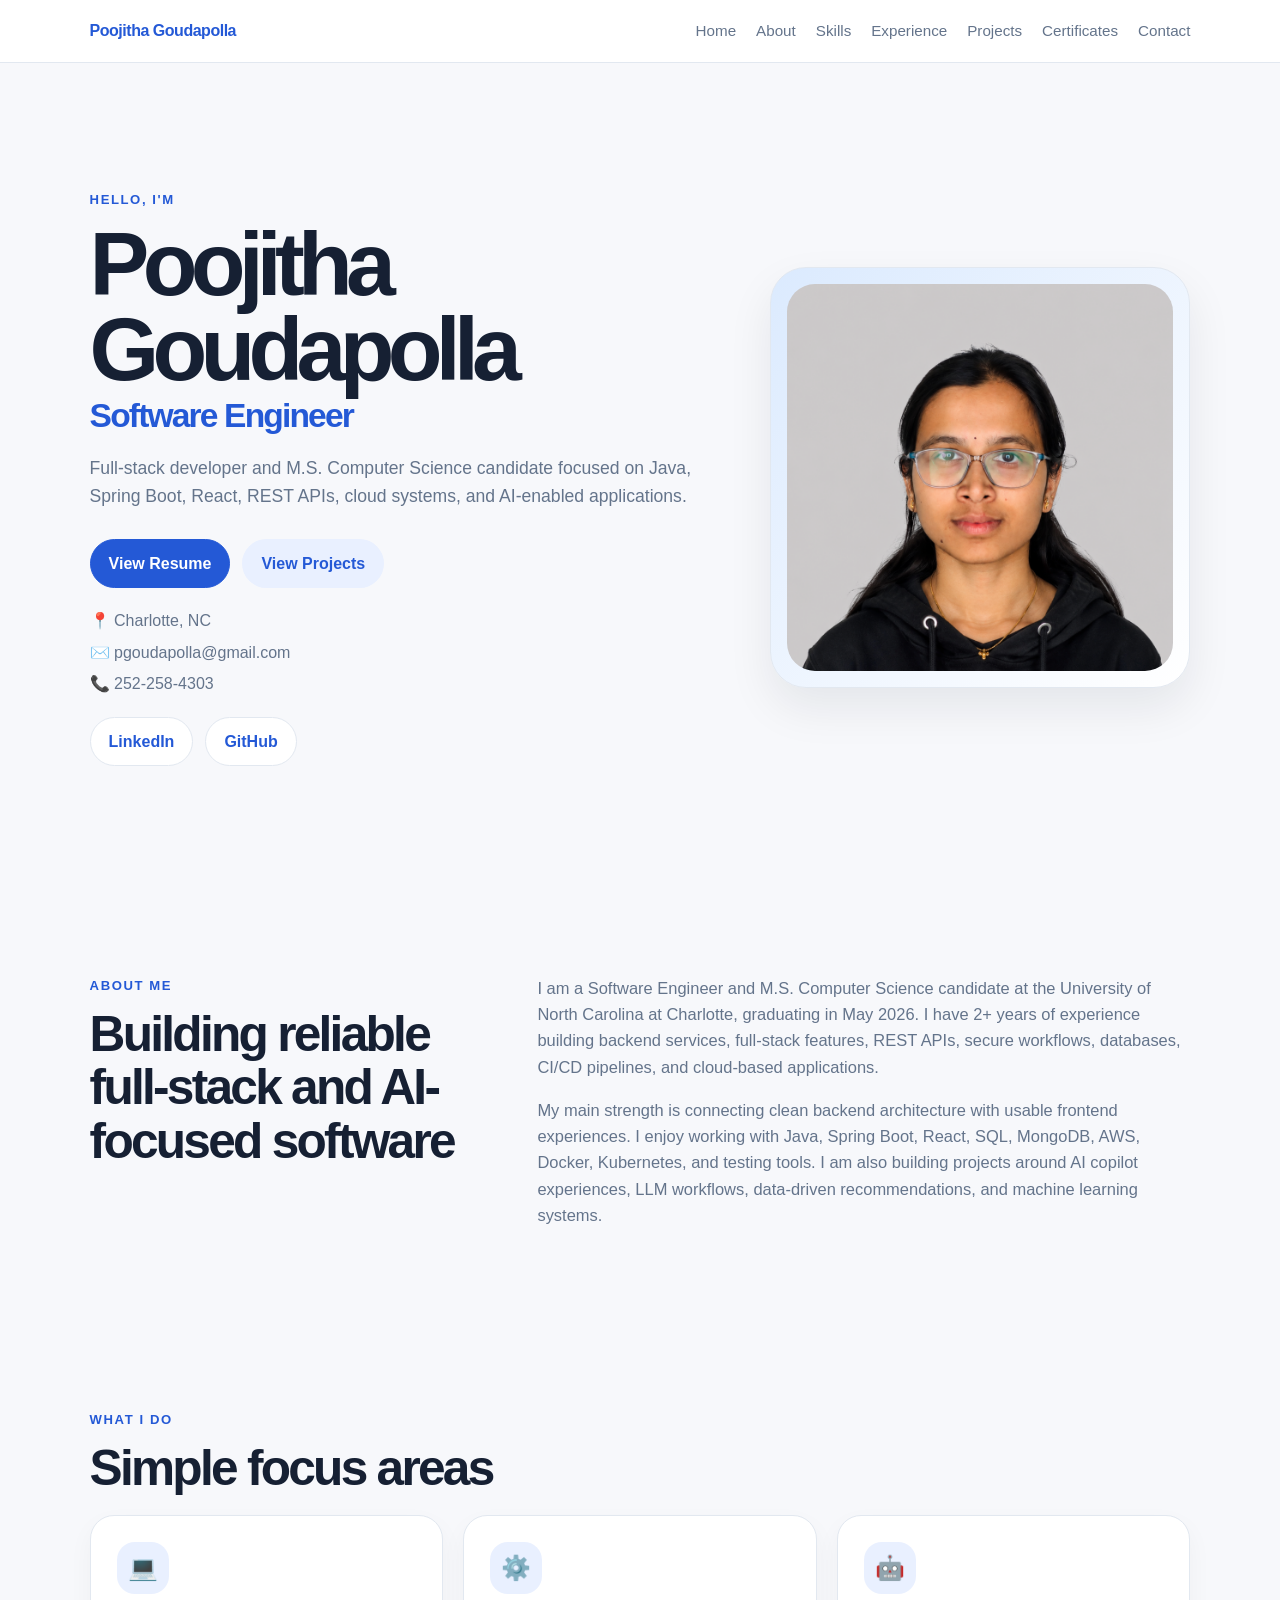
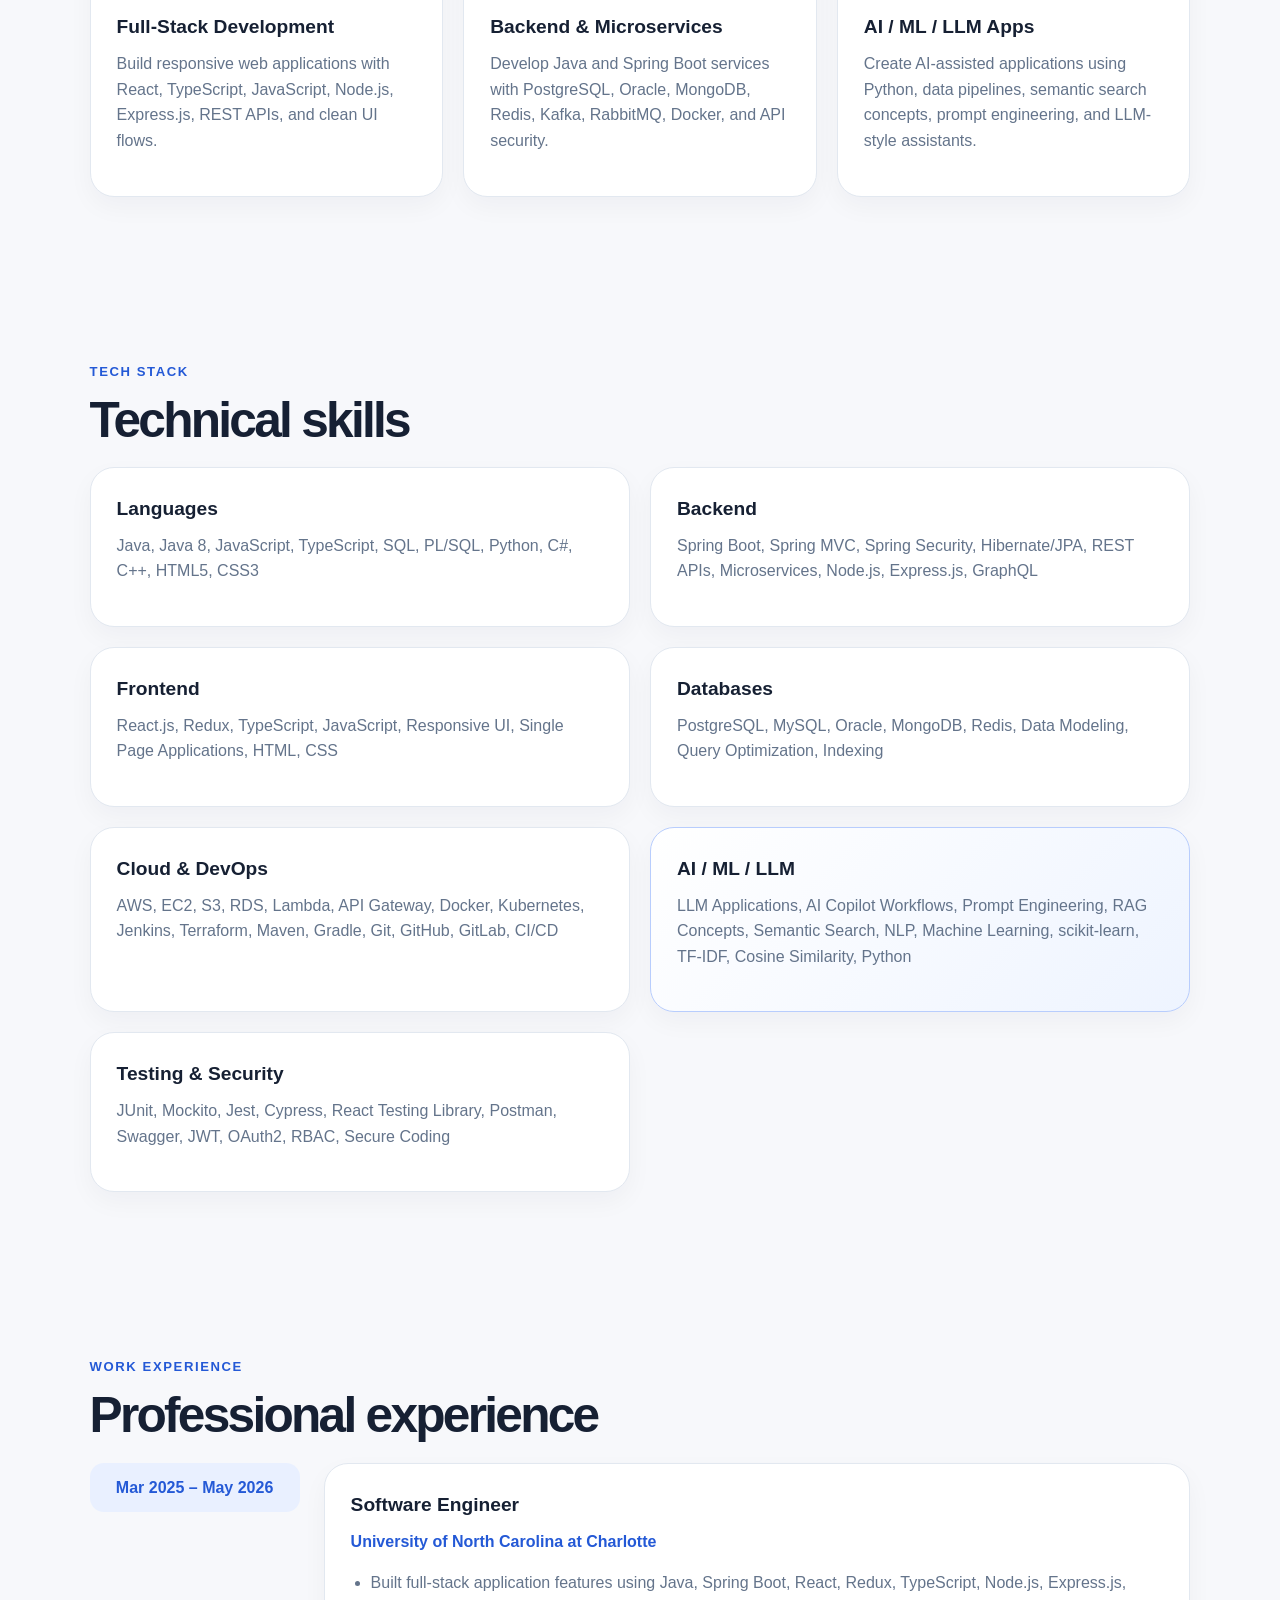
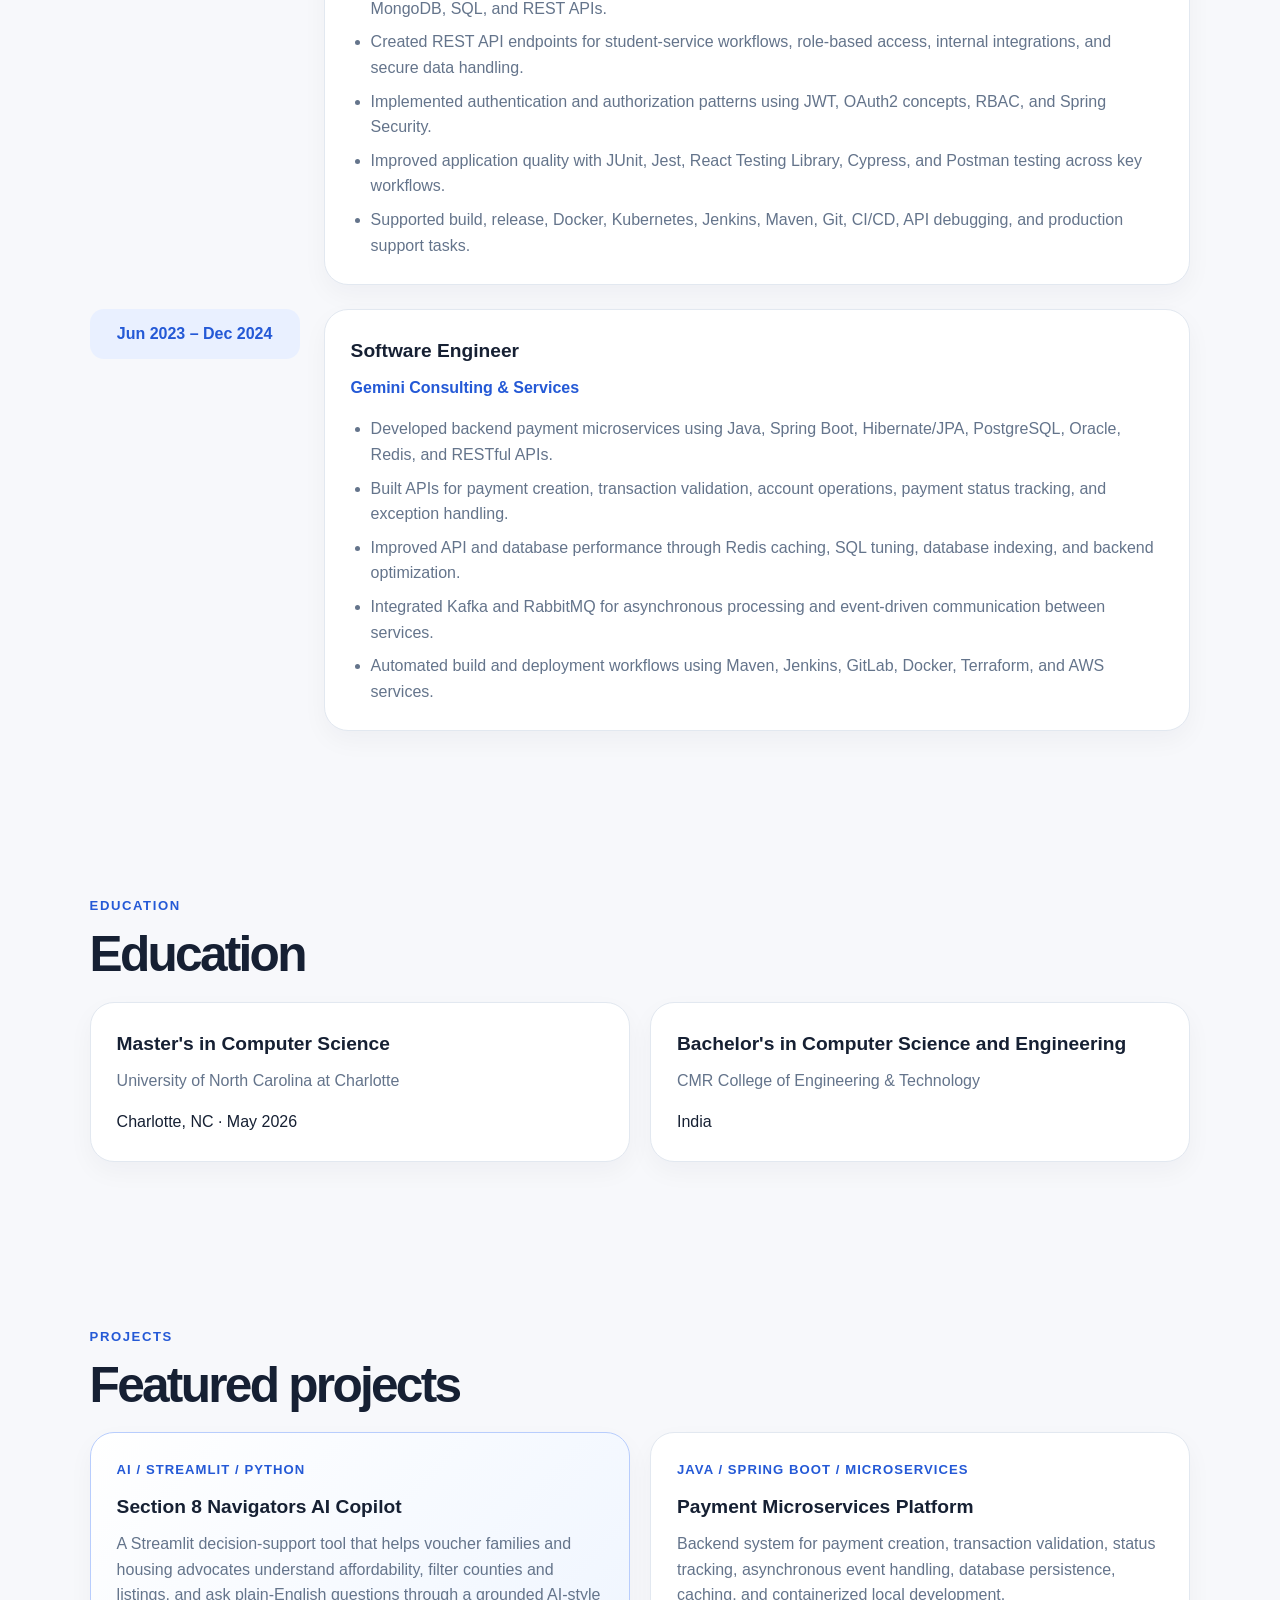
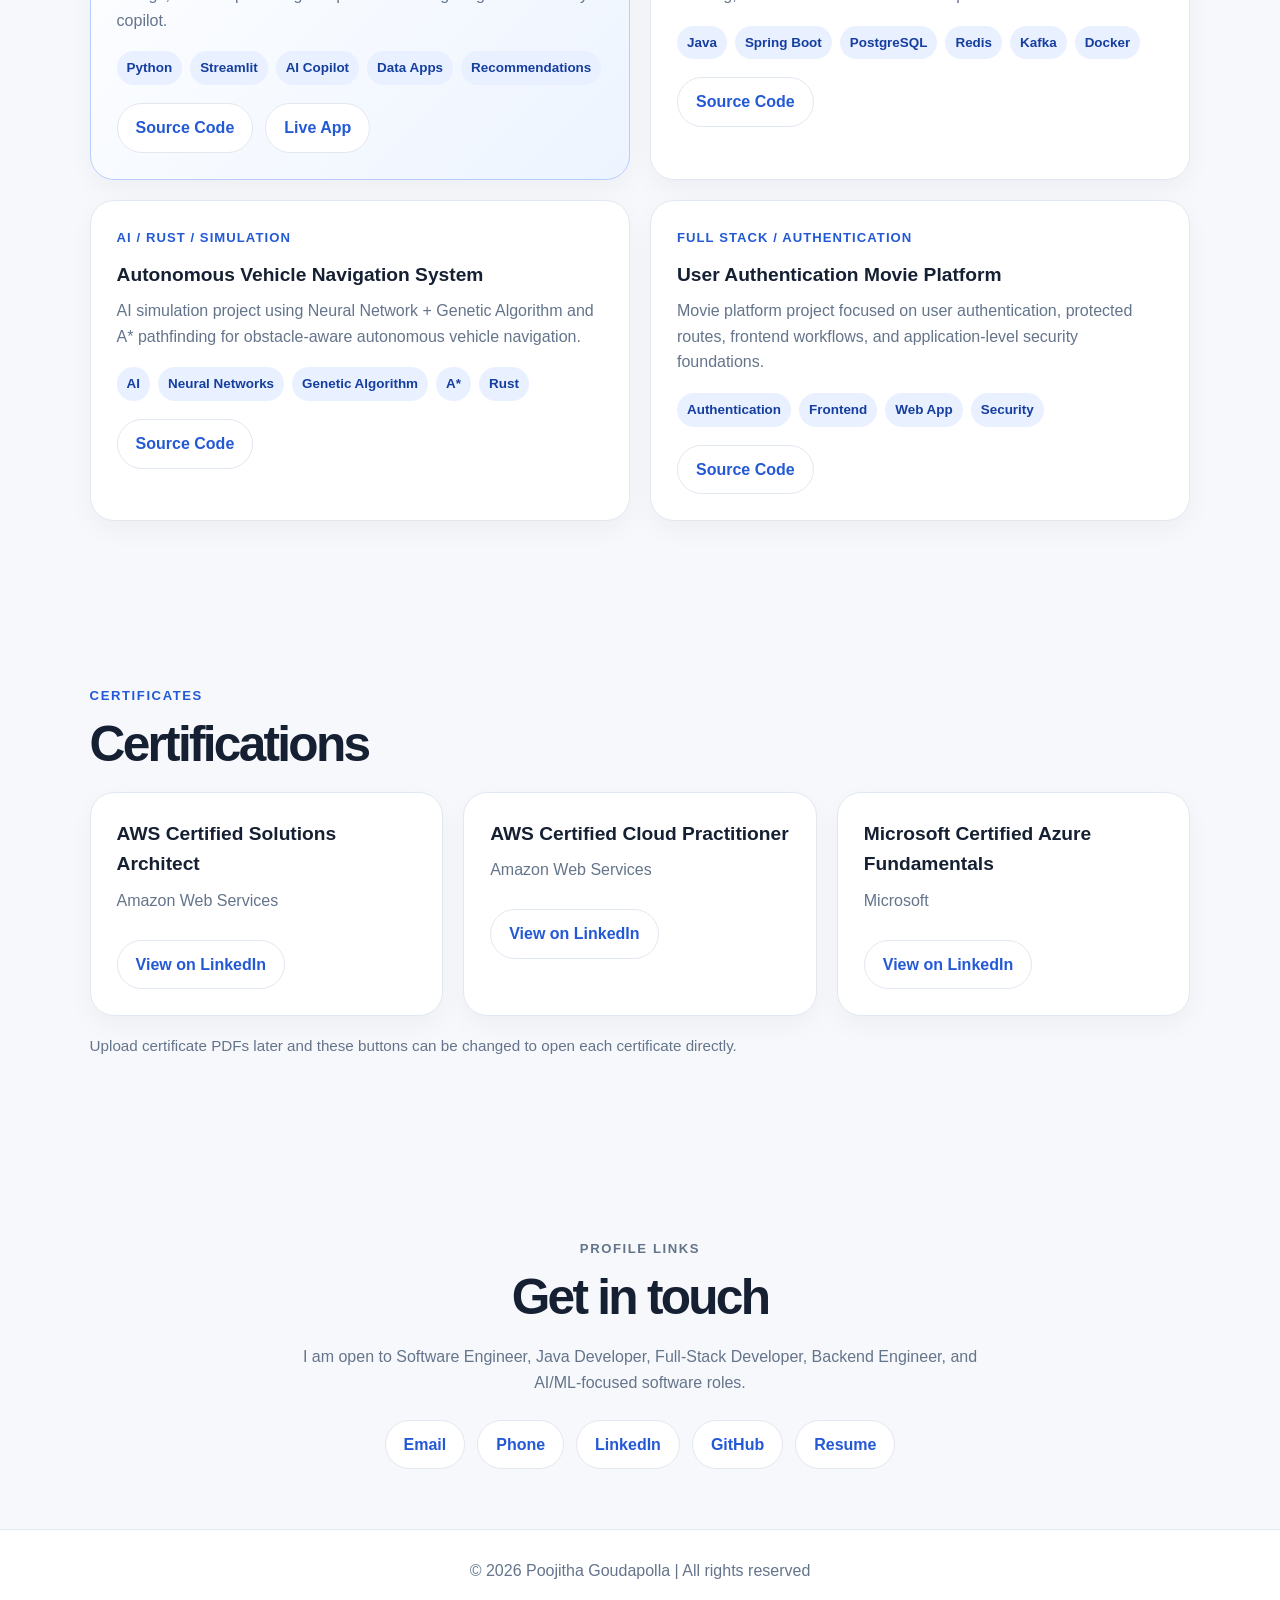
==== index.html @ b3109b4f "Add simple portfolio" ====
<!DOCTYPE html>
<html lang="en">
<head>
  <meta charset="UTF-8" />
  <meta name="viewport" content="width=device-width, initial-scale=1.0" />
  <meta name="description" content="Portfolio of Poojitha Goudapolla, Software Engineer, Full-Stack Java Developer, and AI/LLM enthusiast based in Charlotte, NC." />
  <title>Poojitha Goudapolla | Software Engineer</title>
  <link rel="stylesheet" href="style.css" />
</head>
<body>
  <header class="site-header">
    <a class="brand" href="#home">Poojitha Goudapolla</a>
    <button class="menu-toggle" aria-label="Open navigation" aria-expanded="false">☰</button>
    <nav class="nav-links">
      <a href="#home">Home</a>
      <a href="#about">About</a>
      <a href="#skills">Skills</a>
      <a href="#experience">Experience</a>
      <a href="#projects">Projects</a>
      <a href="#certificates">Certificates</a>
      <a href="#contact">Contact</a>
    </nav>
  </header>

  <main>
    <section id="home" class="hero section">
      <div class="hero-text">
        <p class="eyebrow">Hello, I'm</p>
        <h1>Poojitha Goudapolla</h1>
        <h2>Software Engineer</h2>
        <p class="hero-summary">
          Full-stack developer and M.S. Computer Science candidate focused on Java, Spring Boot, React, REST APIs, cloud systems, and AI-enabled applications.
        </p>
        <div class="hero-actions">
          <a class="btn primary" href="assets/Poojitha_Goudapolla_Resume.pdf" target="_blank" rel="noopener">View Resume</a>
          <a class="btn secondary" href="#projects">View Projects</a>
        </div>
        <div class="quick-info">
          <span>📍 Charlotte, NC</span>
          <a href="mailto:pgoudapolla@gmail.com">✉️ pgoudapolla@gmail.com</a>
          <a href="tel:+12522584303">📞 252-258-4303</a>
        </div>
        <div class="social-links">
          <a href="http://linkedin.com/in/poojitha-goudappolla" target="_blank" rel="noopener">LinkedIn</a>
          <a href="https://github.com/Poojitha-g15" target="_blank" rel="noopener">GitHub</a>
        </div>
      </div>
      <div class="hero-image-card">
        <img src="assets/profile.png" alt="Poojitha Goudapolla profile photo" />
      </div>
    </section>

    <section id="about" class="section two-column">
      <div>
        <p class="eyebrow">About Me</p>
        <h2>Building reliable full-stack and AI-focused software</h2>
      </div>
      <div class="section-copy">
        <p>
          I am a Software Engineer and M.S. Computer Science candidate at the University of North Carolina at Charlotte, graduating in May 2026. I have 2+ years of experience building backend services, full-stack features, REST APIs, secure workflows, databases, CI/CD pipelines, and cloud-based applications.
        </p>
        <p>
          My main strength is connecting clean backend architecture with usable frontend experiences. I enjoy working with Java, Spring Boot, React, SQL, MongoDB, AWS, Docker, Kubernetes, and testing tools. I am also building projects around AI copilot experiences, LLM workflows, data-driven recommendations, and machine learning systems.
        </p>
      </div>
    </section>

    <section class="section">
      <p class="eyebrow">What I Do</p>
      <h2>Simple focus areas</h2>
      <div class="cards three-cards">
        <article class="card">
          <div class="icon">💻</div>
          <h3>Full-Stack Development</h3>
          <p>Build responsive web applications with React, TypeScript, JavaScript, Node.js, Express.js, REST APIs, and clean UI flows.</p>
        </article>
        <article class="card">
          <div class="icon">⚙️</div>
          <h3>Backend & Microservices</h3>
          <p>Develop Java and Spring Boot services with PostgreSQL, Oracle, MongoDB, Redis, Kafka, RabbitMQ, Docker, and API security.</p>
        </article>
        <article class="card">
          <div class="icon">🤖</div>
          <h3>AI / ML / LLM Apps</h3>
          <p>Create AI-assisted applications using Python, data pipelines, semantic search concepts, prompt engineering, and LLM-style assistants.</p>
        </article>
      </div>
    </section>

    <section id="skills" class="section">
      <p class="eyebrow">Tech Stack</p>
      <h2>Technical skills</h2>
      <div class="skill-grid">
        <div class="skill-card">
          <h3>Languages</h3>
          <p>Java, Java 8, JavaScript, TypeScript, SQL, PL/SQL, Python, C#, C++, HTML5, CSS3</p>
        </div>
        <div class="skill-card">
          <h3>Backend</h3>
          <p>Spring Boot, Spring MVC, Spring Security, Hibernate/JPA, REST APIs, Microservices, Node.js, Express.js, GraphQL</p>
        </div>
        <div class="skill-card">
          <h3>Frontend</h3>
          <p>React.js, Redux, TypeScript, JavaScript, Responsive UI, Single Page Applications, HTML, CSS</p>
        </div>
        <div class="skill-card">
          <h3>Databases</h3>
          <p>PostgreSQL, MySQL, Oracle, MongoDB, Redis, Data Modeling, Query Optimization, Indexing</p>
        </div>
        <div class="skill-card">
          <h3>Cloud & DevOps</h3>
          <p>AWS, EC2, S3, RDS, Lambda, API Gateway, Docker, Kubernetes, Jenkins, Terraform, Maven, Gradle, Git, GitHub, GitLab, CI/CD</p>
        </div>
        <div class="skill-card highlight">
          <h3>AI / ML / LLM</h3>
          <p>LLM Applications, AI Copilot Workflows, Prompt Engineering, RAG Concepts, Semantic Search, NLP, Machine Learning, scikit-learn, TF-IDF, Cosine Similarity, Python</p>
        </div>
        <div class="skill-card">
          <h3>Testing & Security</h3>
          <p>JUnit, Mockito, Jest, Cypress, React Testing Library, Postman, Swagger, JWT, OAuth2, RBAC, Secure Coding</p>
        </div>
      </div>
    </section>

    <section id="experience" class="section">
      <p class="eyebrow">Work Experience</p>
      <h2>Professional experience</h2>
      <div class="timeline">
        <article class="timeline-item">
          <div class="timeline-date">Mar 2025 – May 2026</div>
          <div class="timeline-content">
            <h3>Software Engineer</h3>
            <h4>University of North Carolina at Charlotte</h4>
            <ul>
              <li>Built full-stack application features using Java, Spring Boot, React, Redux, TypeScript, Node.js, Express.js, MongoDB, SQL, and REST APIs.</li>
              <li>Created REST API endpoints for student-service workflows, role-based access, internal integrations, and secure data handling.</li>
              <li>Implemented authentication and authorization patterns using JWT, OAuth2 concepts, RBAC, and Spring Security.</li>
              <li>Improved application quality with JUnit, Jest, React Testing Library, Cypress, and Postman testing across key workflows.</li>
              <li>Supported build, release, Docker, Kubernetes, Jenkins, Maven, Git, CI/CD, API debugging, and production support tasks.</li>
            </ul>
          </div>
        </article>
        <article class="timeline-item">
          <div class="timeline-date">Jun 2023 – Dec 2024</div>
          <div class="timeline-content">
            <h3>Software Engineer</h3>
            <h4>Gemini Consulting & Services</h4>
            <ul>
              <li>Developed backend payment microservices using Java, Spring Boot, Hibernate/JPA, PostgreSQL, Oracle, Redis, and RESTful APIs.</li>
              <li>Built APIs for payment creation, transaction validation, account operations, payment status tracking, and exception handling.</li>
              <li>Improved API and database performance through Redis caching, SQL tuning, database indexing, and backend optimization.</li>
              <li>Integrated Kafka and RabbitMQ for asynchronous processing and event-driven communication between services.</li>
              <li>Automated build and deployment workflows using Maven, Jenkins, GitLab, Docker, Terraform, and AWS services.</li>
            </ul>
          </div>
        </article>
      </div>
    </section>

    <section id="education" class="section">
      <p class="eyebrow">Education</p>
      <h2>Education</h2>
      <div class="cards two-cards">
        <article class="card">
          <h3>Master's in Computer Science</h3>
          <p>University of North Carolina at Charlotte</p>
          <span>Charlotte, NC · May 2026</span>
        </article>
        <article class="card">
          <h3>Bachelor's in Computer Science and Engineering</h3>
          <p>CMR College of Engineering & Technology</p>
          <span>India</span>
        </article>
      </div>
    </section>

    <section id="projects" class="section">
      <p class="eyebrow">Projects</p>
      <h2>Featured projects</h2>
      <div class="project-grid">
        <article class="project-card featured">
          <div class="project-topline">AI / Streamlit / Python</div>
          <h3>Section 8 Navigators AI Copilot</h3>
          <p>A Streamlit decision-support tool that helps voucher families and housing advocates understand affordability, filter counties and listings, and ask plain-English questions through a grounded AI-style copilot.</p>
          <div class="tags">
            <span>Python</span><span>Streamlit</span><span>AI Copilot</span><span>Data Apps</span><span>Recommendations</span>
          </div>
          <div class="project-links">
            <a href="https://github.com/Poojitha-g15/section-8-navigators-team-12" target="_blank" rel="noopener">Source Code</a>
            <a href="https://section-8-navigators-team-12.streamlit.app/" target="_blank" rel="noopener">Live App</a>
          </div>
        </article>
        <article class="project-card">
          <div class="project-topline">Java / Spring Boot / Microservices</div>
          <h3>Payment Microservices Platform</h3>
          <p>Backend system for payment creation, transaction validation, status tracking, asynchronous event handling, database persistence, caching, and containerized local development.</p>
          <div class="tags">
            <span>Java</span><span>Spring Boot</span><span>PostgreSQL</span><span>Redis</span><span>Kafka</span><span>Docker</span>
          </div>
          <div class="project-links">
            <a href="https://github.com/Poojitha-g15/payment-microservice-platform" target="_blank" rel="noopener">Source Code</a>
          </div>
        </article>
        <article class="project-card">
          <div class="project-topline">AI / Rust / Simulation</div>
          <h3>Autonomous Vehicle Navigation System</h3>
          <p>AI simulation project using Neural Network + Genetic Algorithm and A* pathfinding for obstacle-aware autonomous vehicle navigation.</p>
          <div class="tags">
            <span>AI</span><span>Neural Networks</span><span>Genetic Algorithm</span><span>A*</span><span>Rust</span>
          </div>
          <div class="project-links">
            <a href="https://github.com/Poojitha-g15/ITCS6150FinalProject" target="_blank" rel="noopener">Source Code</a>
          </div>
        </article>
        <article class="project-card">
          <div class="project-topline">Full Stack / Authentication</div>
          <h3>User Authentication Movie Platform</h3>
          <p>Movie platform project focused on user authentication, protected routes, frontend workflows, and application-level security foundations.</p>
          <div class="tags">
            <span>Authentication</span><span>Frontend</span><span>Web App</span><span>Security</span></div>
          <div class="project-links">
            <a href="https://github.com/Poojitha-g15/User-Authentication-Movie-Platform" target="_blank" rel="noopener">Source Code</a>
          </div>
        </article>
      </div>
    </section>

    <section id="certificates" class="section">
      <p class="eyebrow">Certificates</p>
      <h2>Certifications</h2>
      <div class="cards three-cards">
        <article class="card certificate-card">
          <h3>AWS Certified Solutions Architect</h3>
          <p>Amazon Web Services</p>
          <a href="http://linkedin.com/in/poojitha-goudappolla" target="_blank" rel="noopener">View on LinkedIn</a>
        </article>
        <article class="card certificate-card">
          <h3>AWS Certified Cloud Practitioner</h3>
          <p>Amazon Web Services</p>
          <a href="http://linkedin.com/in/poojitha-goudappolla" target="_blank" rel="noopener">View on LinkedIn</a>
        </article>
        <article class="card certificate-card">
          <h3>Microsoft Certified Azure Fundamentals</h3>
          <p>Microsoft</p>
          <a href="http://linkedin.com/in/poojitha-goudappolla" target="_blank" rel="noopener">View on LinkedIn</a>
        </article>
      </div>
      <p class="note">Upload certificate PDFs later and these buttons can be changed to open each certificate directly.</p>
    </section>

    <section id="contact" class="section contact-section">
      <p class="eyebrow">Profile Links</p>
      <h2>Get in touch</h2>
      <p>I am open to Software Engineer, Java Developer, Full-Stack Developer, Backend Engineer, and AI/ML-focused software roles.</p>
      <div class="contact-links">
        <a href="mailto:pgoudapolla@gmail.com">Email</a>
        <a href="tel:+12522584303">Phone</a>
        <a href="http://linkedin.com/in/poojitha-goudappolla" target="_blank" rel="noopener">LinkedIn</a>
        <a href="https://github.com/Poojitha-g15" target="_blank" rel="noopener">GitHub</a>
        <a href="assets/Poojitha_Goudapolla_Resume.pdf" target="_blank" rel="noopener">Resume</a>
      </div>
    </section>
  </main>

  <footer>
    <p>© 2026 Poojitha Goudapolla | All rights reserved</p>
  </footer>

  <script src="script.js"></script>
</body>
</html>
---- style.css ----
:root {
  --bg: #f7f8fb;
  --surface: #ffffff;
  --ink: #162033;
  --muted: #64748b;
  --line: #e2e8f0;
  --primary: #2459d6;
  --primary-dark: #153e9f;
  --accent: #e9f0ff;
  --shadow: 0 20px 45px rgba(15, 23, 42, 0.08);
}

* {
  box-sizing: border-box;
}

html {
  scroll-behavior: smooth;
}

body {
  margin: 0;
  font-family: Arial, Helvetica, sans-serif;
  color: var(--ink);
  background: var(--bg);
  line-height: 1.6;
}

img {
  max-width: 100%;
  display: block;
}

a {
  color: inherit;
  text-decoration: none;
}

.site-header {
  position: sticky;
  top: 0;
  z-index: 100;
  display: flex;
  align-items: center;
  justify-content: space-between;
  gap: 20px;
  padding: 18px 7%;
  background: rgba(255, 255, 255, 0.92);
  border-bottom: 1px solid var(--line);
  backdrop-filter: blur(14px);
}

.brand {
  font-weight: 800;
  letter-spacing: -0.03em;
  color: var(--primary);
}

.nav-links {
  display: flex;
  align-items: center;
  gap: 20px;
  font-size: 0.95rem;
  color: var(--muted);
}

.nav-links a:hover {
  color: var(--primary);
}

.menu-toggle {
  display: none;
  border: 0;
  background: var(--accent);
  color: var(--primary);
  padding: 8px 12px;
  border-radius: 10px;
  font-size: 1.3rem;
  cursor: pointer;
}

.section {
  width: min(1120px, 86%);
  margin: 0 auto;
  padding: 82px 0;
}

.hero {
  min-height: calc(100vh - 70px);
  display: grid;
  grid-template-columns: minmax(0, 1.1fr) minmax(320px, 0.75fr);
  align-items: center;
  gap: 64px;
}

.eyebrow {
  margin: 0 0 12px;
  font-size: 0.82rem;
  font-weight: 800;
  color: var(--primary);
  letter-spacing: 0.12em;
  text-transform: uppercase;
}

h1, h2, h3, h4, p {
  margin-top: 0;
}

h1 {
  margin-bottom: 6px;
  font-size: clamp(2.8rem, 7vw, 5.8rem);
  line-height: 0.95;
  letter-spacing: -0.075em;
}

h2 {
  margin-bottom: 20px;
  font-size: clamp(2rem, 4vw, 3.1rem);
  line-height: 1.08;
  letter-spacing: -0.055em;
}

.hero h2 {
  color: var(--primary);
  font-size: clamp(1.4rem, 3vw, 2.1rem);
}

.hero-summary {
  max-width: 680px;
  color: var(--muted);
  font-size: 1.1rem;
}

.hero-actions,
.social-links,
.contact-links,
.project-links {
  display: flex;
  flex-wrap: wrap;
  gap: 12px;
  align-items: center;
}

.hero-actions {
  margin: 28px 0 20px;
}

.btn,
.social-links a,
.contact-links a,
.project-links a,
.certificate-card a {
  display: inline-flex;
  align-items: center;
  justify-content: center;
  min-height: 44px;
  padding: 11px 18px;
  border-radius: 999px;
  font-weight: 700;
  border: 1px solid var(--line);
  background: var(--surface);
  transition: transform 0.18s ease, box-shadow 0.18s ease, background 0.18s ease;
}

.btn:hover,
.social-links a:hover,
.contact-links a:hover,
.project-links a:hover,
.certificate-card a:hover {
  transform: translateY(-2px);
  box-shadow: var(--shadow);
}

.btn.primary {
  background: var(--primary);
  color: white;
  border-color: var(--primary);
}

.btn.secondary {
  color: var(--primary);
  background: var(--accent);
  border-color: transparent;
}

.quick-info {
  display: grid;
  gap: 6px;
  margin: 10px 0 20px;
  color: var(--muted);
}

.quick-info a:hover {
  color: var(--primary);
}

.social-links a,
.contact-links a,
.project-links a,
.certificate-card a {
  color: var(--primary);
}

.hero-image-card {
  position: relative;
  padding: 16px;
  background: linear-gradient(135deg, #dbeafe, #ffffff);
  border: 1px solid var(--line);
  border-radius: 36px;
  box-shadow: var(--shadow);
}

.hero-image-card img {
  width: 100%;
  aspect-ratio: 1 / 1;
  object-fit: cover;
  object-position: center 34%;
  border-radius: 28px;
}

.two-column {
  display: grid;
  grid-template-columns: 0.75fr 1.25fr;
  gap: 56px;
  align-items: start;
}

.section-copy {
  color: var(--muted);
  font-size: 1.03rem;
}

.cards,
.skill-grid,
.project-grid {
  display: grid;
  gap: 20px;
}

.three-cards {
  grid-template-columns: repeat(3, minmax(0, 1fr));
}

.two-cards {
  grid-template-columns: repeat(2, minmax(0, 1fr));
}

.card,
.skill-card,
.project-card,
.timeline-content {
  padding: 26px;
  background: var(--surface);
  border: 1px solid var(--line);
  border-radius: 24px;
  box-shadow: 0 10px 26px rgba(15, 23, 42, 0.04);
}

.card h3,
.skill-card h3,
.project-card h3,
.timeline-content h3 {
  margin-bottom: 8px;
  font-size: 1.2rem;
}

.card p,
.skill-card p,
.project-card p,
.timeline-content li,
.note,
.contact-section p {
  color: var(--muted);
}

.icon {
  display: grid;
  place-items: center;
  width: 52px;
  height: 52px;
  margin-bottom: 18px;
  background: var(--accent);
  border-radius: 18px;
  font-size: 1.5rem;
}

.skill-grid {
  grid-template-columns: repeat(2, minmax(0, 1fr));
}

.skill-card.highlight {
  border-color: #b8cdfd;
  background: linear-gradient(135deg, #ffffff, #eef4ff);
}

.timeline {
  display: grid;
  gap: 24px;
}

.timeline-item {
  display: grid;
  grid-template-columns: 210px minmax(0, 1fr);
  gap: 24px;
  align-items: start;
}

.timeline-date {
  position: sticky;
  top: 92px;
  padding: 12px 14px;
  color: var(--primary);
  background: var(--accent);
  border-radius: 14px;
  font-weight: 800;
  text-align: center;
}

.timeline-content h4 {
  margin-bottom: 16px;
  color: var(--primary);
}

.timeline-content ul {
  margin: 0;
  padding-left: 20px;
}

.timeline-content li + li {
  margin-top: 8px;
}

.project-grid {
  grid-template-columns: repeat(2, minmax(0, 1fr));
}

.project-card.featured {
  border-color: #b8cdfd;
  background: linear-gradient(135deg, #ffffff, #edf4ff);
}

.project-topline {
  margin-bottom: 12px;
  color: var(--primary);
  font-size: 0.82rem;
  font-weight: 800;
  letter-spacing: 0.08em;
  text-transform: uppercase;
}

.tags {
  display: flex;
  flex-wrap: wrap;
  gap: 8px;
  margin: 18px 0;
}

.tags span {
  padding: 6px 10px;
  border-radius: 999px;
  color: var(--primary-dark);
  background: var(--accent);
  font-size: 0.84rem;
  font-weight: 700;
}

.certificate-card a {
  margin-top: 10px;
}

.note {
  margin-top: 18px;
  font-size: 0.95rem;
}

.contact-section {
  text-align: center;
  padding-bottom: 60px;
}

.contact-section p {
  max-width: 680px;
  margin-left: auto;
  margin-right: auto;
}

.contact-links {
  justify-content: center;
  margin-top: 24px;
}

footer {
  padding: 28px 7%;
  color: var(--muted);
  text-align: center;
  border-top: 1px solid var(--line);
  background: var(--surface);
}

@media (max-width: 900px) {
  .menu-toggle {
    display: inline-flex;
  }

  .nav-links {
    position: absolute;
    top: 66px;
    left: 7%;
    right: 7%;
    display: none;
    flex-direction: column;
    align-items: stretch;
    gap: 0;
    padding: 12px;
    background: var(--surface);
    border: 1px solid var(--line);
    border-radius: 18px;
    box-shadow: var(--shadow);
  }

  .nav-links.open {
    display: flex;
  }

  .nav-links a {
    padding: 12px;
  }

  .hero,
  .two-column,
  .timeline-item {
    grid-template-columns: 1fr;
  }

  .hero {
    padding-top: 46px;
    gap: 34px;
  }

  .hero-image-card {
    max-width: 430px;
    margin: 0 auto;
  }

  .three-cards,
  .two-cards,
  .skill-grid,
  .project-grid {
    grid-template-columns: 1fr;
  }

  .timeline-date {
    position: static;
    text-align: left;
    width: fit-content;
  }
}

@media (max-width: 540px) {
  .section {
    width: min(92%, 1120px);
    padding: 58px 0;
  }

  .site-header {
    padding: 16px 4%;
  }

  .nav-links {
    left: 4%;
    right: 4%;
  }

  .card,
  .skill-card,
  .project-card,
  .timeline-content {
    padding: 20px;
    border-radius: 20px;
  }

  .quick-info {
    font-size: 0.92rem;
  }
}
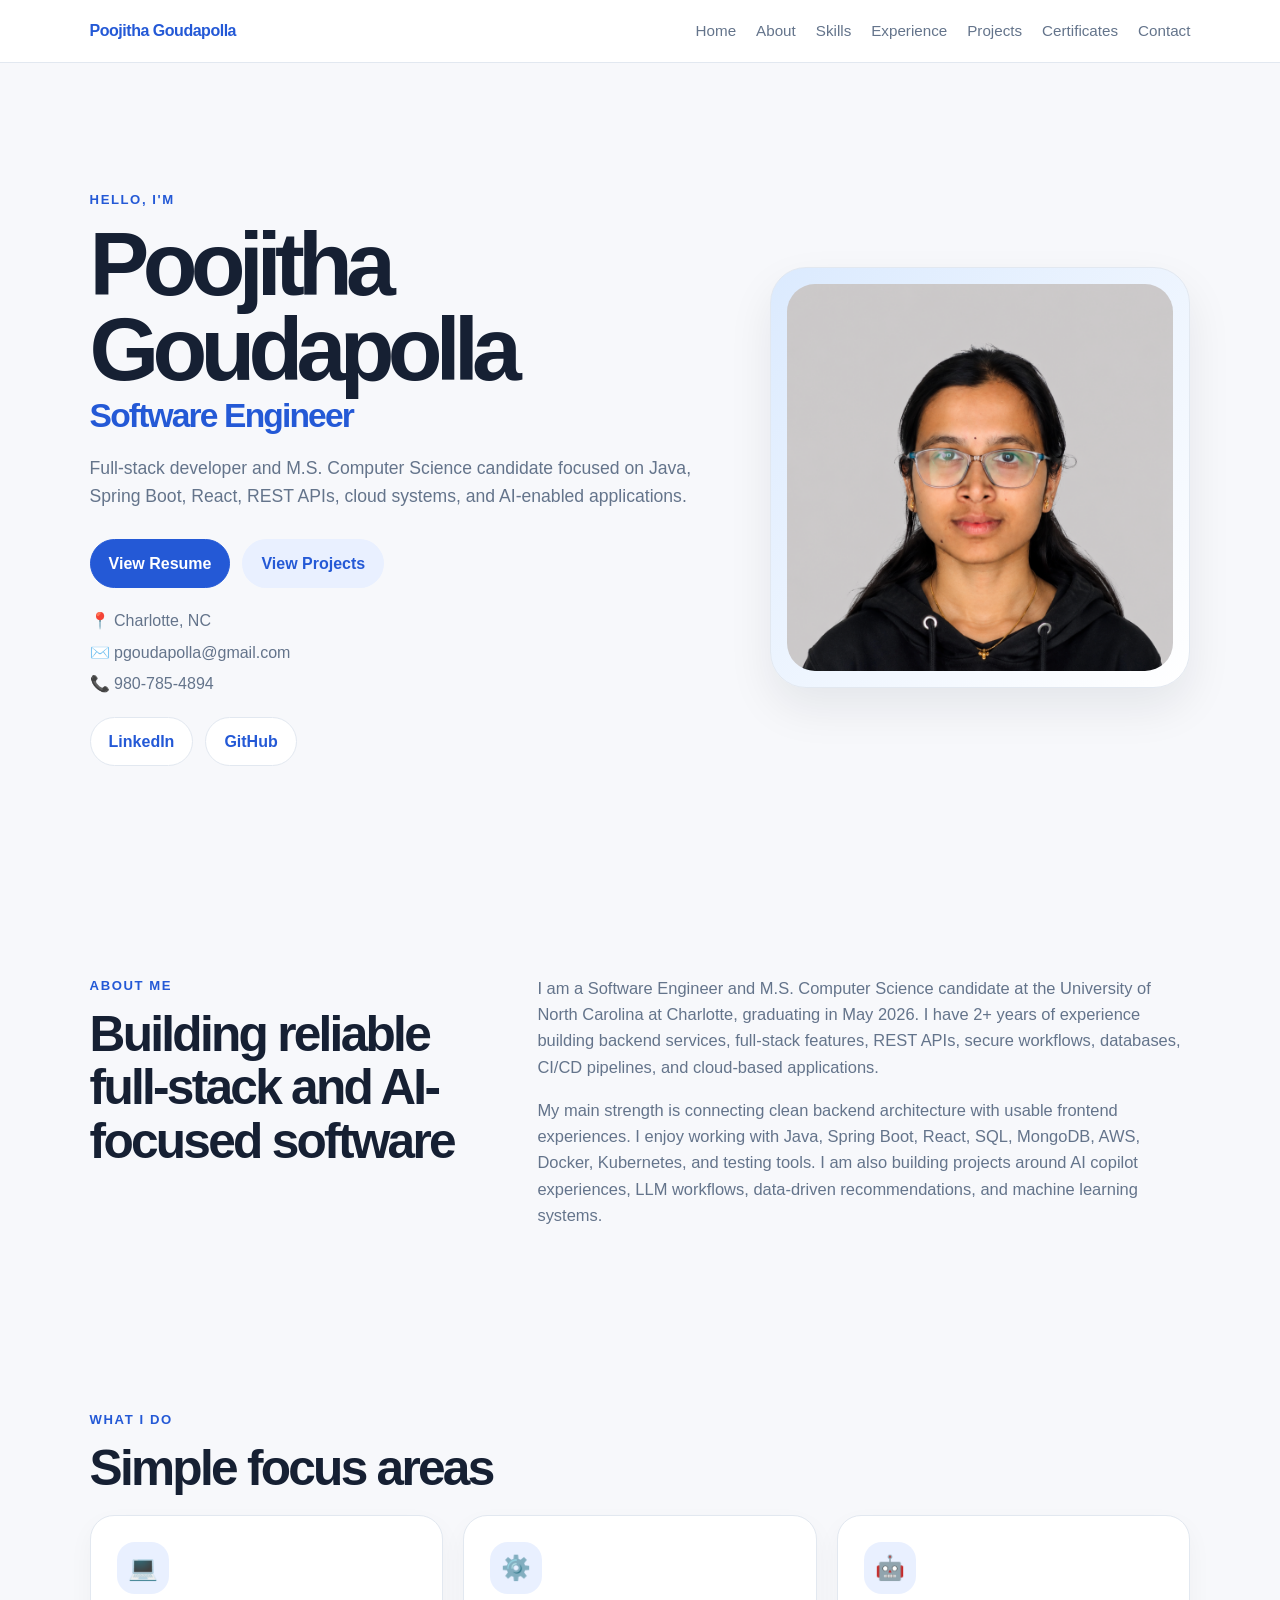
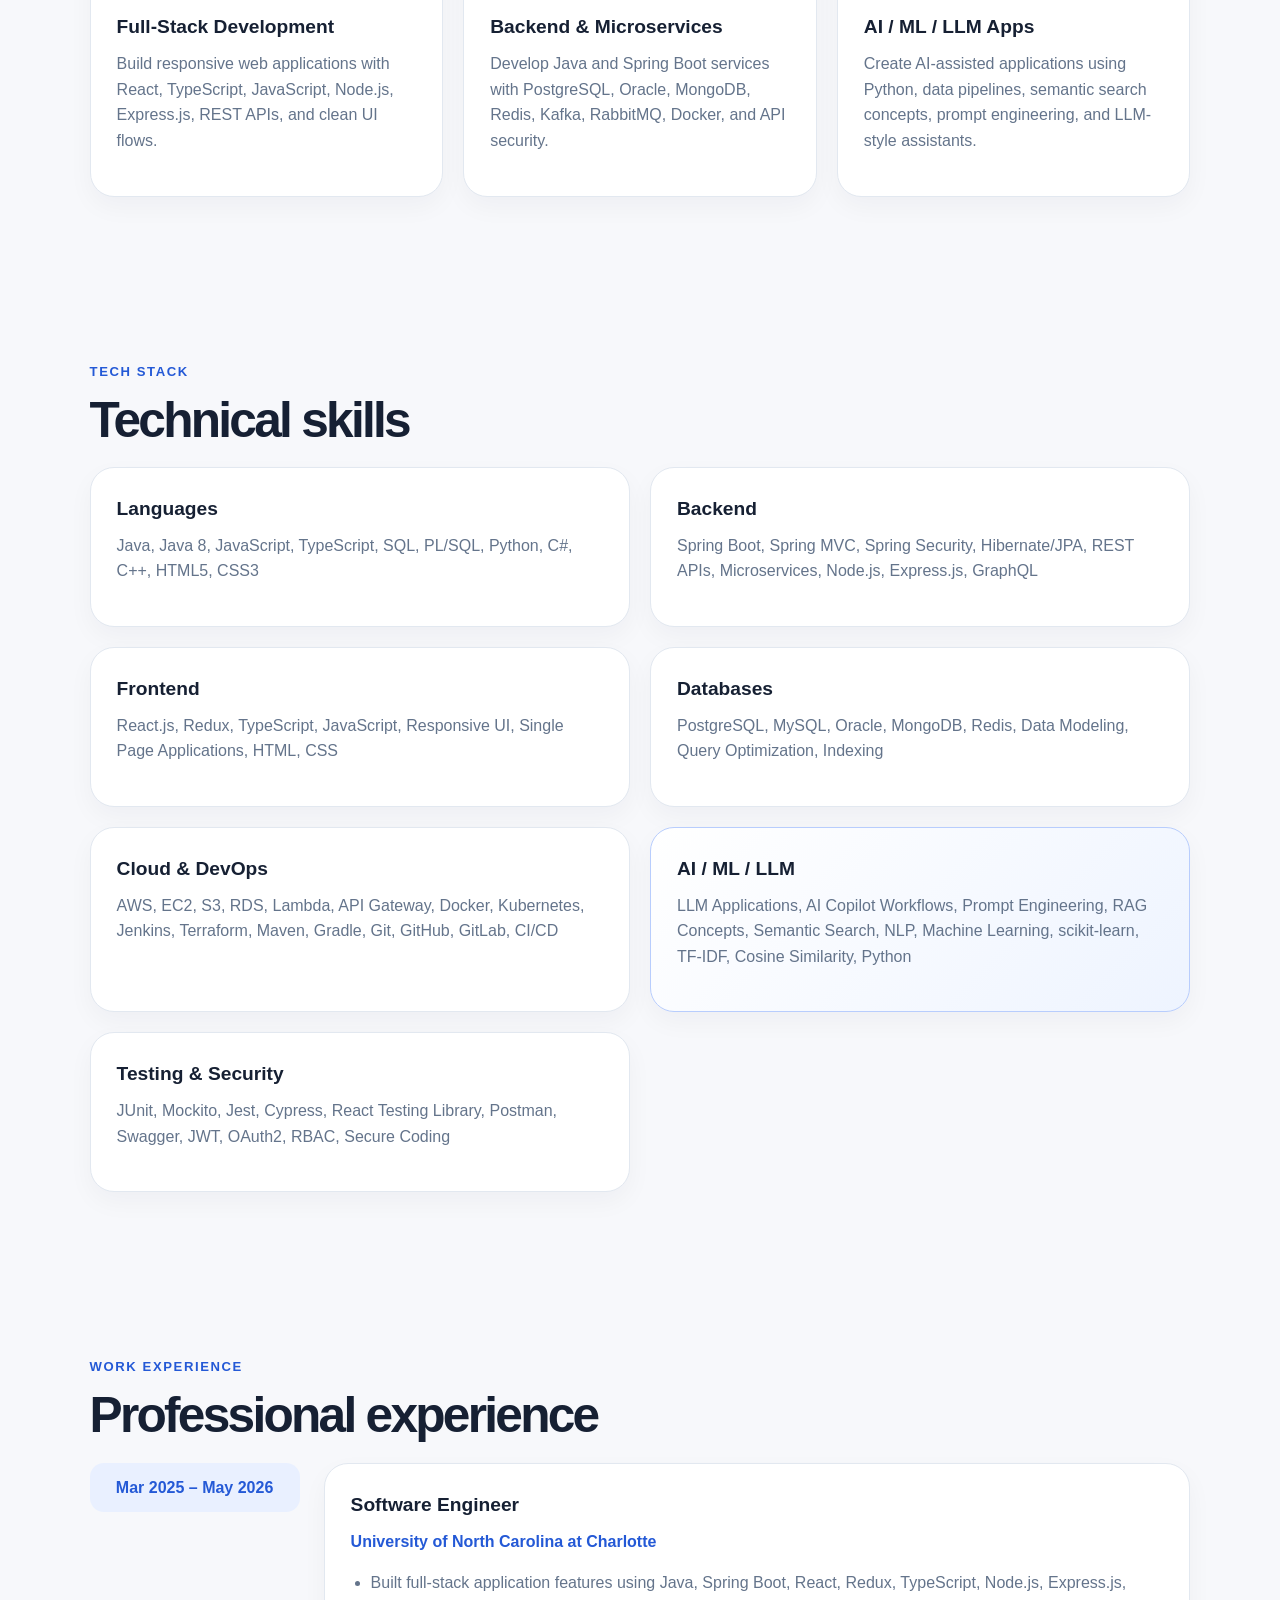
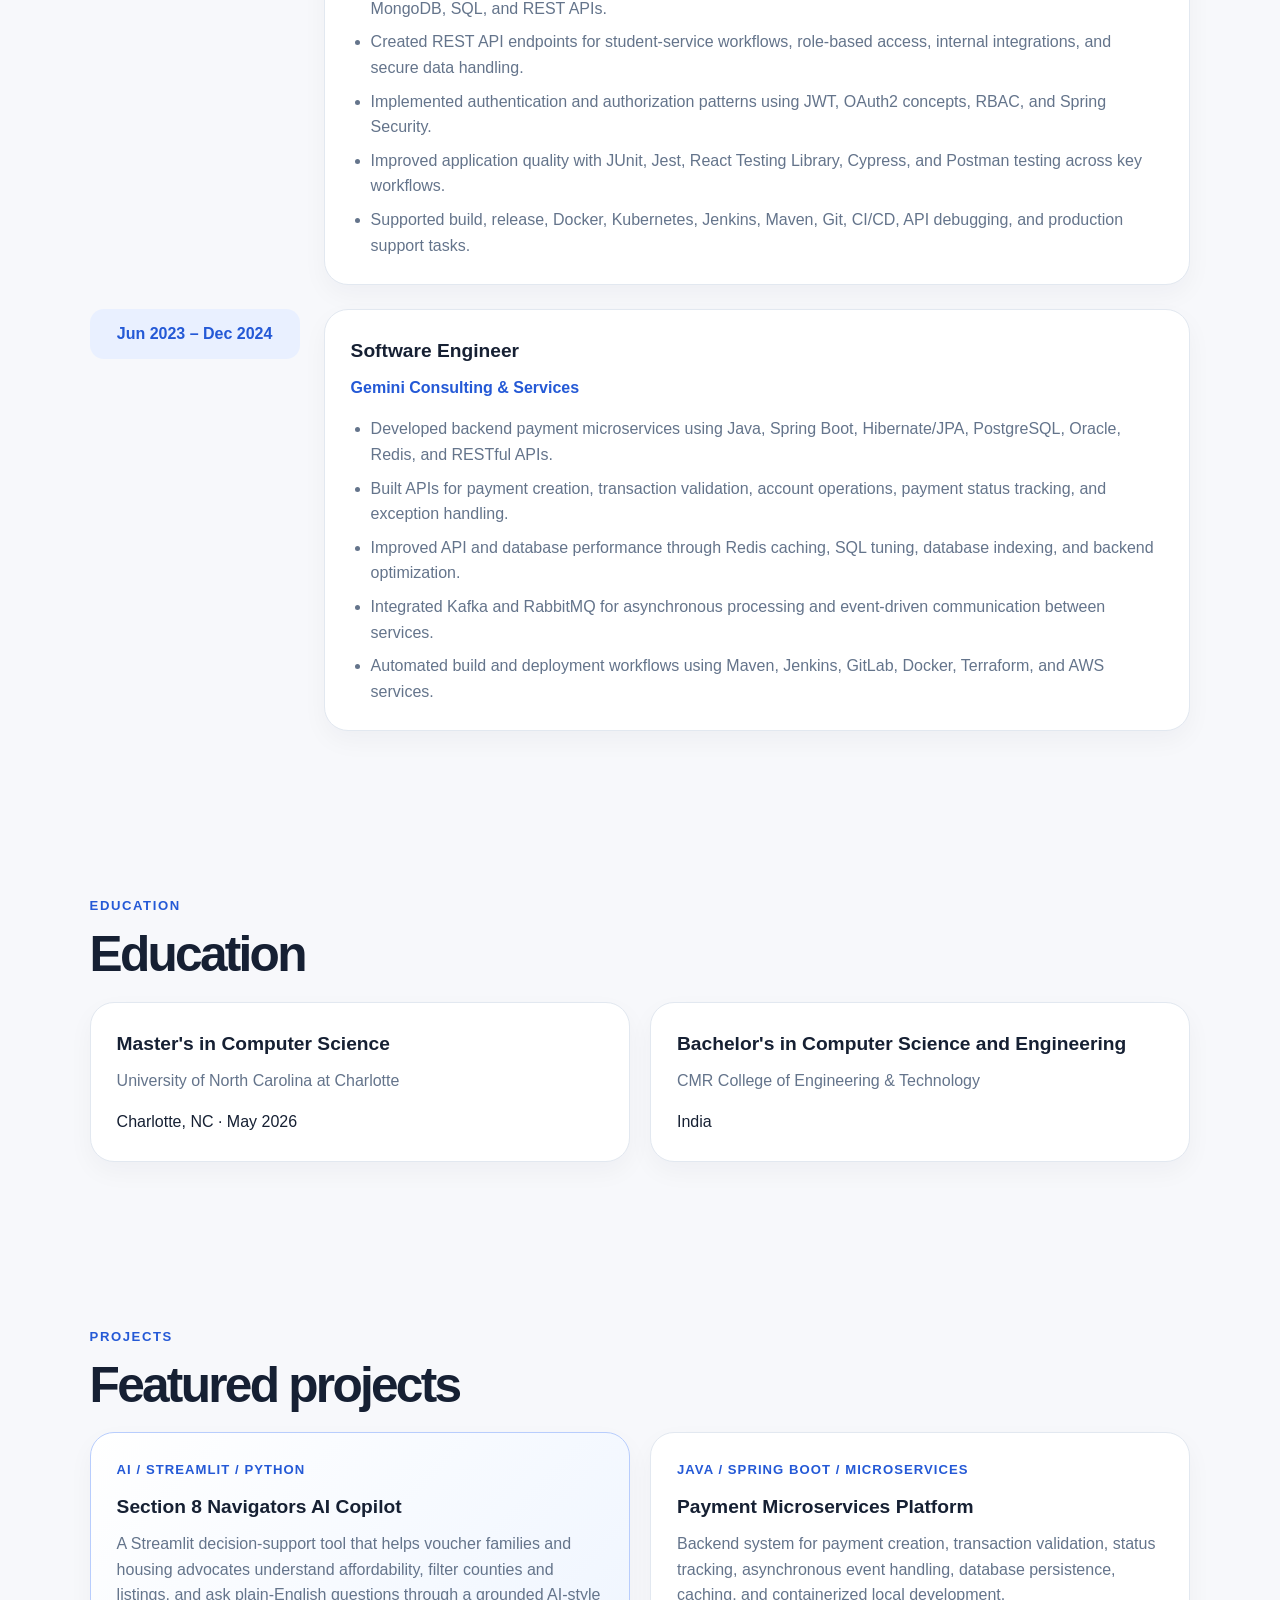
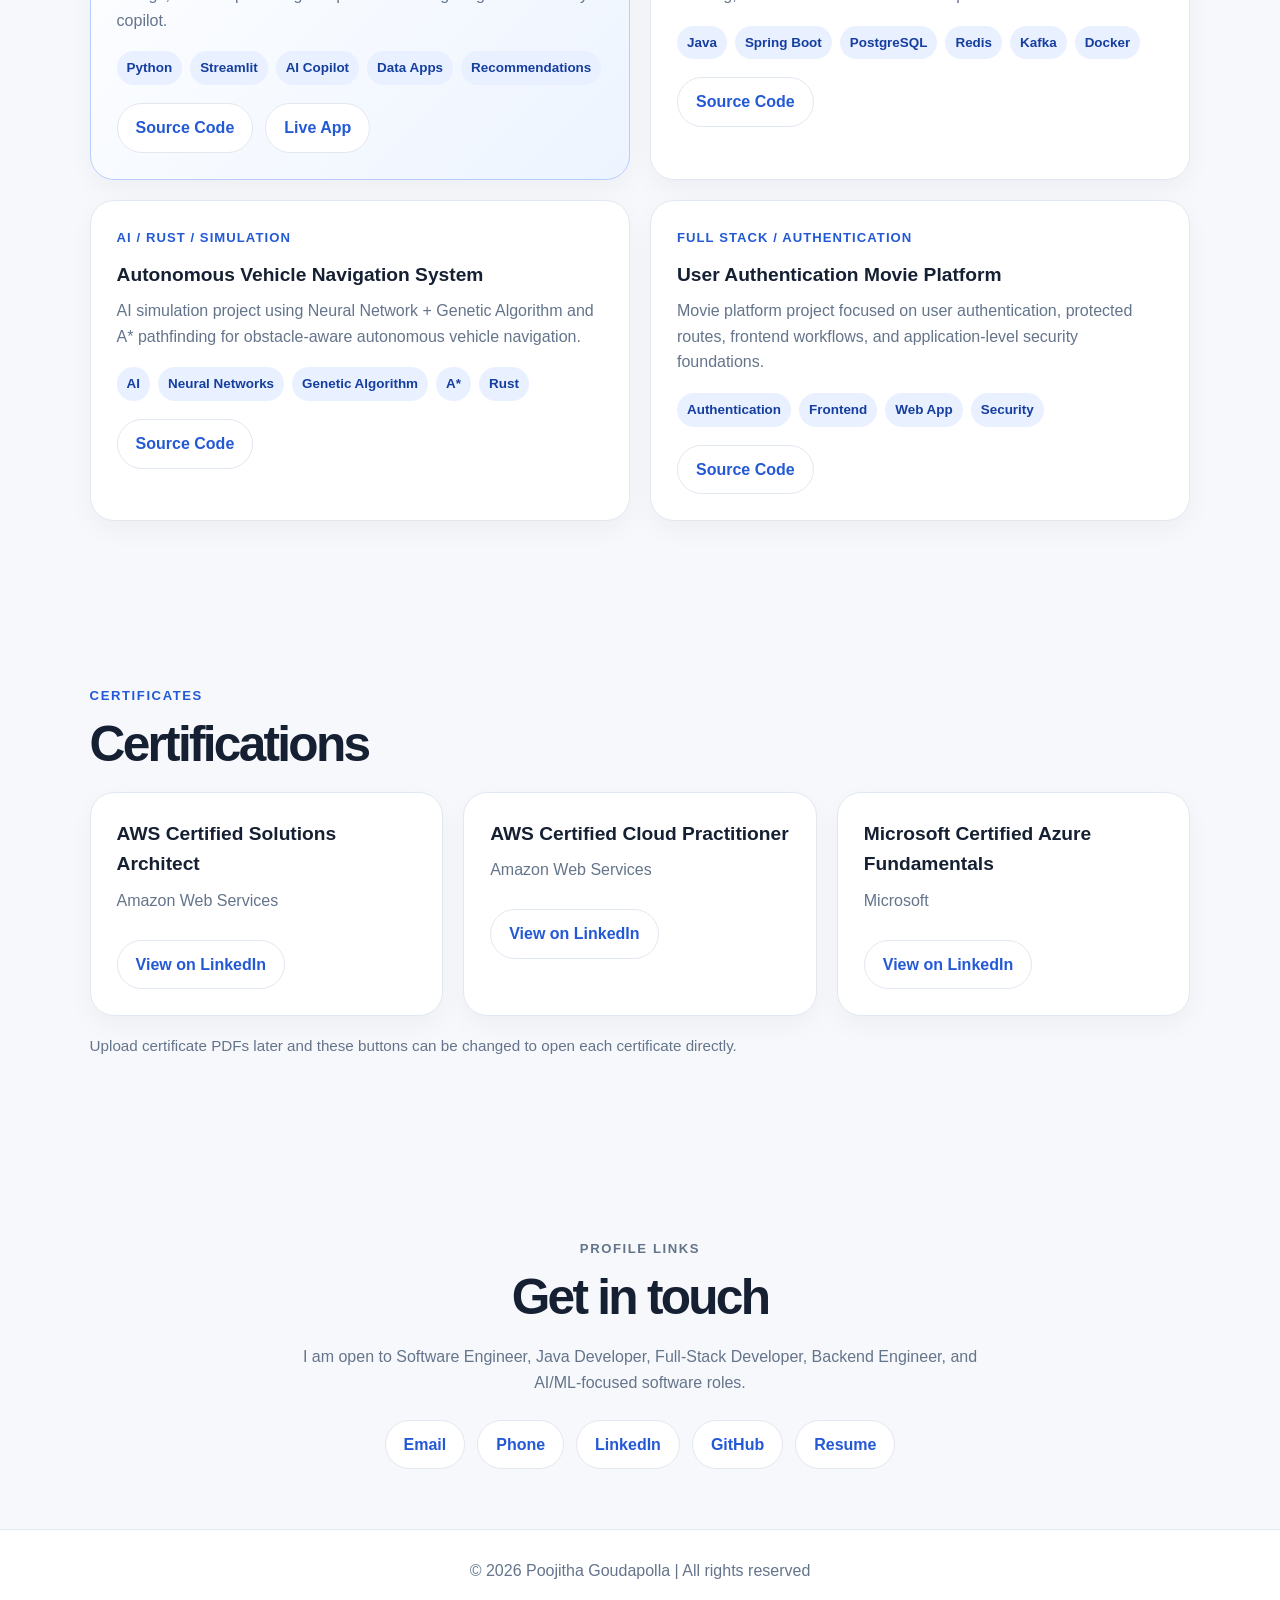
==== commit 86cf1edc: "Update phone number in contact information" ====
--- a/index.html
+++ b/index.html
@@ -38,7 +38,7 @@
         <div class="quick-info">
           <span>📍 Charlotte, NC</span>
           <a href="mailto:pgoudapolla@gmail.com">✉️ pgoudapolla@gmail.com</a>
-          <a href="tel:+12522584303">📞 252-258-4303</a>
+          <a href="tel:+12522584303">📞 980-785-4894</a>
         </div>
         <div class="social-links">
           <a href="http://linkedin.com/in/poojitha-goudappolla" target="_blank" rel="noopener">LinkedIn</a>
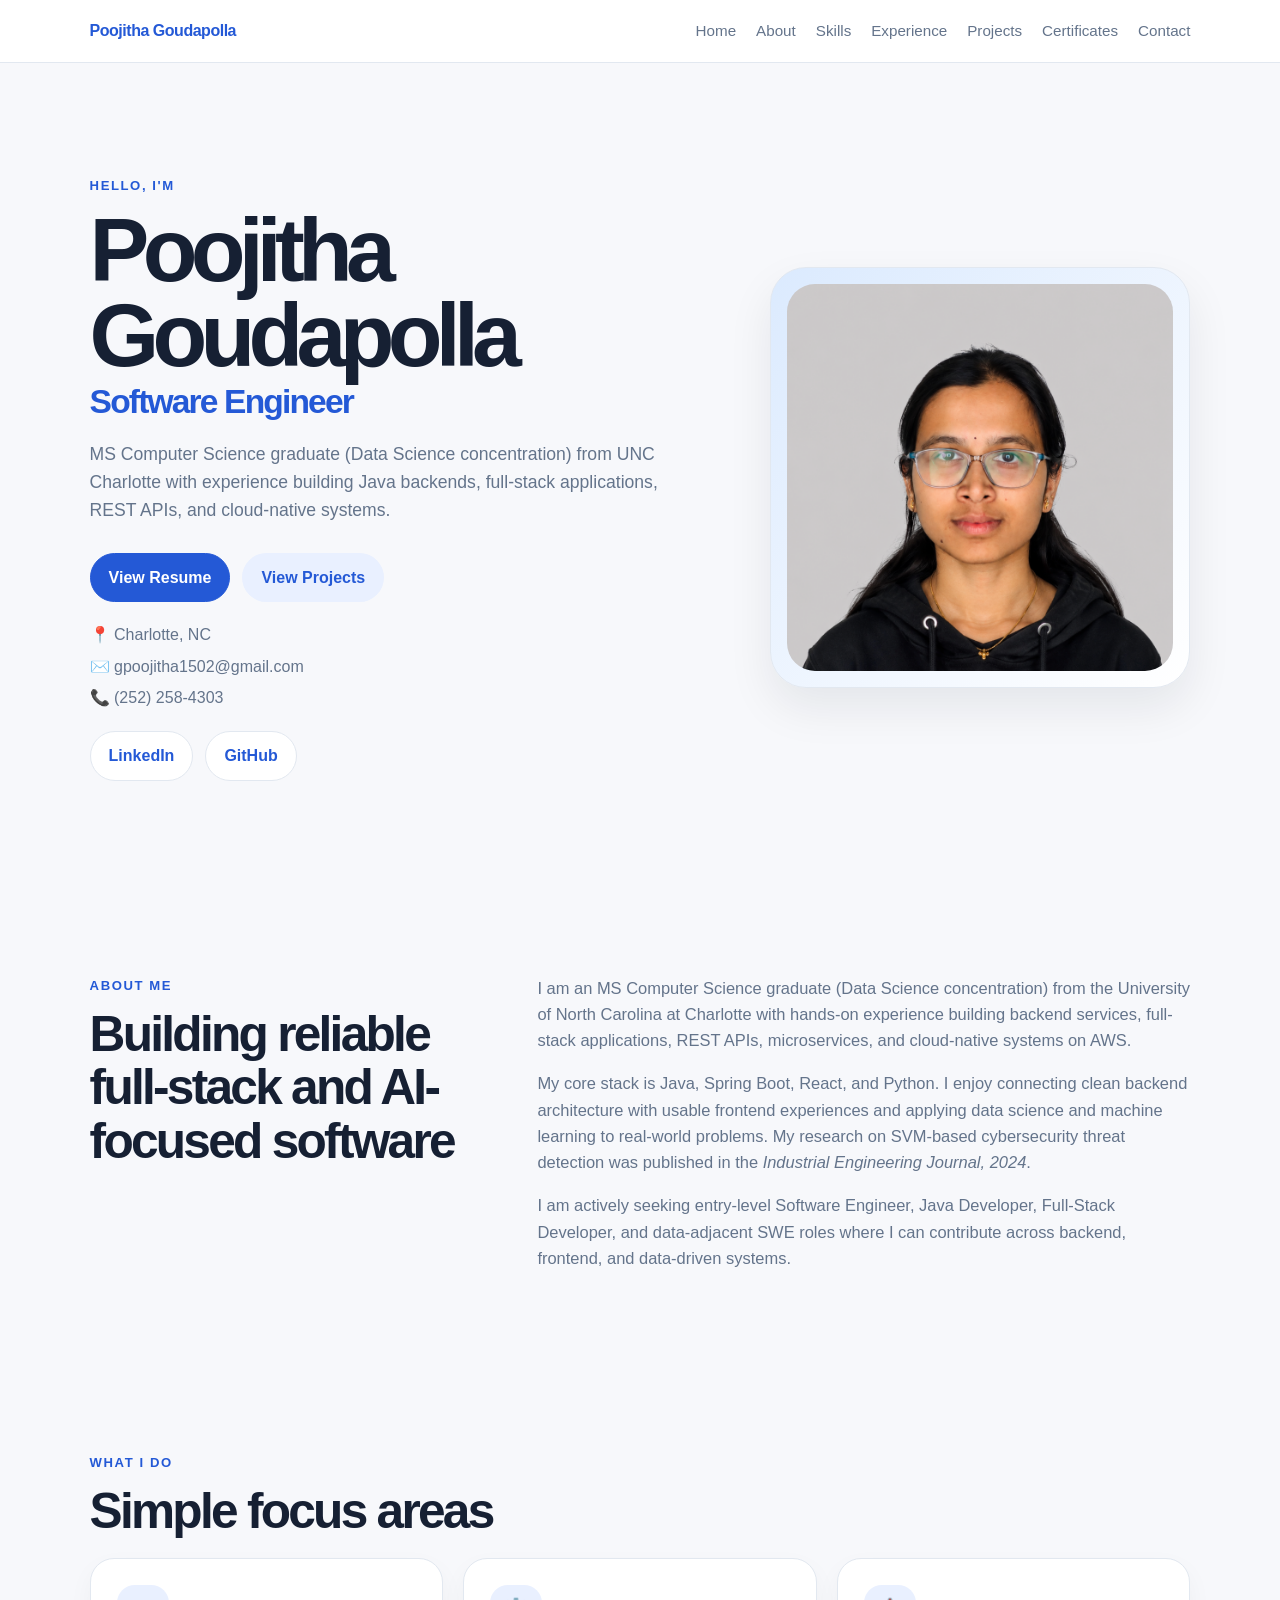
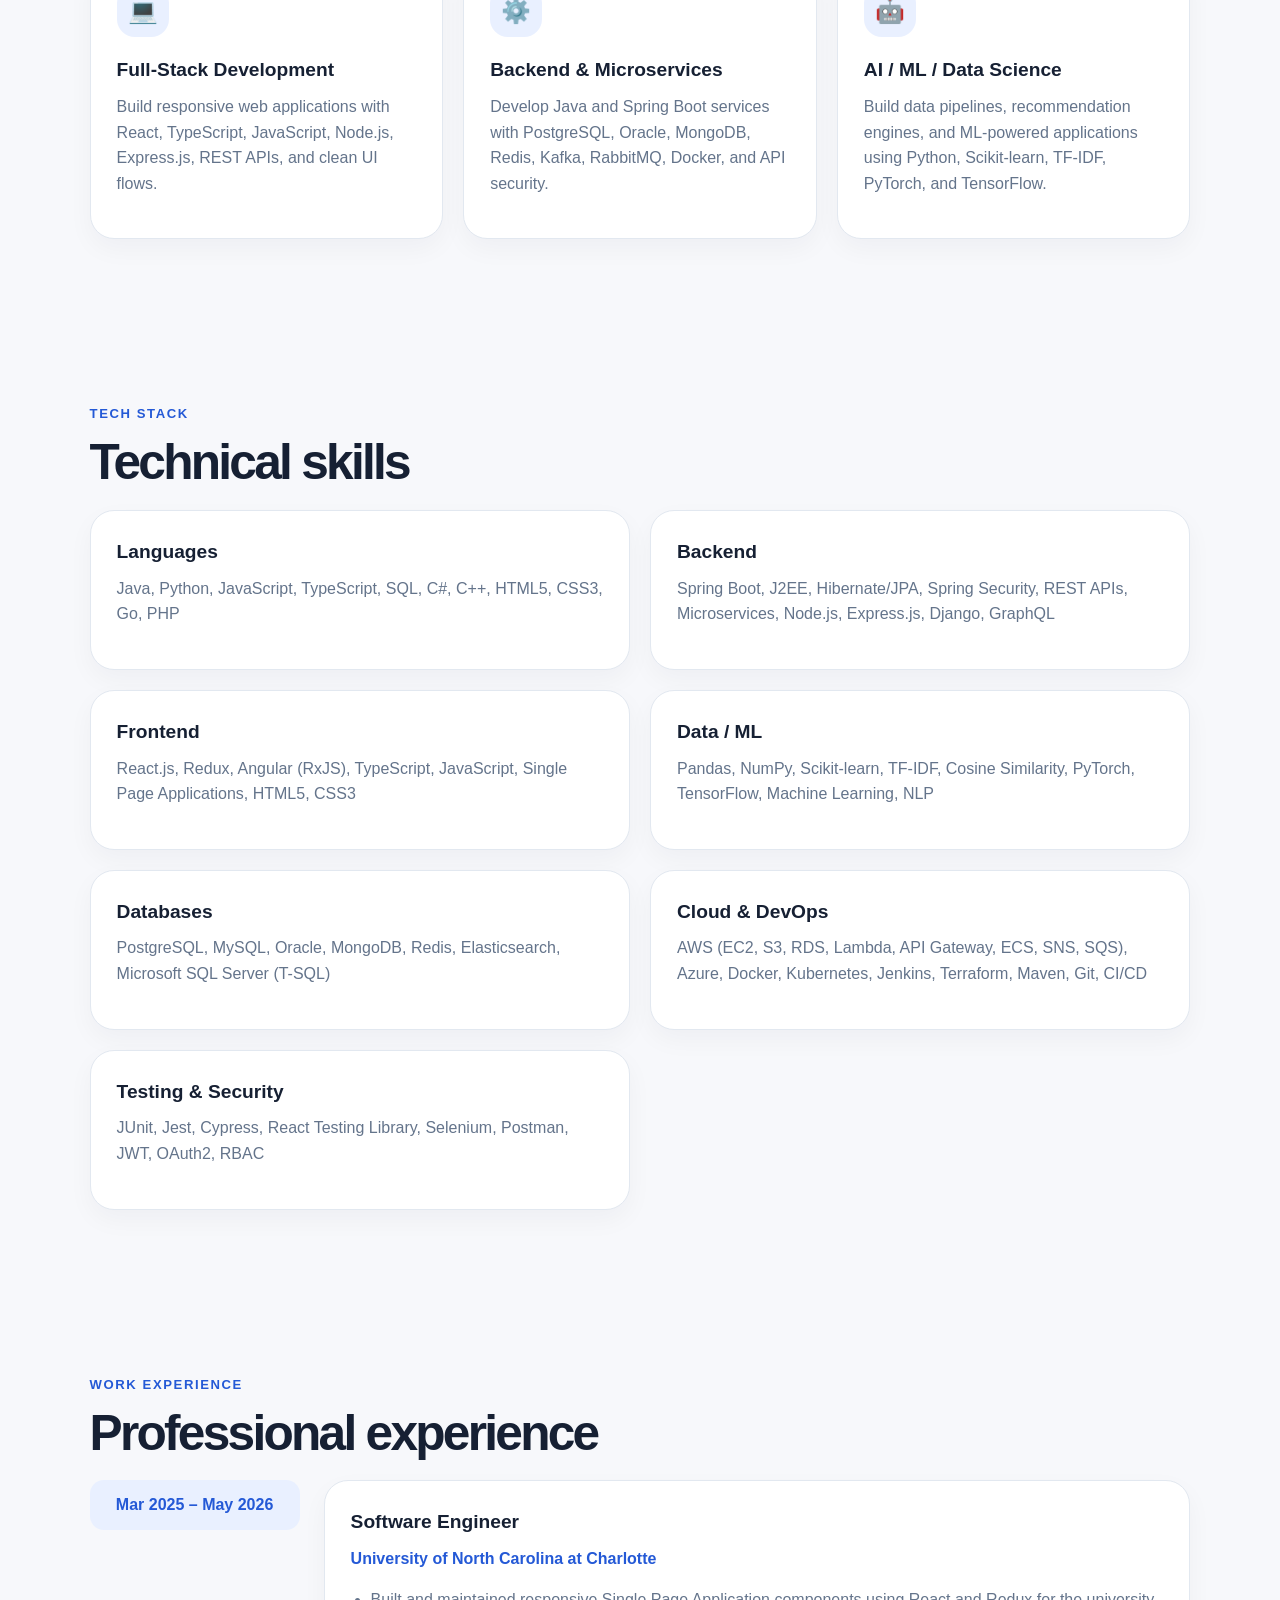
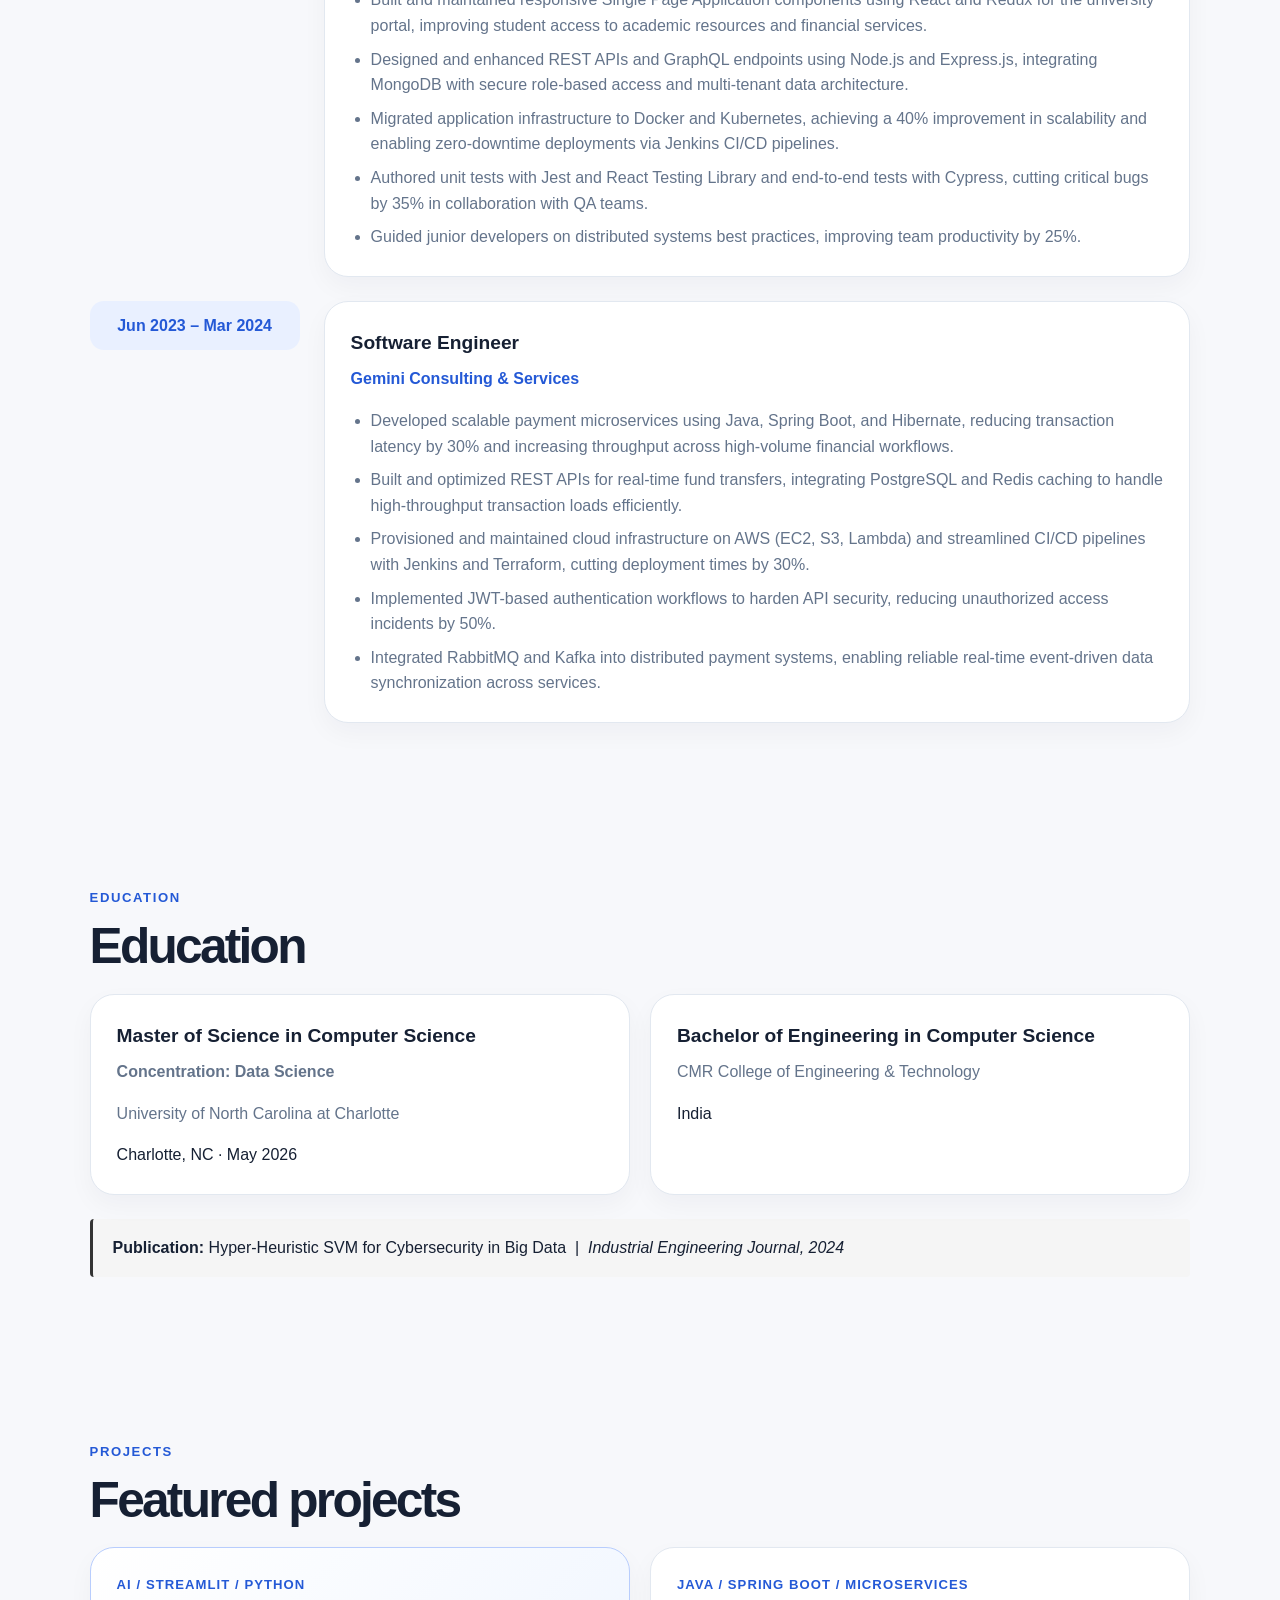
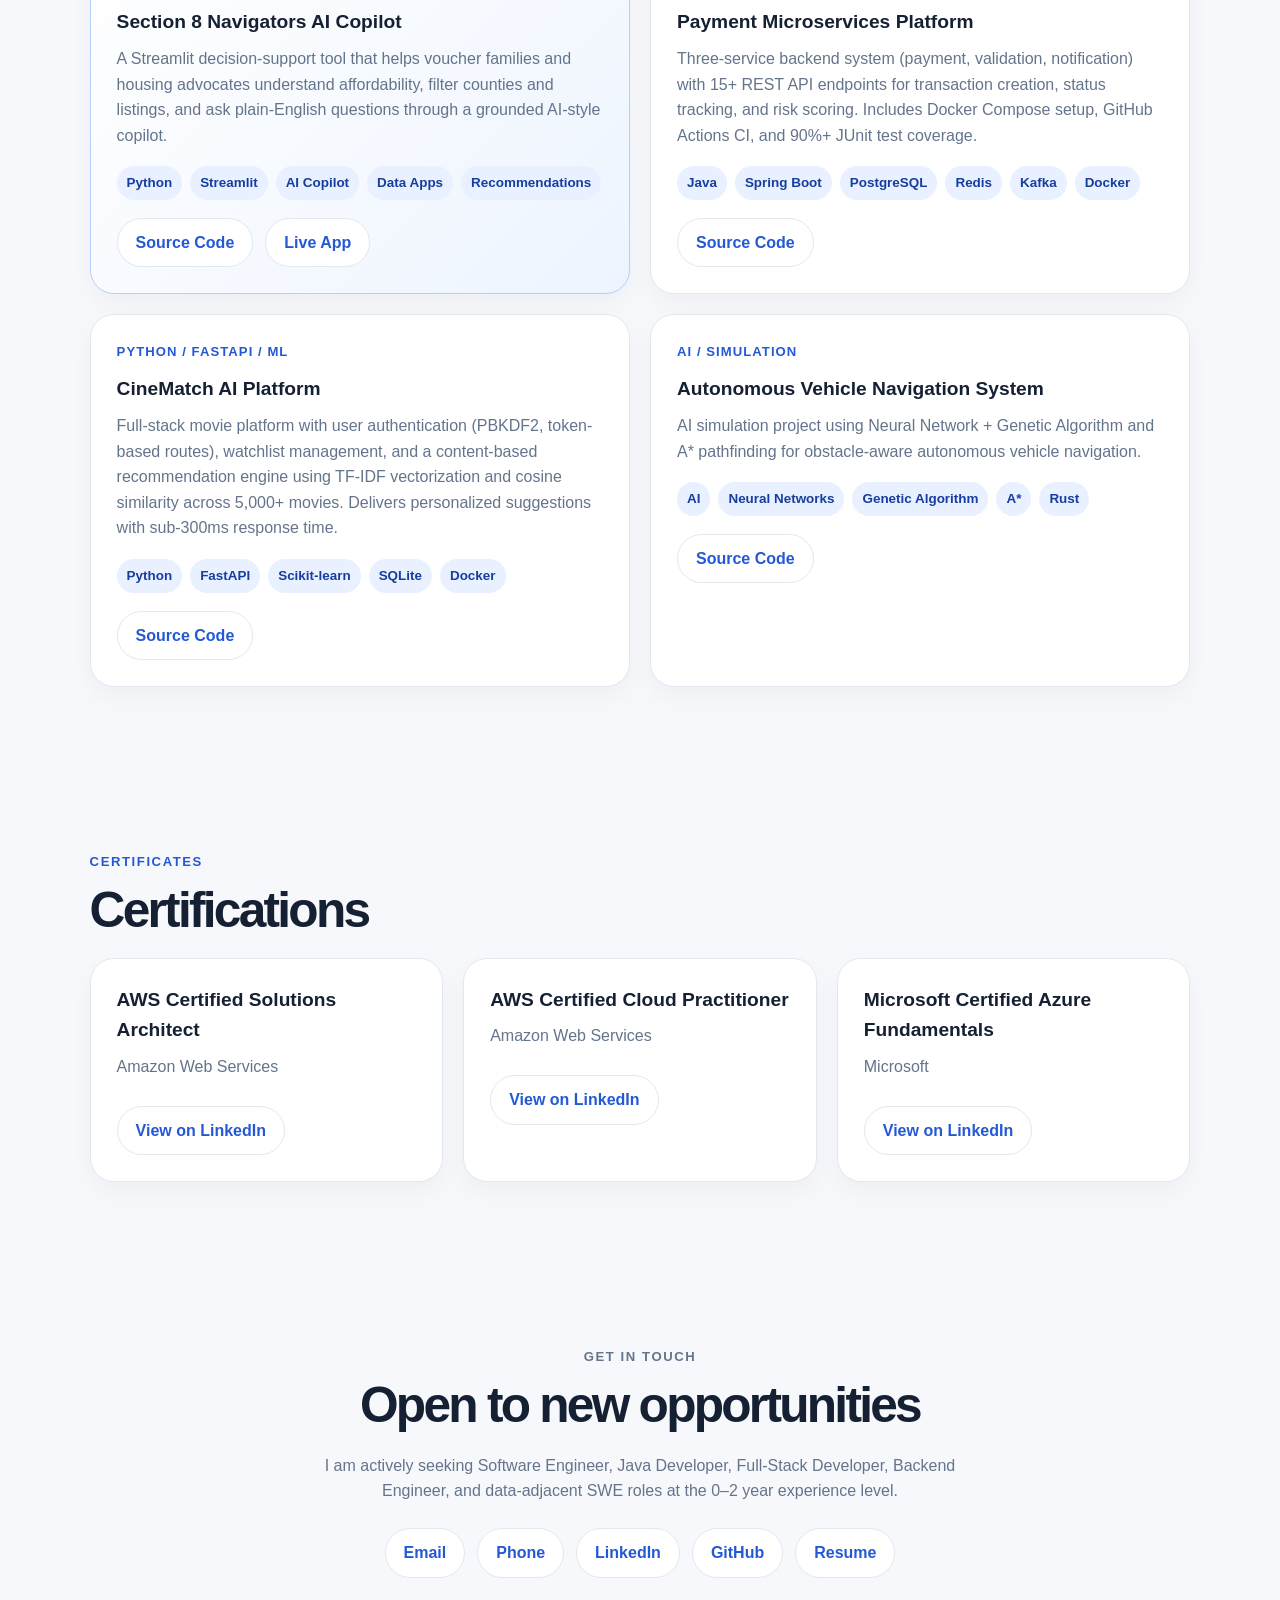
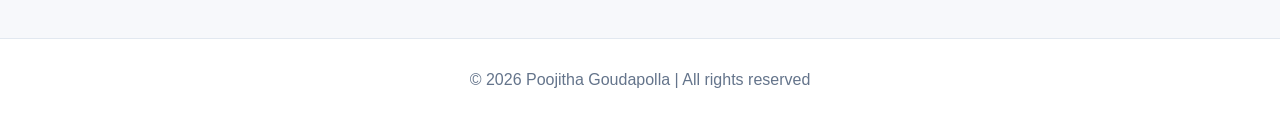
==== commit ea291e80: "Revise portfolio content and update contact information Updated portfolio details including email, p" ====
--- a/index.html
+++ b/index.html
@@ -3,7 +3,7 @@
 <head>
   <meta charset="UTF-8" />
   <meta name="viewport" content="width=device-width, initial-scale=1.0" />
-  <meta name="description" content="Portfolio of Poojitha Goudapolla, Software Engineer, Full-Stack Java Developer, and AI/LLM enthusiast based in Charlotte, NC." />
+  <meta name="description" content="Portfolio of Poojitha Goudapolla, Software Engineer, Full-Stack Java Developer, and AI/ML enthusiast based in Charlotte, NC." />
   <title>Poojitha Goudapolla | Software Engineer</title>
   <link rel="stylesheet" href="style.css" />
 </head>
@@ -21,7 +21,6 @@
       <a href="#contact">Contact</a>
     </nav>
   </header>
-
   <main>
     <section id="home" class="hero section">
       <div class="hero-text">
@@ -29,7 +28,7 @@
         <h1>Poojitha Goudapolla</h1>
         <h2>Software Engineer</h2>
         <p class="hero-summary">
-          Full-stack developer and M.S. Computer Science candidate focused on Java, Spring Boot, React, REST APIs, cloud systems, and AI-enabled applications.
+          MS Computer Science graduate (Data Science concentration) from UNC Charlotte with experience building Java backends, full-stack applications, REST APIs, and cloud-native systems.
         </p>
         <div class="hero-actions">
           <a class="btn primary" href="assets/Poojitha_Goudapolla_Resume.pdf" target="_blank" rel="noopener">View Resume</a>
@@ -37,11 +36,11 @@
         </div>
         <div class="quick-info">
           <span>📍 Charlotte, NC</span>
-          <a href="mailto:pgoudapolla@gmail.com">✉️ pgoudapolla@gmail.com</a>
-          <a href="tel:+12522584303">📞 980-785-4894</a>
+          <a href="mailto:gpoojitha1502@gmail.com">✉️ gpoojitha1502@gmail.com</a>
+          <a href="tel:+12522584303">📞 (252) 258-4303</a>
         </div>
         <div class="social-links">
-          <a href="http://linkedin.com/in/poojitha-goudappolla" target="_blank" rel="noopener">LinkedIn</a>
+          <a href="https://linkedin.com/in/poojitha-goudappolla" target="_blank" rel="noopener">LinkedIn</a>
           <a href="https://github.com/Poojitha-g15" target="_blank" rel="noopener">GitHub</a>
         </div>
       </div>
@@ -49,7 +48,6 @@
         <img src="assets/profile.png" alt="Poojitha Goudapolla profile photo" />
       </div>
     </section>
-
     <section id="about" class="section two-column">
       <div>
         <p class="eyebrow">About Me</p>
@@ -57,14 +55,16 @@
       </div>
       <div class="section-copy">
         <p>
-          I am a Software Engineer and M.S. Computer Science candidate at the University of North Carolina at Charlotte, graduating in May 2026. I have 2+ years of experience building backend services, full-stack features, REST APIs, secure workflows, databases, CI/CD pipelines, and cloud-based applications.
+          I am an MS Computer Science graduate (Data Science concentration) from the University of North Carolina at Charlotte with hands-on experience building backend services, full-stack applications, REST APIs, microservices, and cloud-native systems on AWS.
         </p>
         <p>
-          My main strength is connecting clean backend architecture with usable frontend experiences. I enjoy working with Java, Spring Boot, React, SQL, MongoDB, AWS, Docker, Kubernetes, and testing tools. I am also building projects around AI copilot experiences, LLM workflows, data-driven recommendations, and machine learning systems.
-        </p>
-      </div>
-    </section>
-
+          My core stack is Java, Spring Boot, React, and Python. I enjoy connecting clean backend architecture with usable frontend experiences and applying data science and machine learning to real-world problems. My research on SVM-based cybersecurity threat detection was published in the <em>Industrial Engineering Journal, 2024</em>.
+        </p>
+        <p>
+          I am actively seeking entry-level Software Engineer, Java Developer, Full-Stack Developer, and data-adjacent SWE roles where I can contribute across backend, frontend, and data-driven systems.
+        </p>
+      </div>
+    </section>
     <section class="section">
       <p class="eyebrow">What I Do</p>
       <h2>Simple focus areas</h2>
@@ -76,52 +76,50 @@
         </article>
         <article class="card">
           <div class="icon">⚙️</div>
-          <h3>Backend & Microservices</h3>
+          <h3>Backend &amp; Microservices</h3>
           <p>Develop Java and Spring Boot services with PostgreSQL, Oracle, MongoDB, Redis, Kafka, RabbitMQ, Docker, and API security.</p>
         </article>
         <article class="card">
           <div class="icon">🤖</div>
-          <h3>AI / ML / LLM Apps</h3>
-          <p>Create AI-assisted applications using Python, data pipelines, semantic search concepts, prompt engineering, and LLM-style assistants.</p>
-        </article>
-      </div>
-    </section>
-
+          <h3>AI / ML / Data Science</h3>
+          <p>Build data pipelines, recommendation engines, and ML-powered applications using Python, Scikit-learn, TF-IDF, PyTorch, and TensorFlow.</p>
+        </article>
+      </div>
+    </section>
     <section id="skills" class="section">
       <p class="eyebrow">Tech Stack</p>
       <h2>Technical skills</h2>
       <div class="skill-grid">
         <div class="skill-card">
           <h3>Languages</h3>
-          <p>Java, Java 8, JavaScript, TypeScript, SQL, PL/SQL, Python, C#, C++, HTML5, CSS3</p>
+          <p>Java, Python, JavaScript, TypeScript, SQL, C#, C++, HTML5, CSS3, Go, PHP</p>
         </div>
         <div class="skill-card">
           <h3>Backend</h3>
-          <p>Spring Boot, Spring MVC, Spring Security, Hibernate/JPA, REST APIs, Microservices, Node.js, Express.js, GraphQL</p>
+          <p>Spring Boot, J2EE, Hibernate/JPA, Spring Security, REST APIs, Microservices, Node.js, Express.js, Django, GraphQL</p>
         </div>
         <div class="skill-card">
           <h3>Frontend</h3>
-          <p>React.js, Redux, TypeScript, JavaScript, Responsive UI, Single Page Applications, HTML, CSS</p>
+          <p>React.js, Redux, Angular (RxJS), TypeScript, JavaScript, Single Page Applications, HTML5, CSS3</p>
+        </div>
+        <div class="skill-card">
+          <h3>Data / ML</h3>
+          <p>Pandas, NumPy, Scikit-learn, TF-IDF, Cosine Similarity, PyTorch, TensorFlow, Machine Learning, NLP</p>
         </div>
         <div class="skill-card">
           <h3>Databases</h3>
-          <p>PostgreSQL, MySQL, Oracle, MongoDB, Redis, Data Modeling, Query Optimization, Indexing</p>
-        </div>
-        <div class="skill-card">
-          <h3>Cloud & DevOps</h3>
-          <p>AWS, EC2, S3, RDS, Lambda, API Gateway, Docker, Kubernetes, Jenkins, Terraform, Maven, Gradle, Git, GitHub, GitLab, CI/CD</p>
-        </div>
-        <div class="skill-card highlight">
-          <h3>AI / ML / LLM</h3>
-          <p>LLM Applications, AI Copilot Workflows, Prompt Engineering, RAG Concepts, Semantic Search, NLP, Machine Learning, scikit-learn, TF-IDF, Cosine Similarity, Python</p>
-        </div>
-        <div class="skill-card">
-          <h3>Testing & Security</h3>
-          <p>JUnit, Mockito, Jest, Cypress, React Testing Library, Postman, Swagger, JWT, OAuth2, RBAC, Secure Coding</p>
-        </div>
-      </div>
-    </section>
-
+          <p>PostgreSQL, MySQL, Oracle, MongoDB, Redis, Elasticsearch, Microsoft SQL Server (T-SQL)</p>
+        </div>
+        <div class="skill-card">
+          <h3>Cloud &amp; DevOps</h3>
+          <p>AWS (EC2, S3, RDS, Lambda, API Gateway, ECS, SNS, SQS), Azure, Docker, Kubernetes, Jenkins, Terraform, Maven, Git, CI/CD</p>
+        </div>
+        <div class="skill-card">
+          <h3>Testing &amp; Security</h3>
+          <p>JUnit, Jest, Cypress, React Testing Library, Selenium, Postman, JWT, OAuth2, RBAC</p>
+        </div>
+      </div>
+    </section>
     <section id="experience" class="section">
       <p class="eyebrow">Work Experience</p>
       <h2>Professional experience</h2>
@@ -132,48 +130,50 @@
             <h3>Software Engineer</h3>
             <h4>University of North Carolina at Charlotte</h4>
             <ul>
-              <li>Built full-stack application features using Java, Spring Boot, React, Redux, TypeScript, Node.js, Express.js, MongoDB, SQL, and REST APIs.</li>
-              <li>Created REST API endpoints for student-service workflows, role-based access, internal integrations, and secure data handling.</li>
-              <li>Implemented authentication and authorization patterns using JWT, OAuth2 concepts, RBAC, and Spring Security.</li>
-              <li>Improved application quality with JUnit, Jest, React Testing Library, Cypress, and Postman testing across key workflows.</li>
-              <li>Supported build, release, Docker, Kubernetes, Jenkins, Maven, Git, CI/CD, API debugging, and production support tasks.</li>
+              <li>Built and maintained responsive Single Page Application components using React and Redux for the university portal, improving student access to academic resources and financial services.</li>
+              <li>Designed and enhanced REST APIs and GraphQL endpoints using Node.js and Express.js, integrating MongoDB with secure role-based access and multi-tenant data architecture.</li>
+              <li>Migrated application infrastructure to Docker and Kubernetes, achieving a 40% improvement in scalability and enabling zero-downtime deployments via Jenkins CI/CD pipelines.</li>
+              <li>Authored unit tests with Jest and React Testing Library and end-to-end tests with Cypress, cutting critical bugs by 35% in collaboration with QA teams.</li>
+              <li>Guided junior developers on distributed systems best practices, improving team productivity by 25%.</li>
             </ul>
           </div>
         </article>
         <article class="timeline-item">
-          <div class="timeline-date">Jun 2023 – Dec 2024</div>
+          <div class="timeline-date">Jun 2023 – Mar 2024</div>
           <div class="timeline-content">
             <h3>Software Engineer</h3>
-            <h4>Gemini Consulting & Services</h4>
+            <h4>Gemini Consulting &amp; Services</h4>
             <ul>
-              <li>Developed backend payment microservices using Java, Spring Boot, Hibernate/JPA, PostgreSQL, Oracle, Redis, and RESTful APIs.</li>
-              <li>Built APIs for payment creation, transaction validation, account operations, payment status tracking, and exception handling.</li>
-              <li>Improved API and database performance through Redis caching, SQL tuning, database indexing, and backend optimization.</li>
-              <li>Integrated Kafka and RabbitMQ for asynchronous processing and event-driven communication between services.</li>
-              <li>Automated build and deployment workflows using Maven, Jenkins, GitLab, Docker, Terraform, and AWS services.</li>
+              <li>Developed scalable payment microservices using Java, Spring Boot, and Hibernate, reducing transaction latency by 30% and increasing throughput across high-volume financial workflows.</li>
+              <li>Built and optimized REST APIs for real-time fund transfers, integrating PostgreSQL and Redis caching to handle high-throughput transaction loads efficiently.</li>
+              <li>Provisioned and maintained cloud infrastructure on AWS (EC2, S3, Lambda) and streamlined CI/CD pipelines with Jenkins and Terraform, cutting deployment times by 30%.</li>
+              <li>Implemented JWT-based authentication workflows to harden API security, reducing unauthorized access incidents by 50%.</li>
+              <li>Integrated RabbitMQ and Kafka into distributed payment systems, enabling reliable real-time event-driven data synchronization across services.</li>
             </ul>
           </div>
         </article>
       </div>
     </section>
-
     <section id="education" class="section">
       <p class="eyebrow">Education</p>
       <h2>Education</h2>
       <div class="cards two-cards">
         <article class="card">
-          <h3>Master's in Computer Science</h3>
+          <h3>Master of Science in Computer Science</h3>
+          <p><strong>Concentration: Data Science</strong></p>
           <p>University of North Carolina at Charlotte</p>
           <span>Charlotte, NC · May 2026</span>
         </article>
         <article class="card">
-          <h3>Bachelor's in Computer Science and Engineering</h3>
-          <p>CMR College of Engineering & Technology</p>
+          <h3>Bachelor of Engineering in Computer Science</h3>
+          <p>CMR College of Engineering &amp; Technology</p>
           <span>India</span>
         </article>
       </div>
-    </section>
-
+      <div style="margin-top:1.5rem;padding:1rem 1.25rem;background:#f5f5f5;border-left:3px solid #333;border-radius:4px;">
+        <p style="margin:0;"><strong>Publication:</strong> Hyper-Heuristic SVM for Cybersecurity in Big Data &nbsp;|&nbsp; <em>Industrial Engineering Journal, 2024</em></p>
+      </div>
+    </section>
     <section id="projects" class="section">
       <p class="eyebrow">Projects</p>
       <h2>Featured projects</h2>
@@ -193,7 +193,7 @@
         <article class="project-card">
           <div class="project-topline">Java / Spring Boot / Microservices</div>
           <h3>Payment Microservices Platform</h3>
-          <p>Backend system for payment creation, transaction validation, status tracking, asynchronous event handling, database persistence, caching, and containerized local development.</p>
+          <p>Three-service backend system (payment, validation, notification) with 15+ REST API endpoints for transaction creation, status tracking, and risk scoring. Includes Docker Compose setup, GitHub Actions CI, and 90%+ JUnit test coverage.</p>
           <div class="tags">
             <span>Java</span><span>Spring Boot</span><span>PostgreSQL</span><span>Redis</span><span>Kafka</span><span>Docker</span>
           </div>
@@ -202,7 +202,18 @@
           </div>
         </article>
         <article class="project-card">
-          <div class="project-topline">AI / Rust / Simulation</div>
+          <div class="project-topline">Python / FastAPI / ML</div>
+          <h3>CineMatch AI Platform</h3>
+          <p>Full-stack movie platform with user authentication (PBKDF2, token-based routes), watchlist management, and a content-based recommendation engine using TF-IDF vectorization and cosine similarity across 5,000+ movies. Delivers personalized suggestions with sub-300ms response time.</p>
+          <div class="tags">
+            <span>Python</span><span>FastAPI</span><span>Scikit-learn</span><span>SQLite</span><span>Docker</span>
+          </div>
+          <div class="project-links">
+            <a href="https://github.com/Poojitha-g15/cinematch-ai-platform" target="_blank" rel="noopener">Source Code</a>
+          </div>
+        </article>
+        <article class="project-card">
+          <div class="project-topline">AI / Simulation</div>
           <h3>Autonomous Vehicle Navigation System</h3>
           <p>AI simulation project using Neural Network + Genetic Algorithm and A* pathfinding for obstacle-aware autonomous vehicle navigation.</p>
           <div class="tags">
@@ -212,19 +223,8 @@
             <a href="https://github.com/Poojitha-g15/ITCS6150FinalProject" target="_blank" rel="noopener">Source Code</a>
           </div>
         </article>
-        <article class="project-card">
-          <div class="project-topline">Full Stack / Authentication</div>
-          <h3>User Authentication Movie Platform</h3>
-          <p>Movie platform project focused on user authentication, protected routes, frontend workflows, and application-level security foundations.</p>
-          <div class="tags">
-            <span>Authentication</span><span>Frontend</span><span>Web App</span><span>Security</span></div>
-          <div class="project-links">
-            <a href="https://github.com/Poojitha-g15/User-Authentication-Movie-Platform" target="_blank" rel="noopener">Source Code</a>
-          </div>
-        </article>
-      </div>
-    </section>
-
+      </div>
+    </section>
     <section id="certificates" class="section">
       <p class="eyebrow">Certificates</p>
       <h2>Certifications</h2>
@@ -232,40 +232,36 @@
         <article class="card certificate-card">
           <h3>AWS Certified Solutions Architect</h3>
           <p>Amazon Web Services</p>
-          <a href="http://linkedin.com/in/poojitha-goudappolla" target="_blank" rel="noopener">View on LinkedIn</a>
+          <a href="https://linkedin.com/in/poojitha-goudappolla" target="_blank" rel="noopener">View on LinkedIn</a>
         </article>
         <article class="card certificate-card">
           <h3>AWS Certified Cloud Practitioner</h3>
           <p>Amazon Web Services</p>
-          <a href="http://linkedin.com/in/poojitha-goudappolla" target="_blank" rel="noopener">View on LinkedIn</a>
+          <a href="https://linkedin.com/in/poojitha-goudappolla" target="_blank" rel="noopener">View on LinkedIn</a>
         </article>
         <article class="card certificate-card">
           <h3>Microsoft Certified Azure Fundamentals</h3>
           <p>Microsoft</p>
-          <a href="http://linkedin.com/in/poojitha-goudappolla" target="_blank" rel="noopener">View on LinkedIn</a>
-        </article>
-      </div>
-      <p class="note">Upload certificate PDFs later and these buttons can be changed to open each certificate directly.</p>
-    </section>
-
+          <a href="https://linkedin.com/in/poojitha-goudappolla" target="_blank" rel="noopener">View on LinkedIn</a>
+        </article>
+      </div>
+    </section>
     <section id="contact" class="section contact-section">
-      <p class="eyebrow">Profile Links</p>
-      <h2>Get in touch</h2>
-      <p>I am open to Software Engineer, Java Developer, Full-Stack Developer, Backend Engineer, and AI/ML-focused software roles.</p>
+      <p class="eyebrow">Get in Touch</p>
+      <h2>Open to new opportunities</h2>
+      <p>I am actively seeking Software Engineer, Java Developer, Full-Stack Developer, Backend Engineer, and data-adjacent SWE roles at the 0–2 year experience level.</p>
       <div class="contact-links">
-        <a href="mailto:pgoudapolla@gmail.com">Email</a>
+        <a href="mailto:gpoojitha1502@gmail.com">Email</a>
         <a href="tel:+12522584303">Phone</a>
-        <a href="http://linkedin.com/in/poojitha-goudappolla" target="_blank" rel="noopener">LinkedIn</a>
+        <a href="https://linkedin.com/in/poojitha-goudappolla" target="_blank" rel="noopener">LinkedIn</a>
         <a href="https://github.com/Poojitha-g15" target="_blank" rel="noopener">GitHub</a>
         <a href="assets/Poojitha_Goudapolla_Resume.pdf" target="_blank" rel="noopener">Resume</a>
       </div>
     </section>
   </main>
-
   <footer>
     <p>© 2026 Poojitha Goudapolla | All rights reserved</p>
   </footer>
-
   <script src="script.js"></script>
 </body>
 </html>
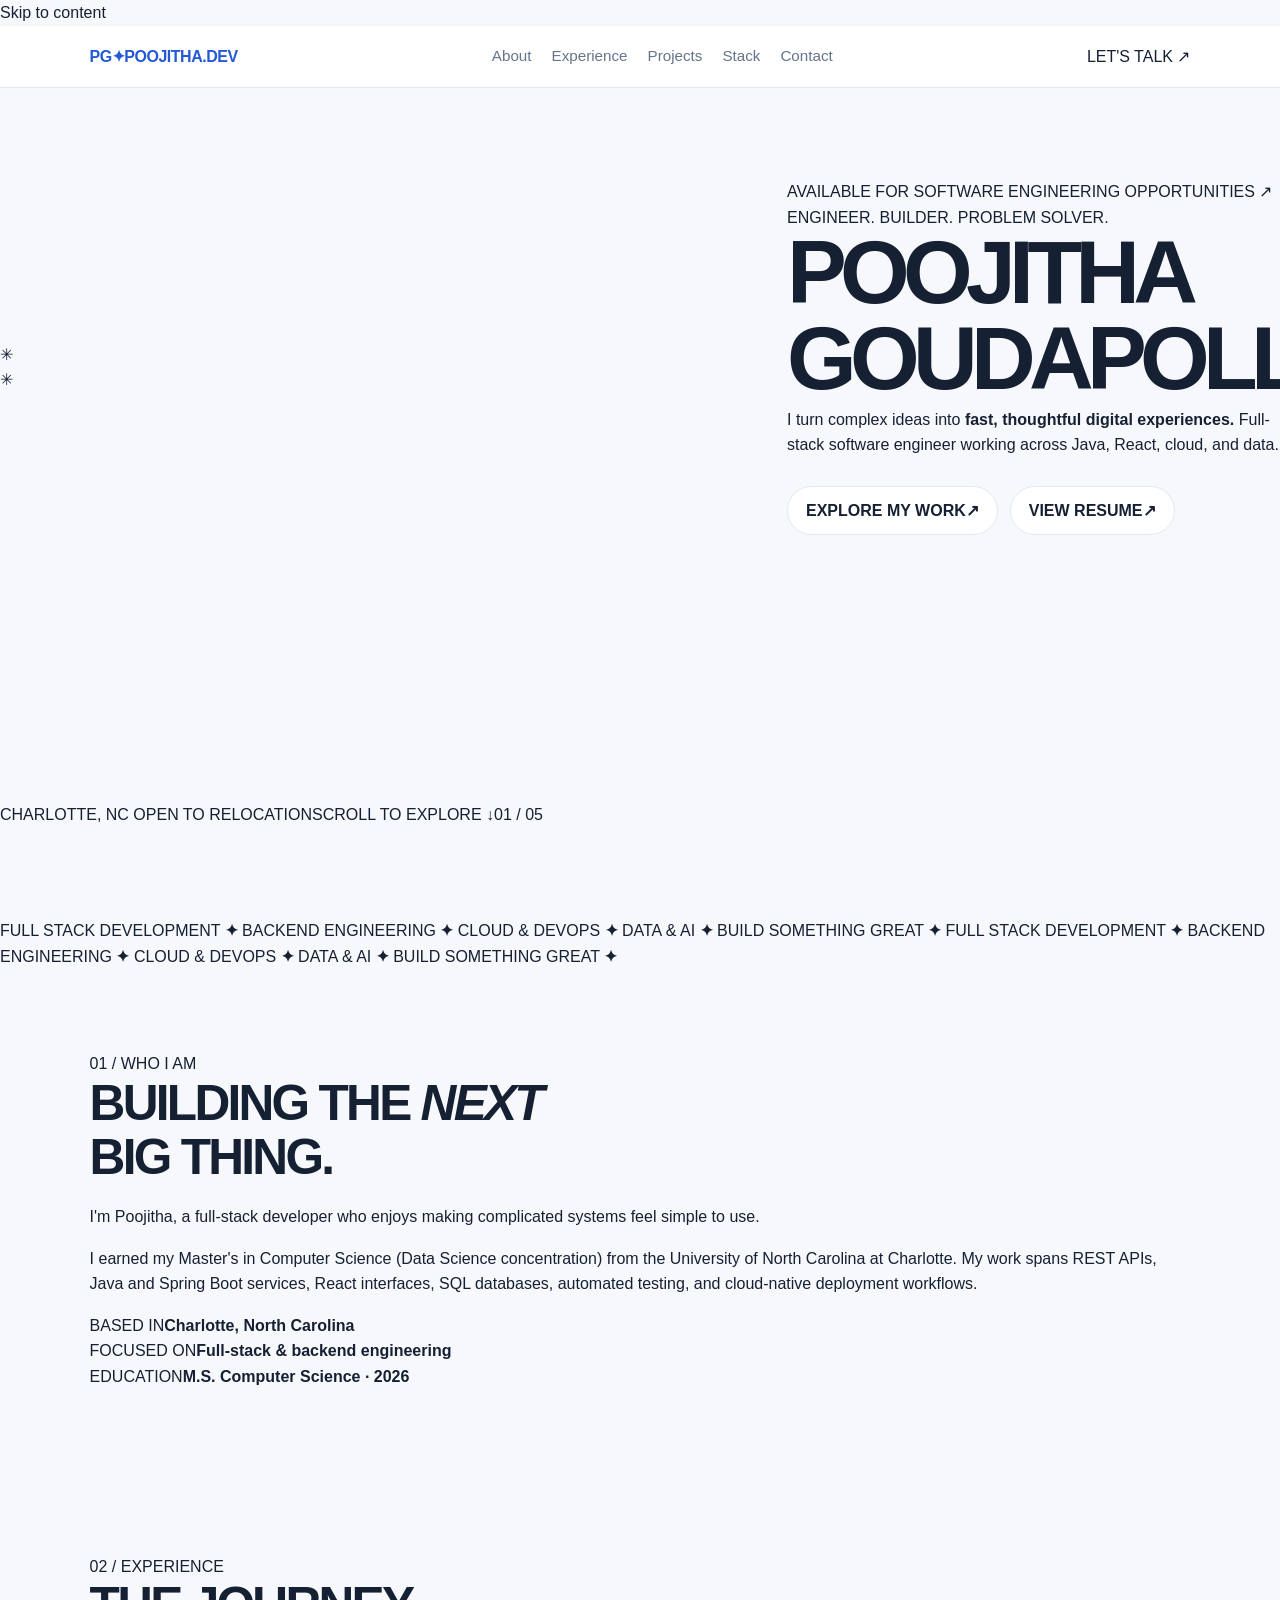
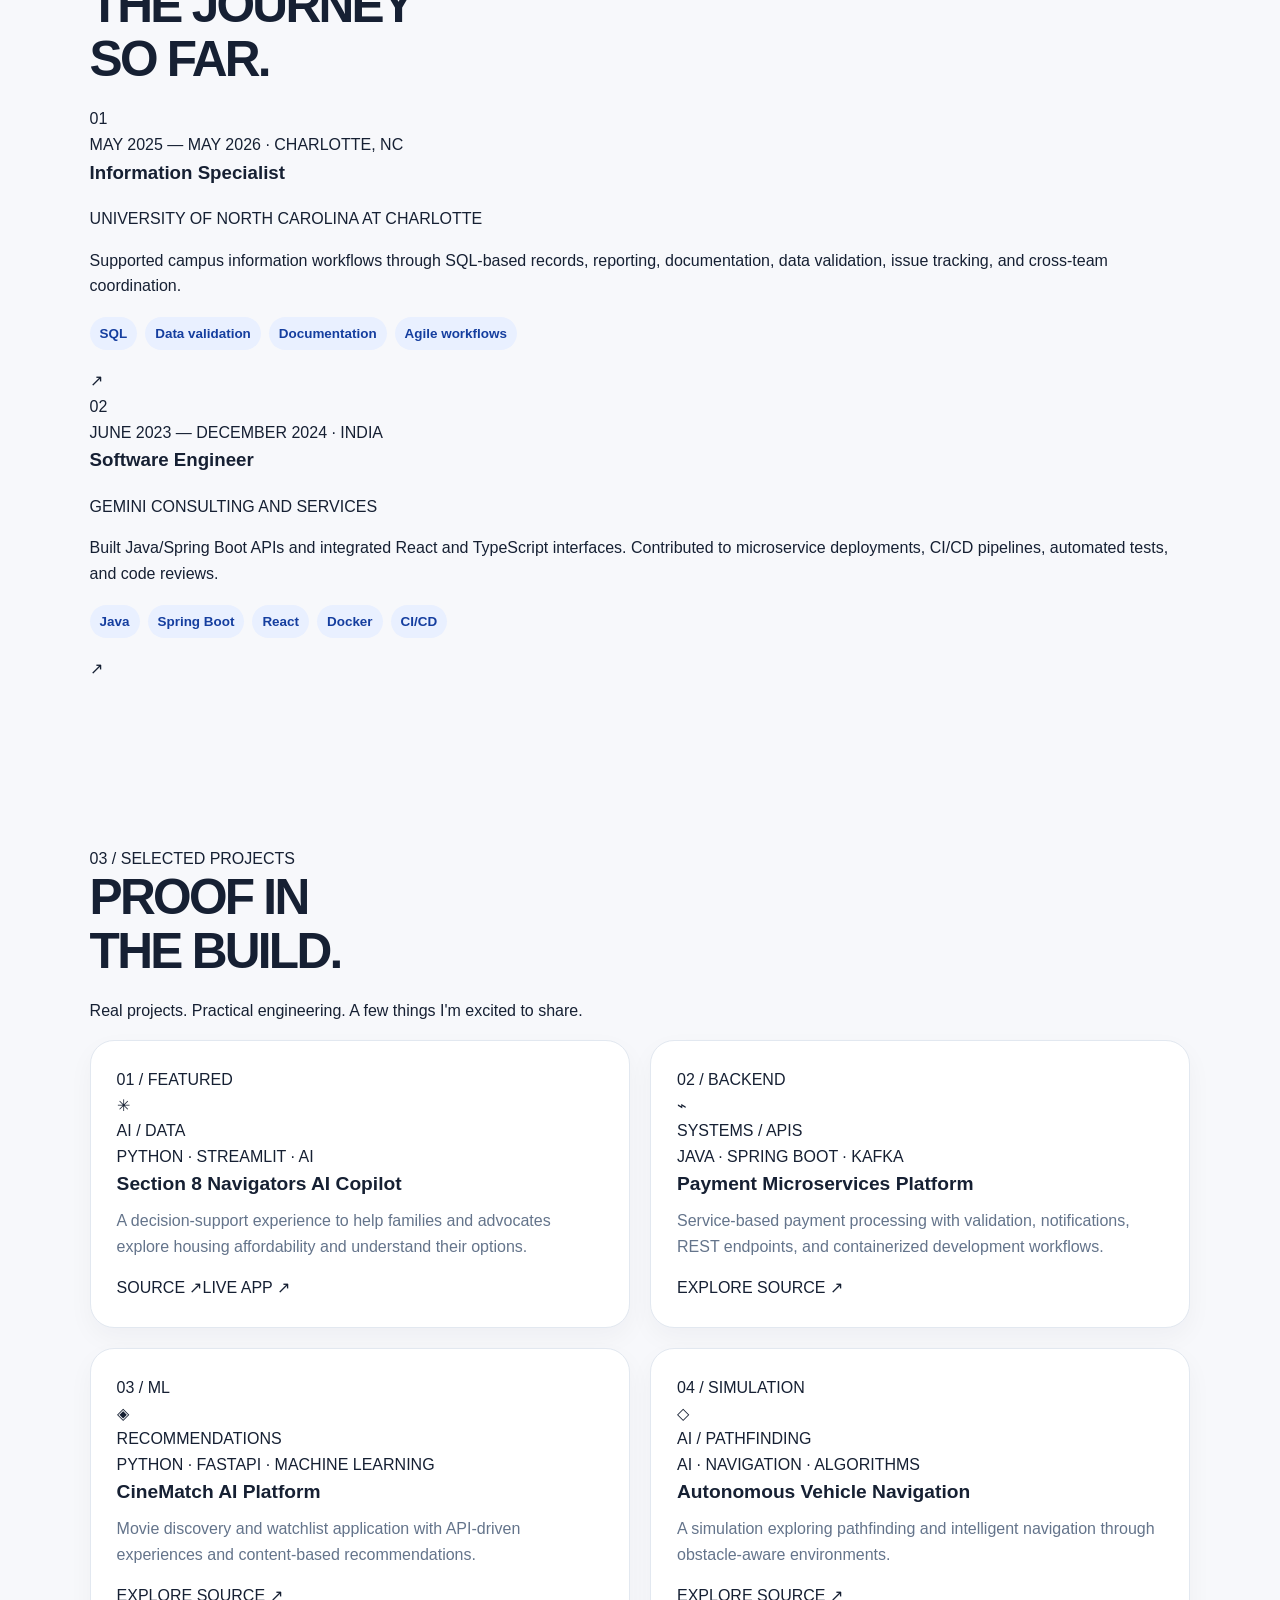
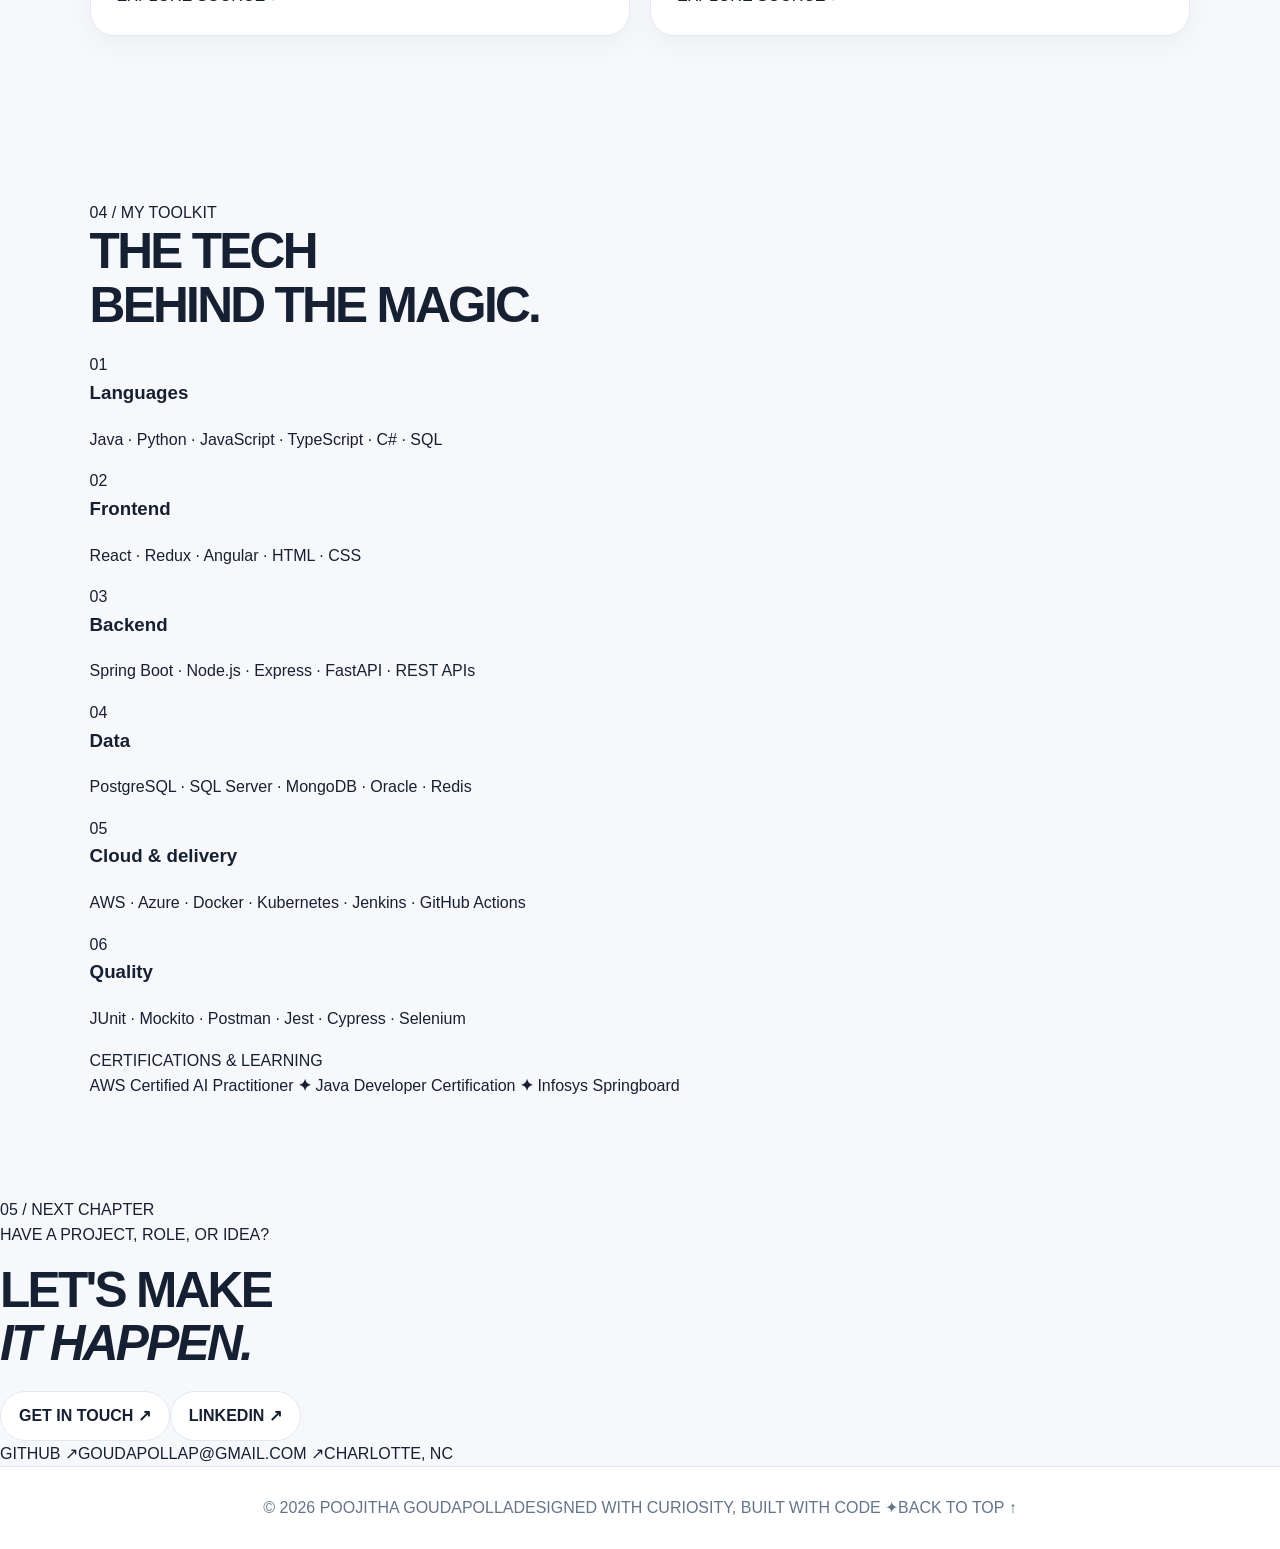
==== commit 5ce0fc59: "Redesign portfolio with neon cinematic layout: index.html" ====
--- a/index.html
+++ b/index.html
@@ -1,267 +1,85 @@
-<!DOCTYPE html>
+<!doctype html>
 <html lang="en">
 <head>
-  <meta charset="UTF-8" />
-  <meta name="viewport" content="width=device-width, initial-scale=1.0" />
-  <meta name="description" content="Portfolio of Poojitha Goudapolla, Software Engineer, Full-Stack Java Developer, and AI/ML enthusiast based in Charlotte, NC." />
-  <title>Poojitha Goudapolla | Software Engineer</title>
-  <link rel="stylesheet" href="style.css" />
+  <meta charset="utf-8">
+  <meta name="viewport" content="width=device-width, initial-scale=1">
+  <meta name="theme-color" content="#100c28">
+  <meta name="description" content="Poojitha Goudapolla — full-stack software engineer building intuitive experiences and reliable cloud-native systems.">
+  <meta property="og:title" content="Poojitha Goudapolla | Software Engineer">
+  <meta property="og:description" content="Full-stack engineering, backend systems, and creative technology. Explore the portfolio.">
+  <title>Poojitha Goudapolla — Software Engineer</title>
+  <link rel="preconnect" href="https://fonts.googleapis.com">
+  <link rel="preconnect" href="https://fonts.gstatic.com" crossorigin>
+  <link href="https://fonts.googleapis.com/css2?family=DM+Sans:wght@400;500;600;700;800&family=Space+Grotesk:wght@400;500;600;700&display=swap" rel="stylesheet">
+  <link rel="stylesheet" href="style.css">
+  <script src="script.js" defer></script>
 </head>
 <body>
-  <header class="site-header">
-    <a class="brand" href="#home">Poojitha Goudapolla</a>
-    <button class="menu-toggle" aria-label="Open navigation" aria-expanded="false">☰</button>
-    <nav class="nav-links">
-      <a href="#home">Home</a>
-      <a href="#about">About</a>
-      <a href="#skills">Skills</a>
-      <a href="#experience">Experience</a>
-      <a href="#projects">Projects</a>
-      <a href="#certificates">Certificates</a>
-      <a href="#contact">Contact</a>
+  <a class="skip-link" href="#main">Skip to content</a>
+  <header class="site-header" id="top">
+    <a class="brand" href="#home" aria-label="Poojitha Goudapolla home"><span class="brand-icon">PG<span class="brand-spark">✦</span></span><span>POOJITHA<span class="brand-dot">.</span>DEV</span></a>
+    <button class="menu-toggle" type="button" aria-label="Toggle menu" aria-expanded="false" aria-controls="main-nav"><span></span><span></span><span></span></button>
+    <nav id="main-nav" class="nav-links" aria-label="Main navigation">
+      <a href="#about">About</a><a href="#work">Experience</a><a href="#projects">Projects</a><a href="#stack">Stack</a><a href="#contact">Contact</a>
     </nav>
+    <a class="header-cta" href="mailto:goudapollap@gmail.com">LET'S TALK <span aria-hidden="true">↗</span></a>
   </header>
-  <main>
-    <section id="home" class="hero section">
-      <div class="hero-text">
-        <p class="eyebrow">Hello, I'm</p>
-        <h1>Poojitha Goudapolla</h1>
-        <h2>Software Engineer</h2>
-        <p class="hero-summary">
-          MS Computer Science graduate (Data Science concentration) from UNC Charlotte with experience building Java backends, full-stack applications, REST APIs, and cloud-native systems.
-        </p>
-        <div class="hero-actions">
-          <a class="btn primary" href="assets/Poojitha_Goudapolla_Resume.pdf" target="_blank" rel="noopener">View Resume</a>
-          <a class="btn secondary" href="#projects">View Projects</a>
-        </div>
-        <div class="quick-info">
-          <span>📍 Charlotte, NC</span>
-          <a href="mailto:gpoojitha1502@gmail.com">✉️ gpoojitha1502@gmail.com</a>
-          <a href="tel:+12522584303">📞 (252) 258-4303</a>
-        </div>
-        <div class="social-links">
-          <a href="https://linkedin.com/in/poojitha-goudappolla" target="_blank" rel="noopener">LinkedIn</a>
-          <a href="https://github.com/Poojitha-g15" target="_blank" rel="noopener">GitHub</a>
+  <main id="main">
+    <section class="hero" id="home" aria-labelledby="hero-title">
+      <div class="hero-scene" aria-hidden="true">
+        <div class="sun-halo"></div><div class="sun"></div><div class="horizon"></div>
+        <div class="city city-far"></div><div class="city city-near"></div><div class="palms palm-left">✳</div><div class="palms palm-right">✳</div>
+        <div class="grid-floor"></div><div class="scanline"></div>
+      </div>
+      <div class="hero-content wrap">
+        <div class="hero-status"><span class="status-led"></span> AVAILABLE FOR SOFTWARE ENGINEERING OPPORTUNITIES <span class="hero-status-arrow">↗</span></div>
+        <div class="hero-small">ENGINEER. BUILDER. PROBLEM SOLVER.</div>
+        <h1 id="hero-title">POOJITHA<br><span>GOUDAPOLLA<span class="period">.</span></span></h1>
+        <div class="hero-bottom">
+          <div class="hero-desc"><span class="line-marker"></span><p>I turn complex ideas into <strong>fast, thoughtful digital experiences.</strong> Full-stack software engineer working across Java, React, cloud, and data.</p></div>
+          <div class="hero-actions"><a class="btn btn-hot" href="#projects">EXPLORE MY WORK <span>↗</span></a><a class="btn btn-ghost" href="assets/Poojitha_Goudapolla_Resume.pdf" target="_blank" rel="noopener noreferrer">VIEW RESUME <span>↗</span></a></div>
         </div>
       </div>
-      <div class="hero-image-card">
-        <img src="assets/profile.png" alt="Poojitha Goudapolla profile photo" />
-      </div>
+      <div class="hero-bottom-bar"><span>CHARLOTTE, NC <i></i> OPEN TO RELOCATION</span><span class="scroll-cue">SCROLL TO EXPLORE ↓</span><span>01 / 05</span></div>
     </section>
-    <section id="about" class="section two-column">
-      <div>
-        <p class="eyebrow">About Me</p>
-        <h2>Building reliable full-stack and AI-focused software</h2>
-      </div>
-      <div class="section-copy">
-        <p>
-          I am an MS Computer Science graduate (Data Science concentration) from the University of North Carolina at Charlotte with hands-on experience building backend services, full-stack applications, REST APIs, microservices, and cloud-native systems on AWS.
-        </p>
-        <p>
-          My core stack is Java, Spring Boot, React, and Python. I enjoy connecting clean backend architecture with usable frontend experiences and applying data science and machine learning to real-world problems. My research on SVM-based cybersecurity threat detection was published in the <em>Industrial Engineering Journal, 2024</em>.
-        </p>
-        <p>
-          I am actively seeking entry-level Software Engineer, Java Developer, Full-Stack Developer, and data-adjacent SWE roles where I can contribute across backend, frontend, and data-driven systems.
-        </p>
-      </div>
+
+    <div class="marquee" aria-hidden="true"><div class="marquee-track">FULL STACK DEVELOPMENT <b>✦</b> BACKEND ENGINEERING <b>✦</b> CLOUD & DEVOPS <b>✦</b> DATA & AI <b>✦</b> BUILD SOMETHING GREAT <b>✦</b> FULL STACK DEVELOPMENT <b>✦</b> BACKEND ENGINEERING <b>✦</b> CLOUD & DEVOPS <b>✦</b> DATA & AI <b>✦</b> BUILD SOMETHING GREAT <b>✦</b></div></div>
+
+    <section class="section about" id="about">
+      <div class="wrap about-grid"><div class="section-label"><span class="section-index">01 /</span> WHO I AM</div><div class="about-main reveal">
+        <h2>BUILDING THE <em>NEXT</em><br>BIG THING.</h2>
+        <p class="big-copy">I'm Poojitha, a full-stack developer who enjoys making complicated systems feel simple to use.</p>
+        <p>I earned my Master's in Computer Science (Data Science concentration) from the University of North Carolina at Charlotte. My work spans REST APIs, Java and Spring Boot services, React interfaces, SQL databases, automated testing, and cloud-native deployment workflows.</p>
+        <div class="about-details"><div><span>BASED IN</span><strong>Charlotte, North Carolina</strong></div><div><span>FOCUSED ON</span><strong>Full-stack & backend engineering</strong></div><div><span>EDUCATION</span><strong>M.S. Computer Science · 2026</strong></div></div>
+      </div></div>
     </section>
-    <section class="section">
-      <p class="eyebrow">What I Do</p>
-      <h2>Simple focus areas</h2>
-      <div class="cards three-cards">
-        <article class="card">
-          <div class="icon">💻</div>
-          <h3>Full-Stack Development</h3>
-          <p>Build responsive web applications with React, TypeScript, JavaScript, Node.js, Express.js, REST APIs, and clean UI flows.</p>
-        </article>
-        <article class="card">
-          <div class="icon">⚙️</div>
-          <h3>Backend &amp; Microservices</h3>
-          <p>Develop Java and Spring Boot services with PostgreSQL, Oracle, MongoDB, Redis, Kafka, RabbitMQ, Docker, and API security.</p>
-        </article>
-        <article class="card">
-          <div class="icon">🤖</div>
-          <h3>AI / ML / Data Science</h3>
-          <p>Build data pipelines, recommendation engines, and ML-powered applications using Python, Scikit-learn, TF-IDF, PyTorch, and TensorFlow.</p>
-        </article>
-      </div>
-    </section>
-    <section id="skills" class="section">
-      <p class="eyebrow">Tech Stack</p>
-      <h2>Technical skills</h2>
-      <div class="skill-grid">
-        <div class="skill-card">
-          <h3>Languages</h3>
-          <p>Java, Python, JavaScript, TypeScript, SQL, C#, C++, HTML5, CSS3, Go, PHP</p>
-        </div>
-        <div class="skill-card">
-          <h3>Backend</h3>
-          <p>Spring Boot, J2EE, Hibernate/JPA, Spring Security, REST APIs, Microservices, Node.js, Express.js, Django, GraphQL</p>
-        </div>
-        <div class="skill-card">
-          <h3>Frontend</h3>
-          <p>React.js, Redux, Angular (RxJS), TypeScript, JavaScript, Single Page Applications, HTML5, CSS3</p>
-        </div>
-        <div class="skill-card">
-          <h3>Data / ML</h3>
-          <p>Pandas, NumPy, Scikit-learn, TF-IDF, Cosine Similarity, PyTorch, TensorFlow, Machine Learning, NLP</p>
-        </div>
-        <div class="skill-card">
-          <h3>Databases</h3>
-          <p>PostgreSQL, MySQL, Oracle, MongoDB, Redis, Elasticsearch, Microsoft SQL Server (T-SQL)</p>
-        </div>
-        <div class="skill-card">
-          <h3>Cloud &amp; DevOps</h3>
-          <p>AWS (EC2, S3, RDS, Lambda, API Gateway, ECS, SNS, SQS), Azure, Docker, Kubernetes, Jenkins, Terraform, Maven, Git, CI/CD</p>
-        </div>
-        <div class="skill-card">
-          <h3>Testing &amp; Security</h3>
-          <p>JUnit, Jest, Cypress, React Testing Library, Selenium, Postman, JWT, OAuth2, RBAC</p>
+
+    <section class="section experience" id="work">
+      <div class="wrap"><div class="section-head"><span class="section-label"><span class="section-index">02 /</span> EXPERIENCE</span><h2 class="reveal">THE JOURNEY<br><span>SO FAR.</span></h2></div>
+        <div class="experience-list">
+          <article class="experience-item reveal"><div class="exp-num">01</div><div><div class="exp-meta">MAY 2025 — MAY 2026 <span>·</span> CHARLOTTE, NC</div><h3>Information Specialist</h3><p class="exp-company">UNIVERSITY OF NORTH CAROLINA AT CHARLOTTE</p><p>Supported campus information workflows through SQL-based records, reporting, documentation, data validation, issue tracking, and cross-team coordination.</p><div class="tags"><span>SQL</span><span>Data validation</span><span>Documentation</span><span>Agile workflows</span></div></div><div class="exp-arrow">↗</div></article>
+          <article class="experience-item reveal"><div class="exp-num">02</div><div><div class="exp-meta">JUNE 2023 — DECEMBER 2024 <span>·</span> INDIA</div><h3>Software Engineer</h3><p class="exp-company">GEMINI CONSULTING AND SERVICES</p><p>Built Java/Spring Boot APIs and integrated React and TypeScript interfaces. Contributed to microservice deployments, CI/CD pipelines, automated tests, and code reviews.</p><div class="tags"><span>Java</span><span>Spring Boot</span><span>React</span><span>Docker</span><span>CI/CD</span></div></div><div class="exp-arrow">↗</div></article>
         </div>
       </div>
     </section>
-    <section id="experience" class="section">
-      <p class="eyebrow">Work Experience</p>
-      <h2>Professional experience</h2>
-      <div class="timeline">
-        <article class="timeline-item">
-          <div class="timeline-date">Mar 2025 – May 2026</div>
-          <div class="timeline-content">
-            <h3>Software Engineer</h3>
-            <h4>University of North Carolina at Charlotte</h4>
-            <ul>
-              <li>Built and maintained responsive Single Page Application components using React and Redux for the university portal, improving student access to academic resources and financial services.</li>
-              <li>Designed and enhanced REST APIs and GraphQL endpoints using Node.js and Express.js, integrating MongoDB with secure role-based access and multi-tenant data architecture.</li>
-              <li>Migrated application infrastructure to Docker and Kubernetes, achieving a 40% improvement in scalability and enabling zero-downtime deployments via Jenkins CI/CD pipelines.</li>
-              <li>Authored unit tests with Jest and React Testing Library and end-to-end tests with Cypress, cutting critical bugs by 35% in collaboration with QA teams.</li>
-              <li>Guided junior developers on distributed systems best practices, improving team productivity by 25%.</li>
-            </ul>
-          </div>
-        </article>
-        <article class="timeline-item">
-          <div class="timeline-date">Jun 2023 – Mar 2024</div>
-          <div class="timeline-content">
-            <h3>Software Engineer</h3>
-            <h4>Gemini Consulting &amp; Services</h4>
-            <ul>
-              <li>Developed scalable payment microservices using Java, Spring Boot, and Hibernate, reducing transaction latency by 30% and increasing throughput across high-volume financial workflows.</li>
-              <li>Built and optimized REST APIs for real-time fund transfers, integrating PostgreSQL and Redis caching to handle high-throughput transaction loads efficiently.</li>
-              <li>Provisioned and maintained cloud infrastructure on AWS (EC2, S3, Lambda) and streamlined CI/CD pipelines with Jenkins and Terraform, cutting deployment times by 30%.</li>
-              <li>Implemented JWT-based authentication workflows to harden API security, reducing unauthorized access incidents by 50%.</li>
-              <li>Integrated RabbitMQ and Kafka into distributed payment systems, enabling reliable real-time event-driven data synchronization across services.</li>
-            </ul>
-          </div>
-        </article>
-      </div>
+
+    <section class="section projects" id="projects">
+      <div class="wrap"><div class="section-head"><span class="section-label"><span class="section-index">03 /</span> SELECTED PROJECTS</span><h2 class="reveal">PROOF IN<br><span>THE BUILD.</span></h2><p>Real projects. Practical engineering. A few things I'm excited to share.</p></div>
+      <div class="project-grid">
+        <article class="project-card project-purple reveal"><div class="project-visual"><div class="project-number">01 / FEATURED</div><div class="visual-symbol ai-visual">✳</div><span class="visual-corner">AI / DATA</span></div><div class="project-info"><span class="overline">PYTHON · STREAMLIT · AI</span><h3>Section 8 Navigators AI Copilot</h3><p>A decision-support experience to help families and advocates explore housing affordability and understand their options.</p><div class="project-actions"><a href="https://github.com/Poojitha-g15/section-8-navigators-team-12" target="_blank" rel="noopener noreferrer">SOURCE ↗</a><a href="https://section-8-navigators-team-12.streamlit.app/" target="_blank" rel="noopener noreferrer">LIVE APP ↗</a></div></div></article>
+        <article class="project-card project-orange reveal"><div class="project-visual"><div class="project-number">02 / BACKEND</div><div class="visual-symbol payments-visual">⌁</div><span class="visual-corner">SYSTEMS / APIS</span></div><div class="project-info"><span class="overline">JAVA · SPRING BOOT · KAFKA</span><h3>Payment Microservices Platform</h3><p>Service-based payment processing with validation, notifications, REST endpoints, and containerized development workflows.</p><div class="project-actions"><a href="https://github.com/Poojitha-g15/payment-microservice-platform" target="_blank" rel="noopener noreferrer">EXPLORE SOURCE ↗</a></div></div></article>
+        <article class="project-card project-blue reveal"><div class="project-visual"><div class="project-number">03 / ML</div><div class="visual-symbol cinema-visual">◈</div><span class="visual-corner">RECOMMENDATIONS</span></div><div class="project-info"><span class="overline">PYTHON · FASTAPI · MACHINE LEARNING</span><h3>CineMatch AI Platform</h3><p>Movie discovery and watchlist application with API-driven experiences and content-based recommendations.</p><div class="project-actions"><a href="https://github.com/Poojitha-g15/cinematch-ai-platform" target="_blank" rel="noopener noreferrer">EXPLORE SOURCE ↗</a></div></div></article>
+        <article class="project-card project-pink reveal"><div class="project-visual"><div class="project-number">04 / SIMULATION</div><div class="visual-symbol auto-visual">◇</div><span class="visual-corner">AI / PATHFINDING</span></div><div class="project-info"><span class="overline">AI · NAVIGATION · ALGORITHMS</span><h3>Autonomous Vehicle Navigation</h3><p>A simulation exploring pathfinding and intelligent navigation through obstacle-aware environments.</p><div class="project-actions"><a href="https://github.com/Poojitha-g15/ITCS6150FinalProject" target="_blank" rel="noopener noreferrer">EXPLORE SOURCE ↗</a></div></div></article>
+      </div></div>
     </section>
-    <section id="education" class="section">
-      <p class="eyebrow">Education</p>
-      <h2>Education</h2>
-      <div class="cards two-cards">
-        <article class="card">
-          <h3>Master of Science in Computer Science</h3>
-          <p><strong>Concentration: Data Science</strong></p>
-          <p>University of North Carolina at Charlotte</p>
-          <span>Charlotte, NC · May 2026</span>
-        </article>
-        <article class="card">
-          <h3>Bachelor of Engineering in Computer Science</h3>
-          <p>CMR College of Engineering &amp; Technology</p>
-          <span>India</span>
-        </article>
-      </div>
-      <div style="margin-top:1.5rem;padding:1rem 1.25rem;background:#f5f5f5;border-left:3px solid #333;border-radius:4px;">
-        <p style="margin:0;"><strong>Publication:</strong> Hyper-Heuristic SVM for Cybersecurity in Big Data &nbsp;|&nbsp; <em>Industrial Engineering Journal, 2024</em></p>
-      </div>
-    </section>
-    <section id="projects" class="section">
-      <p class="eyebrow">Projects</p>
-      <h2>Featured projects</h2>
-      <div class="project-grid">
-        <article class="project-card featured">
-          <div class="project-topline">AI / Streamlit / Python</div>
-          <h3>Section 8 Navigators AI Copilot</h3>
-          <p>A Streamlit decision-support tool that helps voucher families and housing advocates understand affordability, filter counties and listings, and ask plain-English questions through a grounded AI-style copilot.</p>
-          <div class="tags">
-            <span>Python</span><span>Streamlit</span><span>AI Copilot</span><span>Data Apps</span><span>Recommendations</span>
-          </div>
-          <div class="project-links">
-            <a href="https://github.com/Poojitha-g15/section-8-navigators-team-12" target="_blank" rel="noopener">Source Code</a>
-            <a href="https://section-8-navigators-team-12.streamlit.app/" target="_blank" rel="noopener">Live App</a>
-          </div>
-        </article>
-        <article class="project-card">
-          <div class="project-topline">Java / Spring Boot / Microservices</div>
-          <h3>Payment Microservices Platform</h3>
-          <p>Three-service backend system (payment, validation, notification) with 15+ REST API endpoints for transaction creation, status tracking, and risk scoring. Includes Docker Compose setup, GitHub Actions CI, and 90%+ JUnit test coverage.</p>
-          <div class="tags">
-            <span>Java</span><span>Spring Boot</span><span>PostgreSQL</span><span>Redis</span><span>Kafka</span><span>Docker</span>
-          </div>
-          <div class="project-links">
-            <a href="https://github.com/Poojitha-g15/payment-microservice-platform" target="_blank" rel="noopener">Source Code</a>
-          </div>
-        </article>
-        <article class="project-card">
-          <div class="project-topline">Python / FastAPI / ML</div>
-          <h3>CineMatch AI Platform</h3>
-          <p>Full-stack movie platform with user authentication (PBKDF2, token-based routes), watchlist management, and a content-based recommendation engine using TF-IDF vectorization and cosine similarity across 5,000+ movies. Delivers personalized suggestions with sub-300ms response time.</p>
-          <div class="tags">
-            <span>Python</span><span>FastAPI</span><span>Scikit-learn</span><span>SQLite</span><span>Docker</span>
-          </div>
-          <div class="project-links">
-            <a href="https://github.com/Poojitha-g15/cinematch-ai-platform" target="_blank" rel="noopener">Source Code</a>
-          </div>
-        </article>
-        <article class="project-card">
-          <div class="project-topline">AI / Simulation</div>
-          <h3>Autonomous Vehicle Navigation System</h3>
-          <p>AI simulation project using Neural Network + Genetic Algorithm and A* pathfinding for obstacle-aware autonomous vehicle navigation.</p>
-          <div class="tags">
-            <span>AI</span><span>Neural Networks</span><span>Genetic Algorithm</span><span>A*</span><span>Rust</span>
-          </div>
-          <div class="project-links">
-            <a href="https://github.com/Poojitha-g15/ITCS6150FinalProject" target="_blank" rel="noopener">Source Code</a>
-          </div>
-        </article>
-      </div>
-    </section>
-    <section id="certificates" class="section">
-      <p class="eyebrow">Certificates</p>
-      <h2>Certifications</h2>
-      <div class="cards three-cards">
-        <article class="card certificate-card">
-          <h3>AWS Certified Solutions Architect</h3>
-          <p>Amazon Web Services</p>
-          <a href="https://linkedin.com/in/poojitha-goudappolla" target="_blank" rel="noopener">View on LinkedIn</a>
-        </article>
-        <article class="card certificate-card">
-          <h3>AWS Certified Cloud Practitioner</h3>
-          <p>Amazon Web Services</p>
-          <a href="https://linkedin.com/in/poojitha-goudappolla" target="_blank" rel="noopener">View on LinkedIn</a>
-        </article>
-        <article class="card certificate-card">
-          <h3>Microsoft Certified Azure Fundamentals</h3>
-          <p>Microsoft</p>
-          <a href="https://linkedin.com/in/poojitha-goudappolla" target="_blank" rel="noopener">View on LinkedIn</a>
-        </article>
-      </div>
-    </section>
-    <section id="contact" class="section contact-section">
-      <p class="eyebrow">Get in Touch</p>
-      <h2>Open to new opportunities</h2>
-      <p>I am actively seeking Software Engineer, Java Developer, Full-Stack Developer, Backend Engineer, and data-adjacent SWE roles at the 0–2 year experience level.</p>
-      <div class="contact-links">
-        <a href="mailto:gpoojitha1502@gmail.com">Email</a>
-        <a href="tel:+12522584303">Phone</a>
-        <a href="https://linkedin.com/in/poojitha-goudappolla" target="_blank" rel="noopener">LinkedIn</a>
-        <a href="https://github.com/Poojitha-g15" target="_blank" rel="noopener">GitHub</a>
-        <a href="assets/Poojitha_Goudapolla_Resume.pdf" target="_blank" rel="noopener">Resume</a>
-      </div>
-    </section>
+
+    <section class="section stack" id="stack"><div class="wrap"><div class="section-head"><span class="section-label"><span class="section-index">04 /</span> MY TOOLKIT</span><h2 class="reveal">THE TECH<br><span>BEHIND THE MAGIC.</span></h2></div>
+      <div class="stack-list reveal"><div class="stack-row"><span>01</span><h3>Languages</h3><p>Java · Python · JavaScript · TypeScript · C# · SQL</p></div><div class="stack-row"><span>02</span><h3>Frontend</h3><p>React · Redux · Angular · HTML · CSS</p></div><div class="stack-row"><span>03</span><h3>Backend</h3><p>Spring Boot · Node.js · Express · FastAPI · REST APIs</p></div><div class="stack-row"><span>04</span><h3>Data</h3><p>PostgreSQL · SQL Server · MongoDB · Oracle · Redis</p></div><div class="stack-row"><span>05</span><h3>Cloud & delivery</h3><p>AWS · Azure · Docker · Kubernetes · Jenkins · GitHub Actions</p></div><div class="stack-row"><span>06</span><h3>Quality</h3><p>JUnit · Mockito · Postman · Jest · Cypress · Selenium</p></div></div>
+      <div class="certs"><span class="section-label">CERTIFICATIONS & LEARNING</span><p>AWS Certified AI Practitioner <b>✦</b> Java Developer Certification <b>✦</b> Infosys Springboard</p></div>
+    </div></section>
+
+    <section class="contact" id="contact"><div class="contact-glow"></div><div class="wrap contact-inner"><span class="section-label"><span class="section-index">05 /</span> NEXT CHAPTER</span><p class="contact-pre">HAVE A PROJECT, ROLE, OR IDEA?</p><h2>LET'S MAKE<br><em>IT HAPPEN.</em></h2><div class="contact-actions"><a class="btn btn-light" href="mailto:goudapollap@gmail.com">GET IN TOUCH ↗</a><a class="btn btn-outline-light" href="https://www.linkedin.com/in/poojitha-goudappolla" target="_blank" rel="noopener noreferrer">LINKEDIN ↗</a></div><div class="contact-bottom"><a href="https://github.com/Poojitha-g15" target="_blank" rel="noopener noreferrer">GITHUB ↗</a><a href="mailto:goudapollap@gmail.com">GOUDAPOLLAP@GMAIL.COM ↗</a><span>CHARLOTTE, NC</span></div></div></section>
   </main>
-  <footer>
-    <p>© 2026 Poojitha Goudapolla | All rights reserved</p>
-  </footer>
-  <script src="script.js"></script>
+  <footer class="footer"><span>© 2026 POOJITHA GOUDAPOLLA</span><span>DESIGNED WITH CURIOSITY, BUILT WITH CODE ✦</span><a href="#top">BACK TO TOP ↑</a></footer>
 </body>
-</html>
+</html>
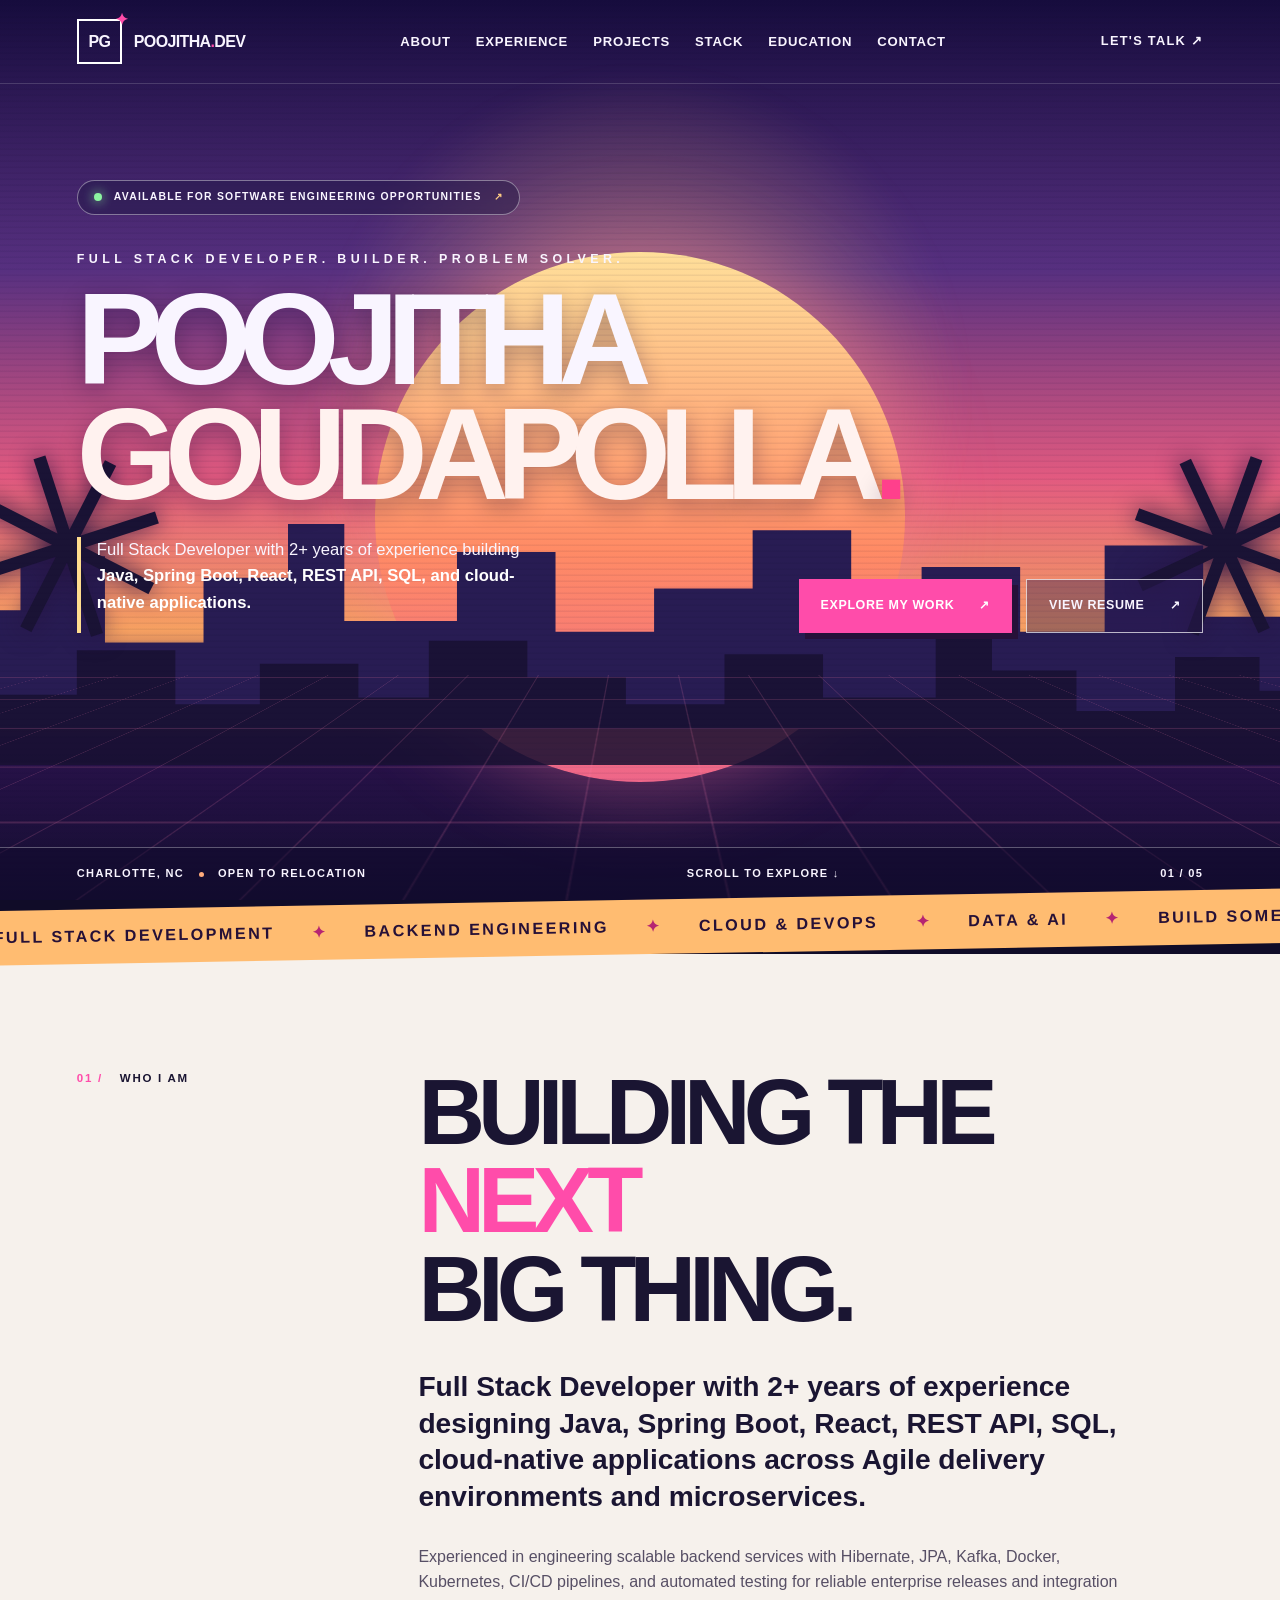
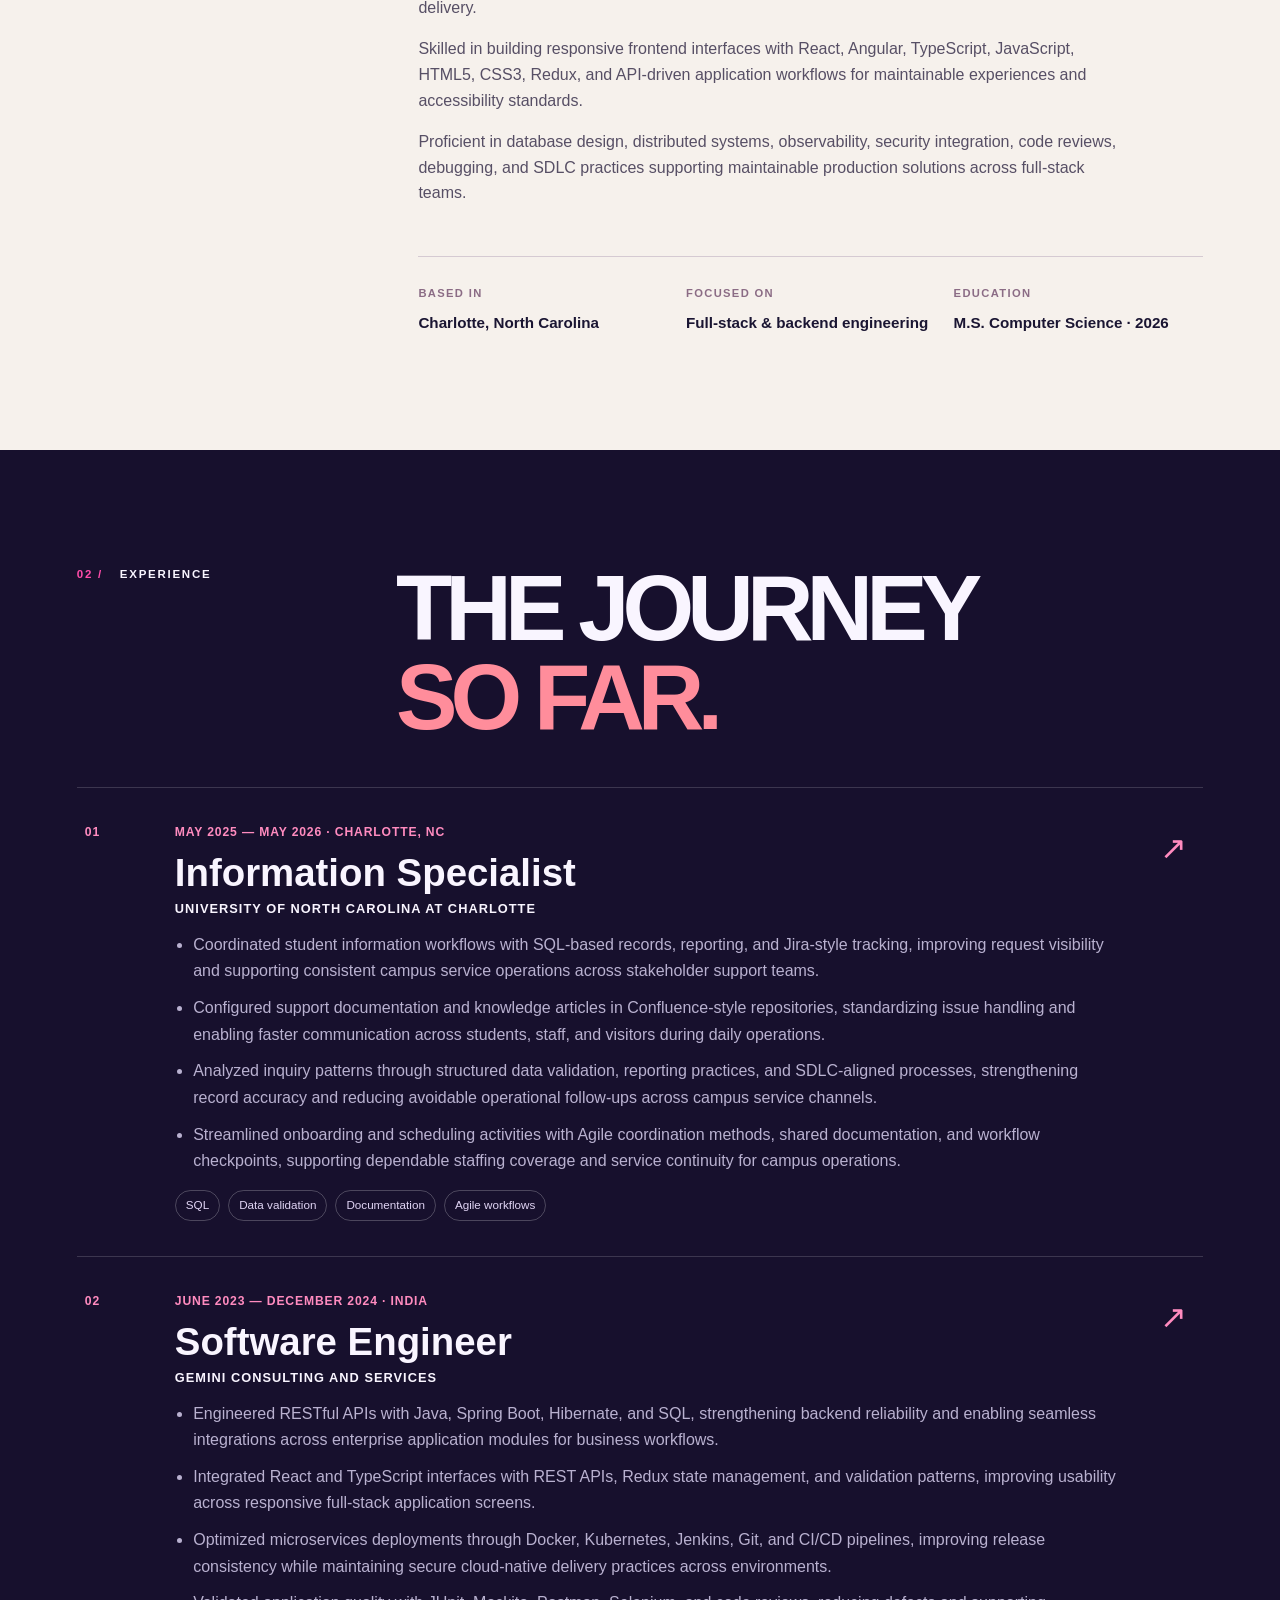
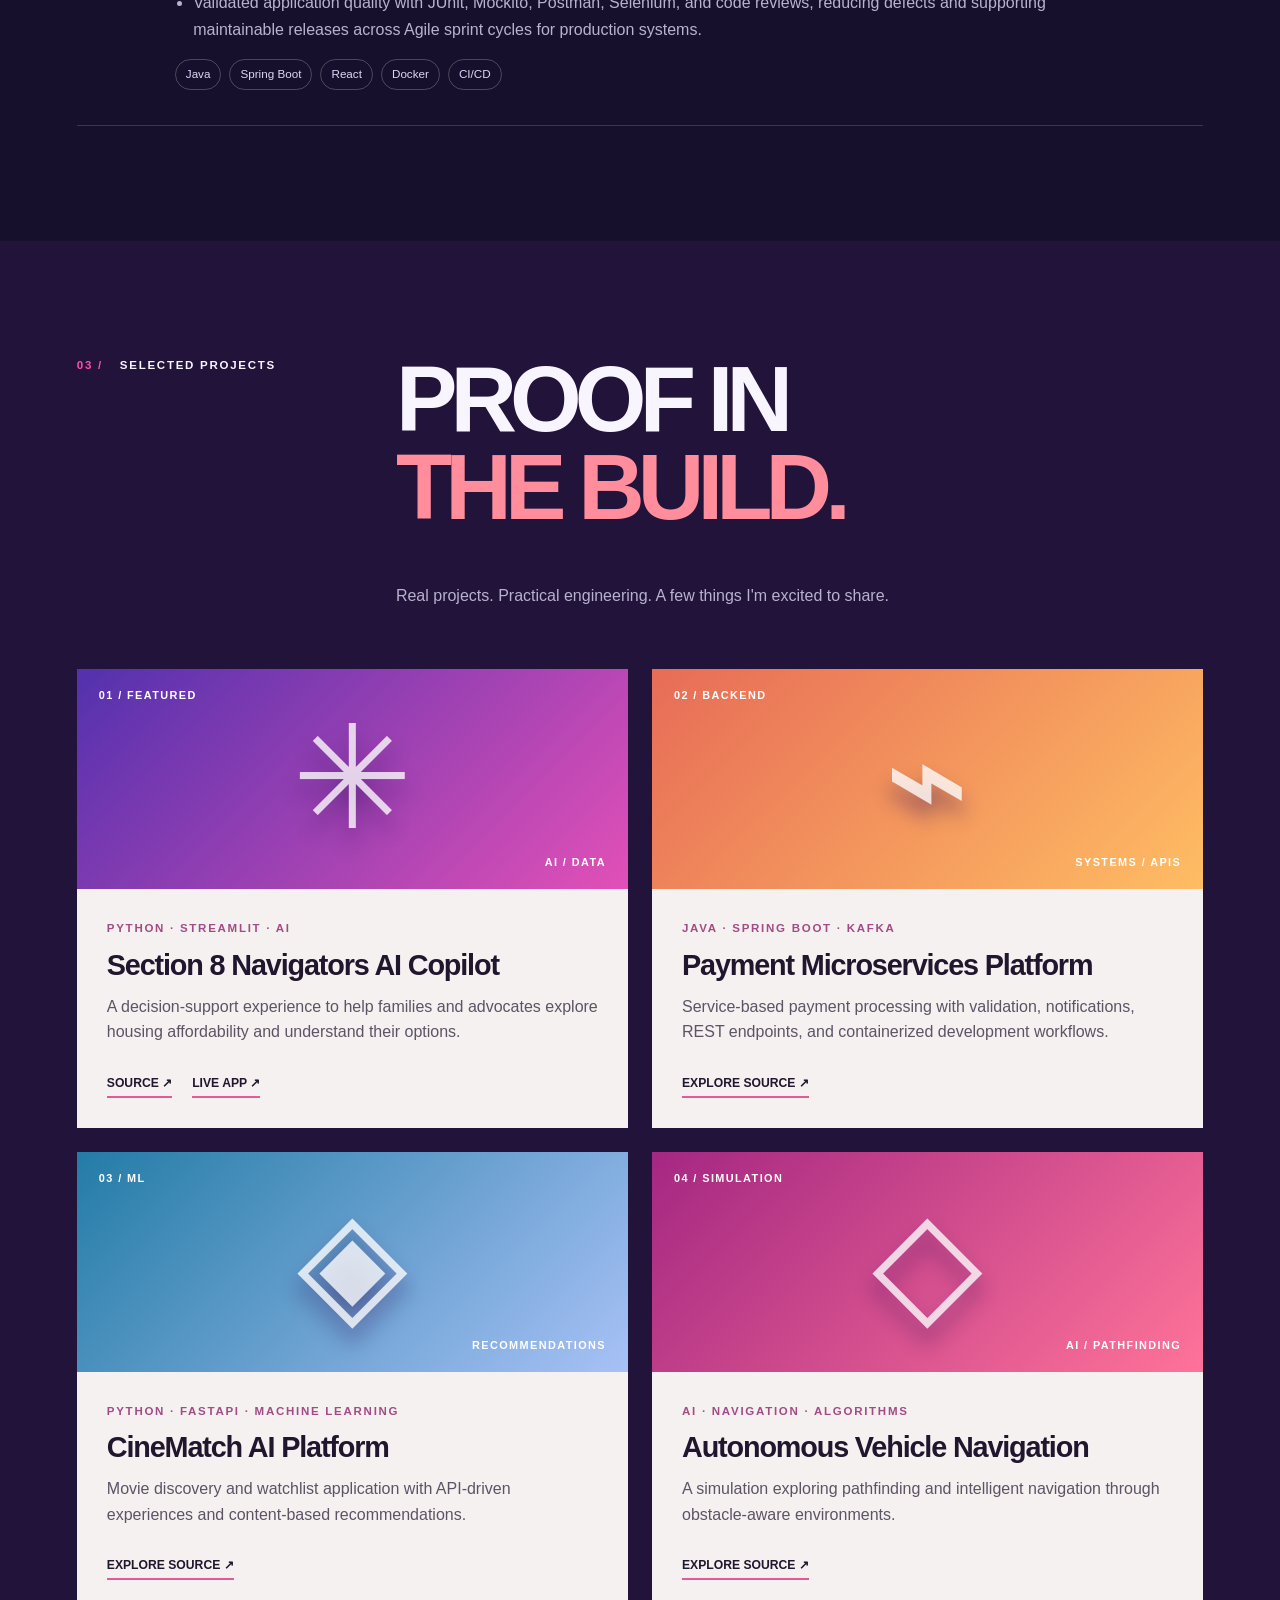
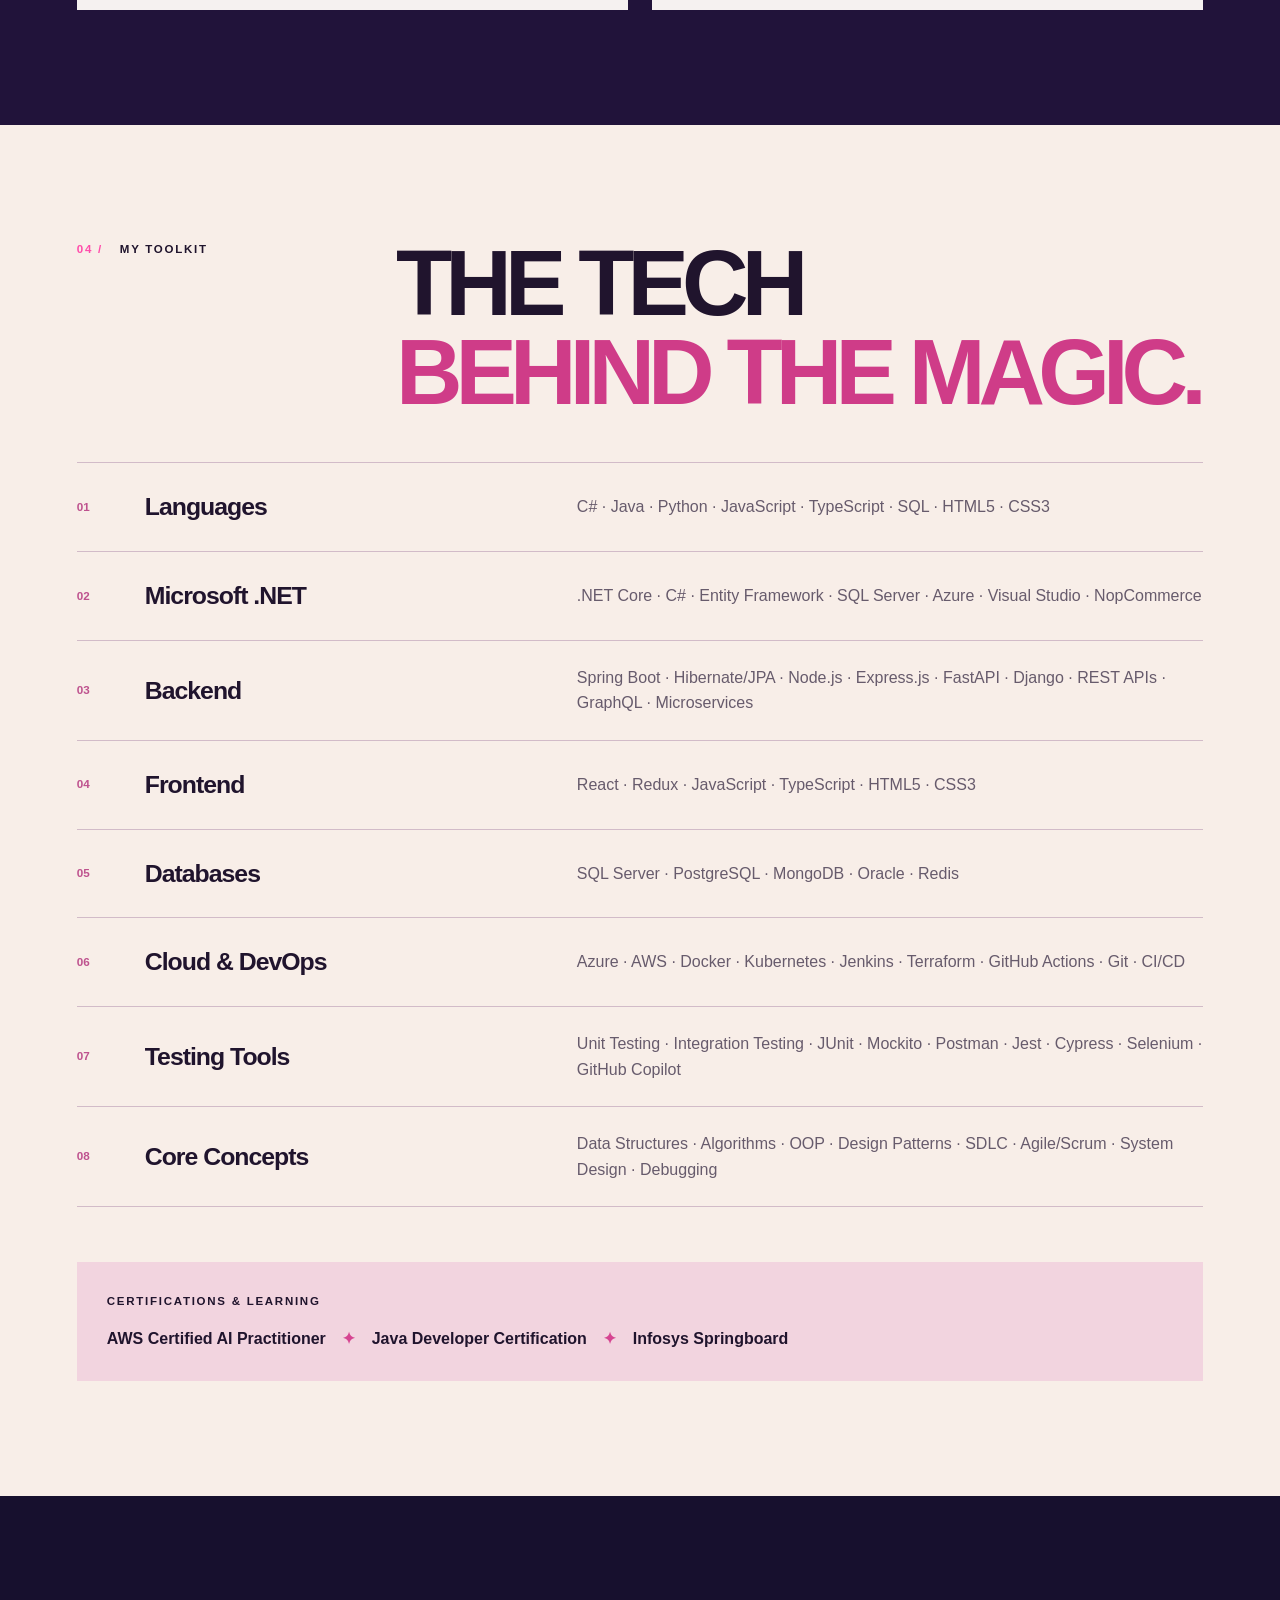
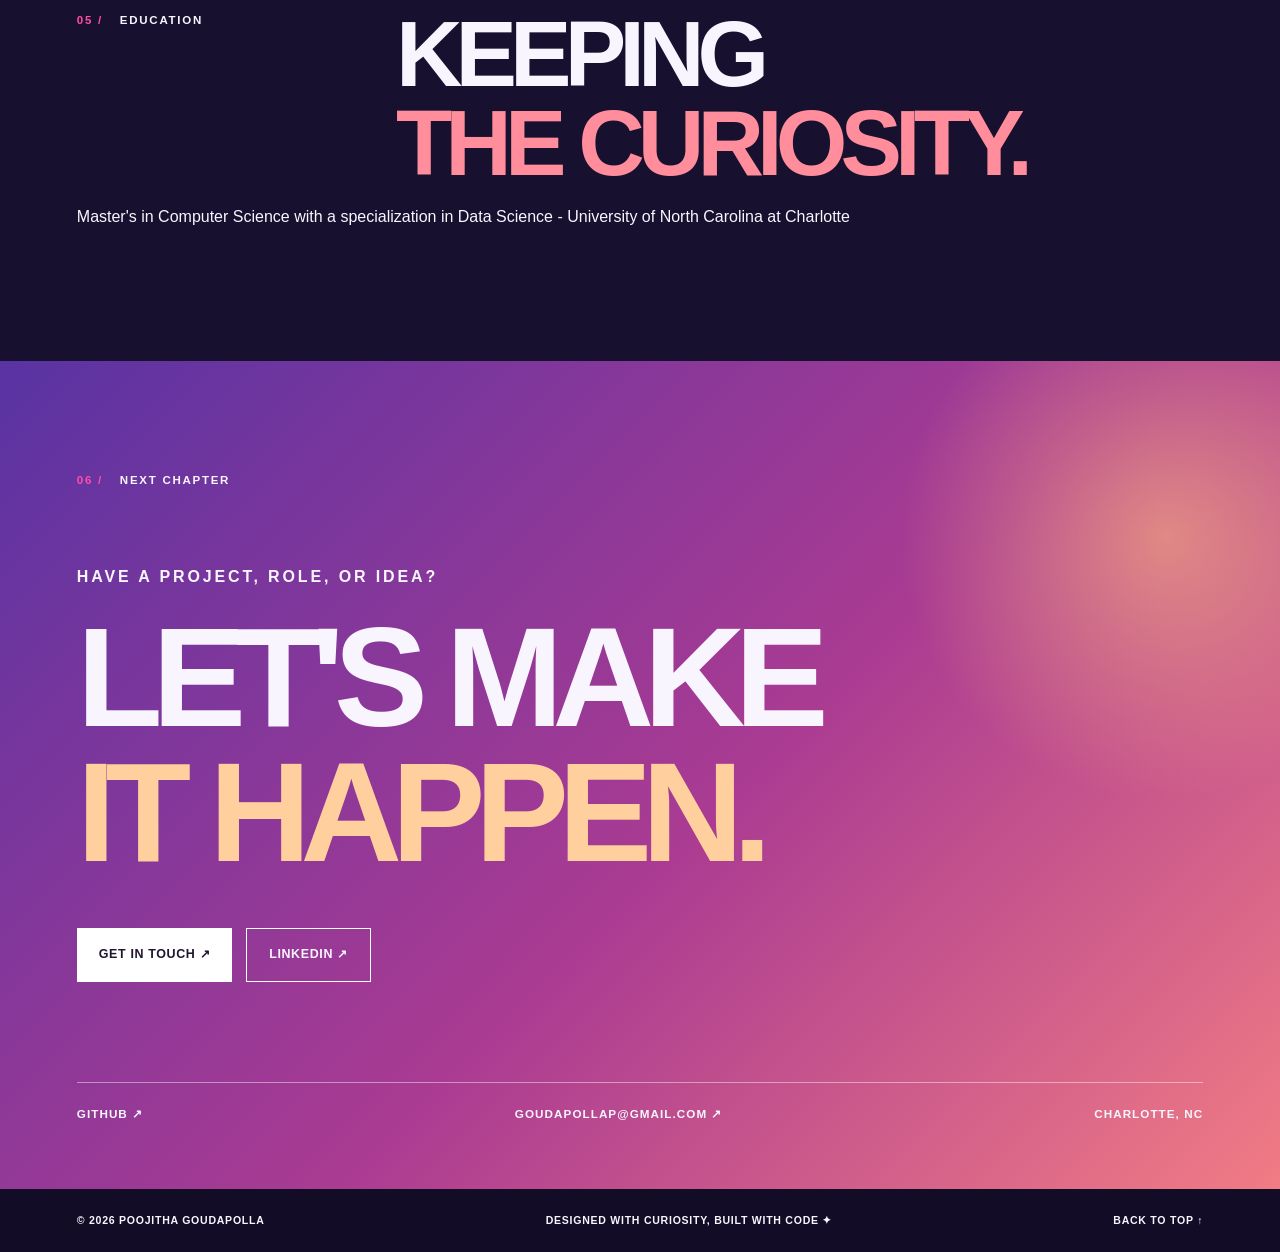
==== commit c7cfaf65: "Align portfolio experience and skills with provided resume; link printable resume" ====
--- a/index.html
+++ b/index.html
@@ -13,14 +13,14 @@
   <link href="https://fonts.googleapis.com/css2?family=DM+Sans:wght@400;500;600;700;800&family=Space+Grotesk:wght@400;500;600;700&display=swap" rel="stylesheet">
   <link rel="stylesheet" href="style.css">
   <script src="script.js" defer></script>
-</head>
+<style>.resume-bullets{margin:.8rem 0 1rem;padding-left:1.15rem;color:var(--muted);line-height:1.65}.resume-bullets li{margin-bottom:.65rem}#education{background:#17102e}#education .big-copy{max-width:800px}#education .section-head{margin-bottom:1rem}</style></head>
 <body>
   <a class="skip-link" href="#main">Skip to content</a>
   <header class="site-header" id="top">
     <a class="brand" href="#home" aria-label="Poojitha Goudapolla home"><span class="brand-icon">PG<span class="brand-spark">✦</span></span><span>POOJITHA<span class="brand-dot">.</span>DEV</span></a>
     <button class="menu-toggle" type="button" aria-label="Toggle menu" aria-expanded="false" aria-controls="main-nav"><span></span><span></span><span></span></button>
     <nav id="main-nav" class="nav-links" aria-label="Main navigation">
-      <a href="#about">About</a><a href="#work">Experience</a><a href="#projects">Projects</a><a href="#stack">Stack</a><a href="#contact">Contact</a>
+      <a href="#about">About</a><a href="#work">Experience</a><a href="#projects">Projects</a><a href="#stack">Stack</a><a href="#education">Education</a><a href="#contact">Contact</a>
     </nav>
     <a class="header-cta" href="mailto:goudapollap@gmail.com">LET'S TALK <span aria-hidden="true">↗</span></a>
   </header>
@@ -33,11 +33,11 @@
       </div>
       <div class="hero-content wrap">
         <div class="hero-status"><span class="status-led"></span> AVAILABLE FOR SOFTWARE ENGINEERING OPPORTUNITIES <span class="hero-status-arrow">↗</span></div>
-        <div class="hero-small">ENGINEER. BUILDER. PROBLEM SOLVER.</div>
+        <div class="hero-small">FULL STACK DEVELOPER. BUILDER. PROBLEM SOLVER.</div>
         <h1 id="hero-title">POOJITHA<br><span>GOUDAPOLLA<span class="period">.</span></span></h1>
         <div class="hero-bottom">
-          <div class="hero-desc"><span class="line-marker"></span><p>I turn complex ideas into <strong>fast, thoughtful digital experiences.</strong> Full-stack software engineer working across Java, React, cloud, and data.</p></div>
-          <div class="hero-actions"><a class="btn btn-hot" href="#projects">EXPLORE MY WORK <span>↗</span></a><a class="btn btn-ghost" href="assets/Poojitha_Goudapolla_Resume.pdf" target="_blank" rel="noopener noreferrer">VIEW RESUME <span>↗</span></a></div>
+          <div class="hero-desc"><span class="line-marker"></span><p>Full Stack Developer with 2+ years of experience building <strong>Java, Spring Boot, React, REST API, SQL, and cloud-native applications.</strong></p></div>
+          <div class="hero-actions"><a class="btn btn-hot" href="#projects">EXPLORE MY WORK <span>↗</span></a><a class="btn btn-ghost" href="resume.html" target="_blank" rel="noopener noreferrer">VIEW RESUME <span>↗</span></a></div>
         </div>
       </div>
       <div class="hero-bottom-bar"><span>CHARLOTTE, NC <i></i> OPEN TO RELOCATION</span><span class="scroll-cue">SCROLL TO EXPLORE ↓</span><span>01 / 05</span></div>
@@ -48,8 +48,8 @@
     <section class="section about" id="about">
       <div class="wrap about-grid"><div class="section-label"><span class="section-index">01 /</span> WHO I AM</div><div class="about-main reveal">
         <h2>BUILDING THE <em>NEXT</em><br>BIG THING.</h2>
-        <p class="big-copy">I'm Poojitha, a full-stack developer who enjoys making complicated systems feel simple to use.</p>
-        <p>I earned my Master's in Computer Science (Data Science concentration) from the University of North Carolina at Charlotte. My work spans REST APIs, Java and Spring Boot services, React interfaces, SQL databases, automated testing, and cloud-native deployment workflows.</p>
+        <p class="big-copy">Full Stack Developer with 2+ years of experience designing Java, Spring Boot, React, REST API, SQL, cloud-native applications across Agile delivery environments and microservices.</p>
+        <p>Experienced in engineering scalable backend services with Hibernate, JPA, Kafka, Docker, Kubernetes, CI/CD pipelines, and automated testing for reliable enterprise releases and integration delivery.</p><p>Skilled in building responsive frontend interfaces with React, Angular, TypeScript, JavaScript, HTML5, CSS3, Redux, and API-driven application workflows for maintainable experiences and accessibility standards.</p><p>Proficient in database design, distributed systems, observability, security integration, code reviews, debugging, and SDLC practices supporting maintainable production solutions across full-stack teams.</p>
         <div class="about-details"><div><span>BASED IN</span><strong>Charlotte, North Carolina</strong></div><div><span>FOCUSED ON</span><strong>Full-stack & backend engineering</strong></div><div><span>EDUCATION</span><strong>M.S. Computer Science · 2026</strong></div></div>
       </div></div>
     </section>
@@ -57,8 +57,8 @@
     <section class="section experience" id="work">
       <div class="wrap"><div class="section-head"><span class="section-label"><span class="section-index">02 /</span> EXPERIENCE</span><h2 class="reveal">THE JOURNEY<br><span>SO FAR.</span></h2></div>
         <div class="experience-list">
-          <article class="experience-item reveal"><div class="exp-num">01</div><div><div class="exp-meta">MAY 2025 — MAY 2026 <span>·</span> CHARLOTTE, NC</div><h3>Information Specialist</h3><p class="exp-company">UNIVERSITY OF NORTH CAROLINA AT CHARLOTTE</p><p>Supported campus information workflows through SQL-based records, reporting, documentation, data validation, issue tracking, and cross-team coordination.</p><div class="tags"><span>SQL</span><span>Data validation</span><span>Documentation</span><span>Agile workflows</span></div></div><div class="exp-arrow">↗</div></article>
-          <article class="experience-item reveal"><div class="exp-num">02</div><div><div class="exp-meta">JUNE 2023 — DECEMBER 2024 <span>·</span> INDIA</div><h3>Software Engineer</h3><p class="exp-company">GEMINI CONSULTING AND SERVICES</p><p>Built Java/Spring Boot APIs and integrated React and TypeScript interfaces. Contributed to microservice deployments, CI/CD pipelines, automated tests, and code reviews.</p><div class="tags"><span>Java</span><span>Spring Boot</span><span>React</span><span>Docker</span><span>CI/CD</span></div></div><div class="exp-arrow">↗</div></article>
+          <article class="experience-item reveal"><div class="exp-num">01</div><div><div class="exp-meta">MAY 2025 — MAY 2026 <span>·</span> CHARLOTTE, NC</div><h3>Information Specialist</h3><p class="exp-company">UNIVERSITY OF NORTH CAROLINA AT CHARLOTTE</p><ul class="resume-bullets"><li>Coordinated student information workflows with SQL-based records, reporting, and Jira-style tracking, improving request visibility and supporting consistent campus service operations across stakeholder support teams.</li><li>Configured support documentation and knowledge articles in Confluence-style repositories, standardizing issue handling and enabling faster communication across students, staff, and visitors during daily operations.</li><li>Analyzed inquiry patterns through structured data validation, reporting practices, and SDLC-aligned processes, strengthening record accuracy and reducing avoidable operational follow-ups across campus service channels.</li><li>Streamlined onboarding and scheduling activities with Agile coordination methods, shared documentation, and workflow checkpoints, supporting dependable staffing coverage and service continuity for campus operations.</li></ul><div class="tags"><span>SQL</span><span>Data validation</span><span>Documentation</span><span>Agile workflows</span></div></div><div class="exp-arrow">↗</div></article>
+          <article class="experience-item reveal"><div class="exp-num">02</div><div><div class="exp-meta">JUNE 2023 — DECEMBER 2024 <span>·</span> INDIA</div><h3>Software Engineer</h3><p class="exp-company">GEMINI CONSULTING AND SERVICES</p><ul class="resume-bullets"><li>Engineered RESTful APIs with Java, Spring Boot, Hibernate, and SQL, strengthening backend reliability and enabling seamless integrations across enterprise application modules for business workflows.</li><li>Integrated React and TypeScript interfaces with REST APIs, Redux state management, and validation patterns, improving usability across responsive full-stack application screens.</li><li>Optimized microservices deployments through Docker, Kubernetes, Jenkins, Git, and CI/CD pipelines, improving release consistency while maintaining secure cloud-native delivery practices across environments.</li><li>Validated application quality with JUnit, Mockito, Postman, Selenium, and code reviews, reducing defects and supporting maintainable releases across Agile sprint cycles for production systems.</li></ul><div class="tags"><span>Java</span><span>Spring Boot</span><span>React</span><span>Docker</span><span>CI/CD</span></div></div><div class="exp-arrow">↗</div></article>
         </div>
       </div>
     </section>
@@ -74,11 +74,21 @@
     </section>
 
     <section class="section stack" id="stack"><div class="wrap"><div class="section-head"><span class="section-label"><span class="section-index">04 /</span> MY TOOLKIT</span><h2 class="reveal">THE TECH<br><span>BEHIND THE MAGIC.</span></h2></div>
-      <div class="stack-list reveal"><div class="stack-row"><span>01</span><h3>Languages</h3><p>Java · Python · JavaScript · TypeScript · C# · SQL</p></div><div class="stack-row"><span>02</span><h3>Frontend</h3><p>React · Redux · Angular · HTML · CSS</p></div><div class="stack-row"><span>03</span><h3>Backend</h3><p>Spring Boot · Node.js · Express · FastAPI · REST APIs</p></div><div class="stack-row"><span>04</span><h3>Data</h3><p>PostgreSQL · SQL Server · MongoDB · Oracle · Redis</p></div><div class="stack-row"><span>05</span><h3>Cloud & delivery</h3><p>AWS · Azure · Docker · Kubernetes · Jenkins · GitHub Actions</p></div><div class="stack-row"><span>06</span><h3>Quality</h3><p>JUnit · Mockito · Postman · Jest · Cypress · Selenium</p></div></div>
-      <div class="certs"><span class="section-label">CERTIFICATIONS & LEARNING</span><p>AWS Certified AI Practitioner <b>✦</b> Java Developer Certification <b>✦</b> Infosys Springboard</p></div>
+      <div class="stack-list reveal">
+<div class="stack-row"><span>01</span><h3>Languages</h3><p>C# · Java · Python · JavaScript · TypeScript · SQL · HTML5 · CSS3</p></div>
+<div class="stack-row"><span>02</span><h3>Microsoft .NET</h3><p>.NET Core · C# · Entity Framework · SQL Server · Azure · Visual Studio · NopCommerce</p></div>
+<div class="stack-row"><span>03</span><h3>Backend</h3><p>Spring Boot · Hibernate/JPA · Node.js · Express.js · FastAPI · Django · REST APIs · GraphQL · Microservices</p></div>
+<div class="stack-row"><span>04</span><h3>Frontend</h3><p>React · Redux · JavaScript · TypeScript · HTML5 · CSS3</p></div>
+<div class="stack-row"><span>05</span><h3>Databases</h3><p>SQL Server · PostgreSQL · MongoDB · Oracle · Redis</p></div>
+<div class="stack-row"><span>06</span><h3>Cloud & DevOps</h3><p>Azure · AWS · Docker · Kubernetes · Jenkins · Terraform · GitHub Actions · Git · CI/CD</p></div>
+<div class="stack-row"><span>07</span><h3>Testing Tools</h3><p>Unit Testing · Integration Testing · JUnit · Mockito · Postman · Jest · Cypress · Selenium · GitHub Copilot</p></div>
+<div class="stack-row"><span>08</span><h3>Core Concepts</h3><p>Data Structures · Algorithms · OOP · Design Patterns · SDLC · Agile/Scrum · System Design · Debugging</p></div>
+</div>
+<div class="certs"><span class="section-label">CERTIFICATIONS & LEARNING</span><p>AWS Certified AI Practitioner <b>✦</b> Java Developer Certification <b>✦</b> Infosys Springboard</p></div>
     </div></section>
 
-    <section class="contact" id="contact"><div class="contact-glow"></div><div class="wrap contact-inner"><span class="section-label"><span class="section-index">05 /</span> NEXT CHAPTER</span><p class="contact-pre">HAVE A PROJECT, ROLE, OR IDEA?</p><h2>LET'S MAKE<br><em>IT HAPPEN.</em></h2><div class="contact-actions"><a class="btn btn-light" href="mailto:goudapollap@gmail.com">GET IN TOUCH ↗</a><a class="btn btn-outline-light" href="https://www.linkedin.com/in/poojitha-goudappolla" target="_blank" rel="noopener noreferrer">LINKEDIN ↗</a></div><div class="contact-bottom"><a href="https://github.com/Poojitha-g15" target="_blank" rel="noopener noreferrer">GITHUB ↗</a><a href="mailto:goudapollap@gmail.com">GOUDAPOLLAP@GMAIL.COM ↗</a><span>CHARLOTTE, NC</span></div></div></section>
+    <section class="section" id="education"><div class="wrap"><div class="section-head"><span class="section-label"><span class="section-index">05 /</span> EDUCATION</span><h2>KEEPING<br><span>THE CURIOSITY.</span></h2></div><p class="big-copy">Master's in Computer Science with a specialization in Data Science - University of North Carolina at Charlotte</p></div></section>
+<section class="contact" id="contact"><div class="contact-glow"></div><div class="wrap contact-inner"><span class="section-label"><span class="section-index">06 /</span> NEXT CHAPTER</span><p class="contact-pre">HAVE A PROJECT, ROLE, OR IDEA?</p><h2>LET'S MAKE<br><em>IT HAPPEN.</em></h2><div class="contact-actions"><a class="btn btn-light" href="mailto:goudapollap@gmail.com">GET IN TOUCH ↗</a><a class="btn btn-outline-light" href="https://www.linkedin.com/in/poojitha-goudappolla" target="_blank" rel="noopener noreferrer">LINKEDIN ↗</a></div><div class="contact-bottom"><a href="https://github.com/Poojitha-g15" target="_blank" rel="noopener noreferrer">GITHUB ↗</a><a href="mailto:goudapollap@gmail.com">GOUDAPOLLAP@GMAIL.COM ↗</a><span>CHARLOTTE, NC</span></div></div></section>
   </main>
   <footer class="footer"><span>© 2026 POOJITHA GOUDAPOLLA</span><span>DESIGNED WITH CURIOSITY, BUILT WITH CODE ✦</span><a href="#top">BACK TO TOP ↑</a></footer>
 </body>
--- a/style.css
+++ b/style.css
@@ -1,485 +1,13 @@
-:root {
-  --bg: #f7f8fb;
-  --surface: #ffffff;
-  --ink: #162033;
-  --muted: #64748b;
-  --line: #e2e8f0;
-  --primary: #2459d6;
-  --primary-dark: #153e9f;
-  --accent: #e9f0ff;
-  --shadow: 0 20px 45px rgba(15, 23, 42, 0.08);
-}
 
-* {
-  box-sizing: border-box;
-}
-
-html {
-  scroll-behavior: smooth;
-}
-
-body {
-  margin: 0;
-  font-family: Arial, Helvetica, sans-serif;
-  color: var(--ink);
-  background: var(--bg);
-  line-height: 1.6;
-}
-
-img {
-  max-width: 100%;
-  display: block;
-}
-
-a {
-  color: inherit;
-  text-decoration: none;
-}
-
-.site-header {
-  position: sticky;
-  top: 0;
-  z-index: 100;
-  display: flex;
-  align-items: center;
-  justify-content: space-between;
-  gap: 20px;
-  padding: 18px 7%;
-  background: rgba(255, 255, 255, 0.92);
-  border-bottom: 1px solid var(--line);
-  backdrop-filter: blur(14px);
-}
-
-.brand {
-  font-weight: 800;
-  letter-spacing: -0.03em;
-  color: var(--primary);
-}
-
-.nav-links {
-  display: flex;
-  align-items: center;
-  gap: 20px;
-  font-size: 0.95rem;
-  color: var(--muted);
-}
-
-.nav-links a:hover {
-  color: var(--primary);
-}
-
-.menu-toggle {
-  display: none;
-  border: 0;
-  background: var(--accent);
-  color: var(--primary);
-  padding: 8px 12px;
-  border-radius: 10px;
-  font-size: 1.3rem;
-  cursor: pointer;
-}
-
-.section {
-  width: min(1120px, 86%);
-  margin: 0 auto;
-  padding: 82px 0;
-}
-
-.hero {
-  min-height: calc(100vh - 70px);
-  display: grid;
-  grid-template-columns: minmax(0, 1.1fr) minmax(320px, 0.75fr);
-  align-items: center;
-  gap: 64px;
-}
-
-.eyebrow {
-  margin: 0 0 12px;
-  font-size: 0.82rem;
-  font-weight: 800;
-  color: var(--primary);
-  letter-spacing: 0.12em;
-  text-transform: uppercase;
-}
-
-h1, h2, h3, h4, p {
-  margin-top: 0;
-}
-
-h1 {
-  margin-bottom: 6px;
-  font-size: clamp(2.8rem, 7vw, 5.8rem);
-  line-height: 0.95;
-  letter-spacing: -0.075em;
-}
-
-h2 {
-  margin-bottom: 20px;
-  font-size: clamp(2rem, 4vw, 3.1rem);
-  line-height: 1.08;
-  letter-spacing: -0.055em;
-}
-
-.hero h2 {
-  color: var(--primary);
-  font-size: clamp(1.4rem, 3vw, 2.1rem);
-}
-
-.hero-summary {
-  max-width: 680px;
-  color: var(--muted);
-  font-size: 1.1rem;
-}
-
-.hero-actions,
-.social-links,
-.contact-links,
-.project-links {
-  display: flex;
-  flex-wrap: wrap;
-  gap: 12px;
-  align-items: center;
-}
-
-.hero-actions {
-  margin: 28px 0 20px;
-}
-
-.btn,
-.social-links a,
-.contact-links a,
-.project-links a,
-.certificate-card a {
-  display: inline-flex;
-  align-items: center;
-  justify-content: center;
-  min-height: 44px;
-  padding: 11px 18px;
-  border-radius: 999px;
-  font-weight: 700;
-  border: 1px solid var(--line);
-  background: var(--surface);
-  transition: transform 0.18s ease, box-shadow 0.18s ease, background 0.18s ease;
-}
-
-.btn:hover,
-.social-links a:hover,
-.contact-links a:hover,
-.project-links a:hover,
-.certificate-card a:hover {
-  transform: translateY(-2px);
-  box-shadow: var(--shadow);
-}
-
-.btn.primary {
-  background: var(--primary);
-  color: white;
-  border-color: var(--primary);
-}
-
-.btn.secondary {
-  color: var(--primary);
-  background: var(--accent);
-  border-color: transparent;
-}
-
-.quick-info {
-  display: grid;
-  gap: 6px;
-  margin: 10px 0 20px;
-  color: var(--muted);
-}
-
-.quick-info a:hover {
-  color: var(--primary);
-}
-
-.social-links a,
-.contact-links a,
-.project-links a,
-.certificate-card a {
-  color: var(--primary);
-}
-
-.hero-image-card {
-  position: relative;
-  padding: 16px;
-  background: linear-gradient(135deg, #dbeafe, #ffffff);
-  border: 1px solid var(--line);
-  border-radius: 36px;
-  box-shadow: var(--shadow);
-}
-
-.hero-image-card img {
-  width: 100%;
-  aspect-ratio: 1 / 1;
-  object-fit: cover;
-  object-position: center 34%;
-  border-radius: 28px;
-}
-
-.two-column {
-  display: grid;
-  grid-template-columns: 0.75fr 1.25fr;
-  gap: 56px;
-  align-items: start;
-}
-
-.section-copy {
-  color: var(--muted);
-  font-size: 1.03rem;
-}
-
-.cards,
-.skill-grid,
-.project-grid {
-  display: grid;
-  gap: 20px;
-}
-
-.three-cards {
-  grid-template-columns: repeat(3, minmax(0, 1fr));
-}
-
-.two-cards {
-  grid-template-columns: repeat(2, minmax(0, 1fr));
-}
-
-.card,
-.skill-card,
-.project-card,
-.timeline-content {
-  padding: 26px;
-  background: var(--surface);
-  border: 1px solid var(--line);
-  border-radius: 24px;
-  box-shadow: 0 10px 26px rgba(15, 23, 42, 0.04);
-}
-
-.card h3,
-.skill-card h3,
-.project-card h3,
-.timeline-content h3 {
-  margin-bottom: 8px;
-  font-size: 1.2rem;
-}
-
-.card p,
-.skill-card p,
-.project-card p,
-.timeline-content li,
-.note,
-.contact-section p {
-  color: var(--muted);
-}
-
-.icon {
-  display: grid;
-  place-items: center;
-  width: 52px;
-  height: 52px;
-  margin-bottom: 18px;
-  background: var(--accent);
-  border-radius: 18px;
-  font-size: 1.5rem;
-}
-
-.skill-grid {
-  grid-template-columns: repeat(2, minmax(0, 1fr));
-}
-
-.skill-card.highlight {
-  border-color: #b8cdfd;
-  background: linear-gradient(135deg, #ffffff, #eef4ff);
-}
-
-.timeline {
-  display: grid;
-  gap: 24px;
-}
-
-.timeline-item {
-  display: grid;
-  grid-template-columns: 210px minmax(0, 1fr);
-  gap: 24px;
-  align-items: start;
-}
-
-.timeline-date {
-  position: sticky;
-  top: 92px;
-  padding: 12px 14px;
-  color: var(--primary);
-  background: var(--accent);
-  border-radius: 14px;
-  font-weight: 800;
-  text-align: center;
-}
-
-.timeline-content h4 {
-  margin-bottom: 16px;
-  color: var(--primary);
-}
-
-.timeline-content ul {
-  margin: 0;
-  padding-left: 20px;
-}
-
-.timeline-content li + li {
-  margin-top: 8px;
-}
-
-.project-grid {
-  grid-template-columns: repeat(2, minmax(0, 1fr));
-}
-
-.project-card.featured {
-  border-color: #b8cdfd;
-  background: linear-gradient(135deg, #ffffff, #edf4ff);
-}
-
-.project-topline {
-  margin-bottom: 12px;
-  color: var(--primary);
-  font-size: 0.82rem;
-  font-weight: 800;
-  letter-spacing: 0.08em;
-  text-transform: uppercase;
-}
-
-.tags {
-  display: flex;
-  flex-wrap: wrap;
-  gap: 8px;
-  margin: 18px 0;
-}
-
-.tags span {
-  padding: 6px 10px;
-  border-radius: 999px;
-  color: var(--primary-dark);
-  background: var(--accent);
-  font-size: 0.84rem;
-  font-weight: 700;
-}
-
-.certificate-card a {
-  margin-top: 10px;
-}
-
-.note {
-  margin-top: 18px;
-  font-size: 0.95rem;
-}
-
-.contact-section {
-  text-align: center;
-  padding-bottom: 60px;
-}
-
-.contact-section p {
-  max-width: 680px;
-  margin-left: auto;
-  margin-right: auto;
-}
-
-.contact-links {
-  justify-content: center;
-  margin-top: 24px;
-}
-
-footer {
-  padding: 28px 7%;
-  color: var(--muted);
-  text-align: center;
-  border-top: 1px solid var(--line);
-  background: var(--surface);
-}
-
-@media (max-width: 900px) {
-  .menu-toggle {
-    display: inline-flex;
-  }
-
-  .nav-links {
-    position: absolute;
-    top: 66px;
-    left: 7%;
-    right: 7%;
-    display: none;
-    flex-direction: column;
-    align-items: stretch;
-    gap: 0;
-    padding: 12px;
-    background: var(--surface);
-    border: 1px solid var(--line);
-    border-radius: 18px;
-    box-shadow: var(--shadow);
-  }
-
-  .nav-links.open {
-    display: flex;
-  }
-
-  .nav-links a {
-    padding: 12px;
-  }
-
-  .hero,
-  .two-column,
-  .timeline-item {
-    grid-template-columns: 1fr;
-  }
-
-  .hero {
-    padding-top: 46px;
-    gap: 34px;
-  }
-
-  .hero-image-card {
-    max-width: 430px;
-    margin: 0 auto;
-  }
-
-  .three-cards,
-  .two-cards,
-  .skill-grid,
-  .project-grid {
-    grid-template-columns: 1fr;
-  }
-
-  .timeline-date {
-    position: static;
-    text-align: left;
-    width: fit-content;
-  }
-}
-
-@media (max-width: 540px) {
-  .section {
-    width: min(92%, 1120px);
-    padding: 58px 0;
-  }
-
-  .site-header {
-    padding: 16px 4%;
-  }
-
-  .nav-links {
-    left: 4%;
-    right: 4%;
-  }
-
-  .card,
-  .skill-card,
-  .project-card,
-  .timeline-content {
-    padding: 20px;
-    border-radius: 20px;
-  }
-
-  .quick-info {
-    font-size: 0.92rem;
-  }
-}
+:root{--ink:#f9f5ff;--muted:#b9b1d0;--bg:#100c28;--pink:#ff4caa;--orange:#ff944d;--purple:#9c66ff;--line:rgba(255,255,255,.16)}
+*{box-sizing:border-box}html{scroll-behavior:smooth}body{margin:0;background:var(--bg);color:var(--ink);font-family:"DM Sans",sans-serif;line-height:1.6}a{color:inherit;text-decoration:none}button{font:inherit}h1,h2,h3,p{margin-top:0}h1,h2,h3,.brand{font-family:"Space Grotesk",sans-serif}::selection{background:var(--pink);color:#120a20}.wrap{width:min(1160px,88%);margin:auto}.skip-link{position:absolute;left:-999px;top:12px;z-index:999;background:#fff;color:#111;padding:12px}.skip-link:focus{left:12px}
+.site-header{position:absolute;z-index:100;width:100%;height:84px;display:flex;align-items:center;justify-content:space-between;padding:0 6%;gap:20px;border-bottom:1px solid rgba(255,255,255,.16)}.brand{display:flex;align-items:center;gap:12px;font-weight:800;letter-spacing:-.04em}.brand-icon{width:45px;height:45px;display:grid;place-items:center;border:2px solid #fff;position:relative}.brand-spark{position:absolute;right:-8px;top:-14px;color:var(--pink)}.brand-dot{color:var(--pink)}.nav-links{display:flex;gap:25px;align-items:center;font-size:.82rem;font-weight:700;text-transform:uppercase;letter-spacing:.06em}.nav-links a:hover,.header-cta:hover{color:var(--pink)}.header-cta{font-size:.8rem;font-weight:800;letter-spacing:.1em}.menu-toggle{display:none}
+.hero{min-height:790px;height:100svh;position:relative;isolation:isolate;overflow:hidden;background:linear-gradient(180deg,#160c3d 0%,#573080 30%,#e25a80 53%,#f6a061 70%,#2a124c 82%,#140e30 100%)}.hero-scene{position:absolute;inset:0;overflow:hidden;z-index:-1}.sun-halo{position:absolute;width:700px;height:700px;left:50%;top:5%;transform:translateX(-50%);background:radial-gradient(circle,#ffb77a99,transparent 65%);filter:blur(12px)}.sun{position:absolute;width:min(47vw,530px);aspect-ratio:1;border-radius:50%;left:50%;top:28%;transform:translateX(-50%);background:linear-gradient(#ffdf9a,#ff8b65 56%,#ee6689);box-shadow:0 0 90px #ff7e9970}.horizon{position:absolute;top:73%;height:2px;width:100%;background:#ffbf9b}.city{position:absolute;left:-5%;width:110%;bottom:19%;height:24%;background:linear-gradient(180deg,transparent 5%,#281c53 5%);clip-path:polygon(0 90%,0 45%,6% 45%,6% 20%,12% 20%,12% 60%,19% 60%,19% 30%,25% 30%,25% 3%,29% 3%,29% 50%,37% 50%,37% 18%,44% 18%,44% 55%,51% 55%,51% 35%,58% 35%,58% 8%,65% 8%,65% 50%,70% 50%,70% 25%,77% 25%,77% 55%,83% 55%,83% 15%,90% 15%,90% 48%,100% 48%,100% 100%,0 100%)}.city-near{bottom:15%;height:15%;opacity:.85;filter:brightness(.6);transform:scaleX(-1)}.palms{position:absolute;bottom:16%;font-size:clamp(8rem,20vw,23rem);color:#1a1335;text-shadow:0 0 25px #261442}.palm-left{left:-3%;transform:rotate(-18deg)}.palm-right{right:-4%;transform:rotate(20deg)}.grid-floor{position:absolute;inset:75% -40% -30%;background:repeating-linear-gradient(0deg,#fe7aab45 0 1px,transparent 1px 35px),repeating-linear-gradient(90deg,#fe7aab40 0 1px,transparent 1px 70px);transform:perspective(260px) rotateX(57deg);transform-origin:top;opacity:.7}.scanline{position:absolute;inset:0;background:repeating-linear-gradient(180deg,transparent 0 4px,#140a3210 5px 6px);pointer-events:none}
+.hero-content{position:relative;padding-top:clamp(150px,20vh,250px)}.hero-status{display:inline-flex;align-items:center;gap:12px;border:1px solid #ffffff66;border-radius:40px;padding:8px 16px;background:#1b153e65;font-size:.65rem;font-weight:800;letter-spacing:.12em;backdrop-filter:blur(10px)}.status-led{width:8px;height:8px;border-radius:50%;background:#8cf5a1;box-shadow:0 0 12px #8cf5a1}.hero-status-arrow{color:#ffcd84}.hero-small{margin-top:35px;font-size:.78rem;font-weight:900;letter-spacing:.35em}.hero h1{margin:12px 0 20px;font-size:clamp(4rem,10.1vw,10.6rem);line-height:.89;letter-spacing:-.095em;font-weight:700;text-shadow:0 8px 24px #17093255}.hero h1>span{color:#fff2ef}.period{color:#ff408c}.hero-bottom{display:flex;justify-content:space-between;align-items:end;gap:36px;margin-top:25px}.hero-desc{max-width:460px;display:flex;gap:16px;font-size:1.04rem}.hero-desc strong{color:#fff}.line-marker{width:4px;min-width:4px;background:#ffdd8e;align-self:stretch}.hero-actions,.contact-actions{display:flex;gap:14px;flex-wrap:wrap}.btn{display:inline-flex;align-items:center;justify-content:center;gap:25px;padding:16px 22px;min-height:52px;font-weight:900;font-size:.78rem;letter-spacing:.05em;transition:transform .2s,box-shadow .2s}.btn:hover{transform:translateY(-4px)}.btn-hot{background:var(--pink);color:#fff;box-shadow:6px 6px 0 #271139}.btn-ghost{border:1px solid #ffffffb0;background:#2b1a5366}.hero-bottom-bar{position:absolute;bottom:0;width:100%;padding:17px 6%;display:flex;justify-content:space-between;gap:12px;border-top:1px solid #ffffff50;background:#110b2d88;font-size:.69rem;font-weight:800;letter-spacing:.12em}.hero-bottom-bar i{display:inline-block;width:5px;height:5px;border-radius:50%;background:#ffab7c;margin:0 10px}.marquee{overflow:hidden;background:#ffbc71;color:#261037;padding:14px 0;transform:rotate(-1deg) scale(1.01);font-weight:900;letter-spacing:.15em;white-space:nowrap}.marquee-track{width:max-content;animation:slide 28s linear infinite}.marquee b{margin:0 30px;color:#b62472}@keyframes slide{to{transform:translateX(-50%)}}
+.section{padding:115px 0}.section-label,.overline{display:block;font-weight:900;font-size:.72rem;letter-spacing:.15em;text-transform:uppercase}.section-index{color:var(--pink);margin-right:12px}.section h2,.contact h2{font-size:clamp(3rem,7.2vw,7.3rem);letter-spacing:-.075em;line-height:.96;font-weight:800}.section h2 em,.contact h2 em{font-style:normal;color:var(--pink)}.about{background:#f6f1ec;color:#1a1532}.about-grid{display:grid;grid-template-columns:1fr 3fr;gap:80px}.about-main h2{margin-bottom:35px}.about-main .big-copy{max-width:800px;font-weight:700;font-size:clamp(1.4rem,2.2vw,2rem);line-height:1.3}.about-main>p:not(.big-copy){max-width:700px;color:#574f65}.about-details{display:grid;grid-template-columns:repeat(3,1fr);gap:18px;margin-top:50px;padding-top:28px;border-top:1px solid #d5cad2}.about-details div{display:flex;flex-direction:column;gap:8px}.about-details span{font-size:.7rem;font-weight:900;letter-spacing:.12em;color:#8b6c85}.about-details strong{font-size:.95rem}.section-head{display:grid;grid-template-columns:1fr 3fr;gap:50px;margin-bottom:45px}.section-head h2{margin:0}.section-head h2 span{color:#ff8d9b}.section-head>p{grid-column:2;color:var(--muted)}.experience{background:#17102d}.experience-item{display:grid;grid-template-columns:55px 1fr 35px;gap:35px;border-top:1px solid var(--line);padding:35px 8px;transition:background .2s}.experience-item:hover{background:#ffffff08}.experience-item:last-child{border-bottom:1px solid var(--line)}.exp-num,.exp-meta{color:#ff8bbf;font-size:.76rem;font-weight:800;letter-spacing:.07em}.experience-item h3{font-size:clamp(1.7rem,3vw,2.7rem);margin:10px 0 4px;line-height:1.1}.exp-company{font-weight:900;letter-spacing:.08em;font-size:.8rem}.experience-item p:not(.exp-company){color:var(--muted);max-width:800px}.exp-arrow{font-size:2rem;color:#ff8bbf}.tags{display:flex;flex-wrap:wrap;gap:8px}.tags span{border:1px solid #ffffff3a;padding:5px 10px;border-radius:50px;font-size:.73rem;color:#e0d4f4}
+.projects{background:#21133a}.project-grid{display:grid;grid-template-columns:repeat(2,minmax(0,1fr));gap:24px}.project-card{background:#f5f1f0;color:#20162d;overflow:hidden;transition:transform .25s,box-shadow .25s}.project-card:hover{transform:translateY(-8px);box-shadow:0 24px 50px #07031680}.project-visual{height:220px;position:relative;display:flex;align-items:center;justify-content:center;overflow:hidden;background:linear-gradient(135deg,#5331ae,#e250b7)}.project-orange .project-visual{background:linear-gradient(135deg,#e76c57,#ffbd63)}.project-blue .project-visual{background:linear-gradient(135deg,#237ca6,#a8c1f6)}.project-pink .project-visual{background:linear-gradient(135deg,#a42782,#ff7399)}.project-number,.visual-corner{position:absolute;top:18px;left:22px;font-size:.68rem;letter-spacing:.13em;font-weight:900;color:white}.visual-corner{top:auto;left:auto;right:22px;bottom:18px}.visual-symbol{font-size:9rem;line-height:1;color:#ffffffc7;text-shadow:0 15px 20px #3111596e;transition:transform .35s}.project-card:hover .visual-symbol{transform:rotate(18deg) scale(1.12)}.project-info{padding:30px}.overline{color:#a34b84}.project-info h3{margin:12px 0;font-size:1.8rem;line-height:1.1;letter-spacing:-.04em}.project-info p{color:#5c5365;min-height:55px}.project-actions{display:flex;flex-wrap:wrap;gap:20px;margin-top:25px}.project-actions a{font-size:.76rem;font-weight:900;border-bottom:2px solid #e35a97;padding-bottom:3px}
+.stack{background:#f8eee8;color:#20142d}.stack .section-head h2 span{color:#cf3c88}.stack-row{display:grid;grid-template-columns:40px 1fr 1.55fr;gap:28px;align-items:center;padding:24px 0;border-top:1px solid #d2bbc8}.stack-row:last-child{border-bottom:1px solid #d2bbc8}.stack-row span{font-size:.73rem;font-weight:900;color:#be528e}.stack-row h3{font-size:1.55rem;margin:0;letter-spacing:-.04em}.stack-row p{margin:0;color:#675b6c}.certs{margin-top:55px;padding:30px;background:#f2d4df}.certs p{margin:15px 0 0;font-weight:800}.certs b{color:#d64491;margin:0 12px}
+.contact{padding:110px 0 65px;position:relative;overflow:hidden;background:linear-gradient(135deg,#5933a3 0%,#aa3b92 55%,#f17c84 100%)}.contact-glow{position:absolute;width:550px;height:550px;right:-160px;top:-100px;background:radial-gradient(circle,#ffbb7d90,transparent 68%)}.contact-inner{position:relative}.contact-pre{font-weight:900;letter-spacing:.18em;margin:75px 0 20px}.contact h2{font-size:clamp(4.5rem,11vw,12rem);margin:0 0 48px}.contact h2 em{color:#ffd09e}.btn-light{background:#fff;color:#211431}.btn-outline-light{border:1px solid #fff}.contact-bottom{display:flex;justify-content:space-between;flex-wrap:wrap;gap:16px;border-top:1px solid #ffffff70;margin-top:100px;padding-top:22px;font-size:.73rem;font-weight:900;letter-spacing:.09em}.footer{padding:23px 6%;display:flex;justify-content:space-between;flex-wrap:wrap;gap:15px;background:#120c26;font-size:.66rem;font-weight:800;letter-spacing:.07em}.reveal{opacity:0;transform:translateY(30px);transition:opacity .65s,transform .65s}.reveal.visible{opacity:1;transform:none}
+@media(max-width:900px){.site-header{padding:0 5%}.nav-links{display:none;position:absolute;top:84px;left:0;right:0;background:#17102f;padding:24px 6%;flex-direction:column;align-items:flex-start}.nav-links.open{display:flex}.header-cta{display:none}.menu-toggle{display:flex;flex-direction:column;gap:5px;background:transparent;border:1px solid #ffffff8b;padding:12px;cursor:pointer}.menu-toggle span{width:22px;height:2px;background:#fff}.hero{height:auto;min-height:760px}.hero-content{padding-top:195px}.hero-bottom{align-items:flex-start;flex-direction:column}.about-grid,.section-head{grid-template-columns:1fr;gap:20px}.section-head>p{grid-column:1}.hero h1{font-size:clamp(3.6rem,11vw,7.8rem)}}
+@media(max-width:620px){.wrap{width:90%}.section{padding:75px 0}.hero{min-height:750px}.hero-status{font-size:.55rem;max-width:100%}.hero-small{font-size:.65rem}.hero h1{font-size:clamp(3rem,12vw,6rem);letter-spacing:-.08em}.hero-bottom-bar{font-size:.55rem}.hero-bottom-bar .scroll-cue{display:none}.sun{width:88vw;top:36%}.palms{font-size:10rem}.project-grid,.about-details{grid-template-columns:1fr}.experience-item{grid-template-columns:30px 1fr;gap:12px}.exp-arrow{display:none}.stack-row{grid-template-columns:28px 1fr;gap:8px}.stack-row p{grid-column:2}.certs b{margin:0 4px}.contact{padding-top:80px}.contact h2{font-size:clamp(3.9rem,15vw,7rem)}.contact-bottom{margin-top:60px}}
+@media(prefers-reduced-motion:reduce){*,*:before,*:after{animation-duration:.01ms!important;transition-duration:.01ms!important;scroll-behavior:auto!important}.reveal{opacity:1;transform:none}}
